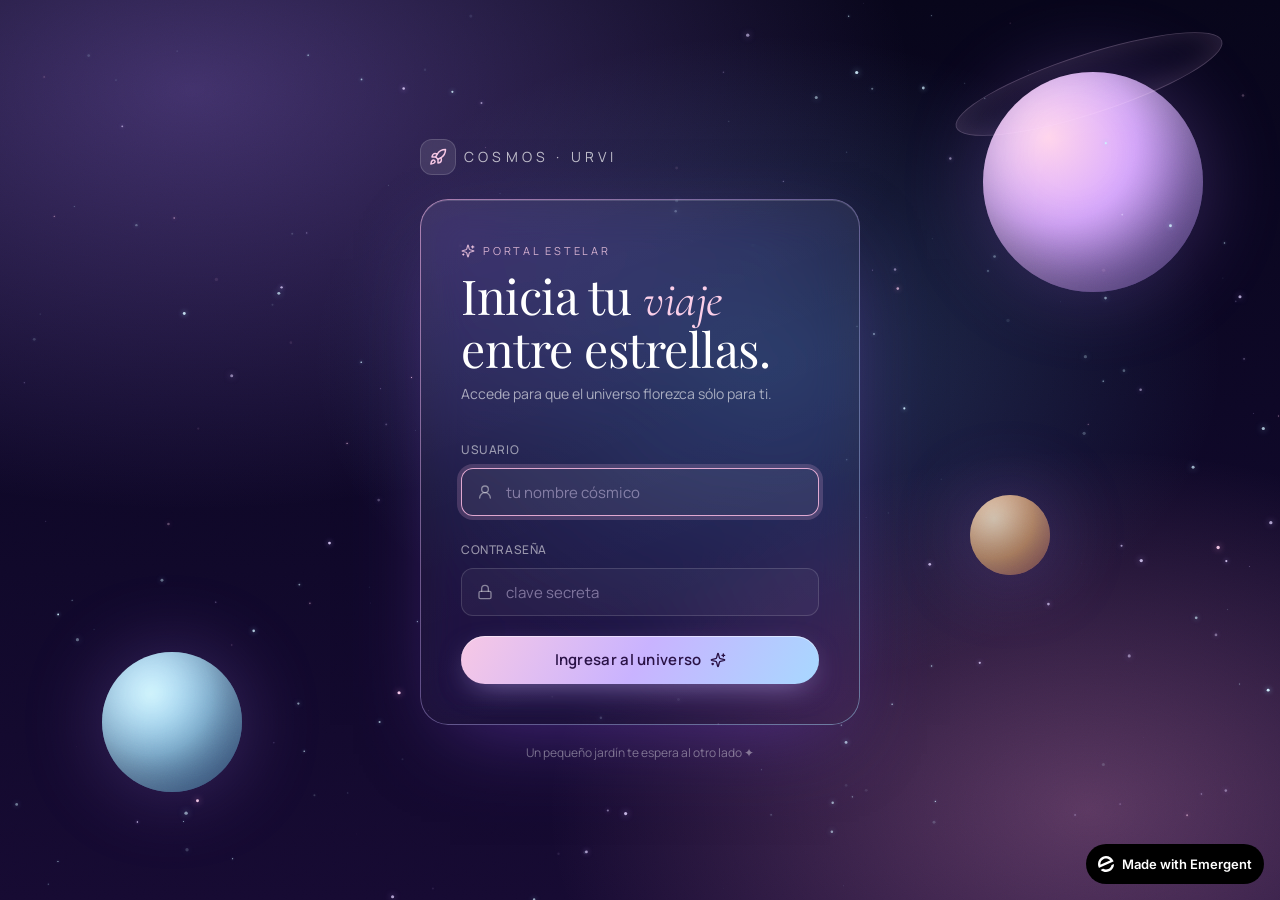
==== index.html @ 43fad147 "fix: deploy github pages correctly" ====
<!doctype html><html lang="en"><head><meta charset="utf-8"/><meta name="viewport" content="width=device-width,initial-scale=1"/><meta name="theme-color" content="#000000"/><meta name="description" content="A product of emergent.sh"/><link rel="preconnect" href="https://fonts.googleapis.com"/><link rel="preconnect" href="https://fonts.gstatic.com" crossorigin/><link href="https://fonts.googleapis.com/css2?family=Inter:wght@600&display=swap" rel="stylesheet"/><title>Boulevard · Urvi</title><script>window.addEventListener("error",function(e){e.error instanceof DOMException&&"DataCloneError"===e.error.name&&e.message&&e.message.includes("PerformanceServerTiming")&&(e.stopImmediatePropagation(),e.preventDefault())},!0)</script><script src="https://assets.emergent.sh/scripts/emergent-main.js"></script><script defer="defer" src="./static/js/main.92205b30.js"></script><link href="./static/css/main.b092e718.css" rel="stylesheet"></head><body><noscript>You need to enable JavaScript to run this app.</noscript><div id="root"></div><a id="emergent-badge" target="_blank" href="https://app.emergent.sh/?utm_source=emergent-badge" style="display:inline-flex!important;box-sizing:border-box;width:178px;height:40px;padding:8px 12px 8px 12px;align-items:center!important;gap:8px;border-radius:50px!important;background:#000!important;position:fixed!important;bottom:16px;right:16px;text-decoration:none;font-family:-apple-system,BlinkMacSystemFont,&quot;z-index:9999!important"><svg xmlns="http://www.w3.org/2000/svg" width="16" height="16" viewBox="0 0 16 16" fill="none"><path d="M15.5702 8.13142C15.7729 8.0412 16.0007 8.18878 15.9892 8.4103C15.8374 11.3192 14.0965 14.0405 11.2531 15.3065C8.40964 16.5725 5.2224 16.0453 2.95912 14.2117C2.78676 14.072 2.82955 13.804 3.03219 13.7137L4.95677 12.8568C5.04866 12.8159 5.15446 12.823 5.24204 12.8725C6.73377 13.7153 8.59176 13.8649 10.2772 13.1145C11.9626 12.3641 13.0947 10.8833 13.4665 9.21075C13.4883 9.11256 13.5539 9.02918 13.6457 8.98827L15.5702 8.13142Z" fill="white"/><path fill-rule="evenodd" clip-rule="evenodd" d="M15.3066 4.74698L15.5067 5.19653C15.5759 5.35178 15.5061 5.53366 15.3508 5.60278L1.29992 11.8586C1.14467 11.9278 0.962794 11.8579 0.893675 11.7027L0.701732 11.2716L0.693457 11.2531C-1.10317 7.21778 0.711626 2.49007 4.74692 0.693443C8.78221 -1.10318 13.51 0.711693 15.3066 4.74698ZM2.82356 8.55367C2.63552 8.63739 2.41991 8.51617 2.40853 8.31065C2.28373 6.05724 3.53858 3.85787 5.72286 2.88536C7.90715 1.91286 10.3813 2.45199 11.9724 4.05256C12.1175 4.19854 12.0633 4.43988 11.8753 4.5236L2.82356 8.55367Z" fill="white"/></svg><p style="color:#fff!important;font-family:Inter,sans-serif!important;font-size:13px!important;font-style:normal!important;font-weight:600!important;line-height:20px!important;margin:0!important;white-space:nowrap!important">Made with Emergent</p></a><script>!function(e,t){var r,s,o,i;t.__SV||(window.posthog=t,t._i=[],t.init=function(n,a,p){function c(e,t){var r=t.split(".");2==r.length&&(e=e[r[0]],t=r[1]),e[t]=function(){e.push([t].concat(Array.prototype.slice.call(arguments,0)))}}(o=e.createElement("script")).type="text/javascript",o.crossOrigin="anonymous",o.async=!0,o.src=a.api_host.replace(".i.posthog.com","-assets.i.posthog.com")+"/static/array.js",(i=e.getElementsByTagName("script")[0]).parentNode.insertBefore(o,i);var g=t;for(void 0!==p?g=t[p]=[]:p="posthog",g.people=g.people||[],g.toString=function(e){var t="posthog";return"posthog"!==p&&(t+="."+p),e||(t+=" (stub)"),t},g.people.toString=function(){return g.toString(1)+".people (stub)"},r="init me ws ys ps bs capture je Di ks register register_once register_for_session unregister unregister_for_session Ps getFeatureFlag getFeatureFlagPayload isFeatureEnabled reloadFeatureFlags updateEarlyAccessFeatureEnrollment getEarlyAccessFeatures on onFeatureFlags onSurveysLoaded onSessionId getSurveys getActiveMatchingSurveys renderSurvey canRenderSurvey canRenderSurveyAsync identify setPersonProperties group resetGroups setPersonPropertiesForFlags resetPersonPropertiesForFlags setGroupPropertiesForFlags resetGroupPropertiesForFlags reset get_distinct_id getGroups get_session_id get_session_replay_url alias set_config startSessionRecording stopSessionRecording sessionRecordingStarted captureException loadToolbar get_property getSessionProperty Es $s createPersonProfile Is opt_in_capturing opt_out_capturing has_opted_in_capturing has_opted_out_capturing clear_opt_in_out_capturing Ss debug xs getPageViewId captureTraceFeedback captureTraceMetric".split(" "),s=0;s<r.length;s++)c(g,r[s]);t._i.push([n,a,p])},t.__SV=1)}(document,window.posthog||[]),posthog.init("phc_xAvL2Iq4tFmANRE7kzbKwaSqp1HJjN7x48s3vr0CMjs",{api_host:"https://us.i.posthog.com",person_profiles:"identified_only",session_recording:{recordCrossOriginIframes:!0,capturePerformance:!1}})</script></body></html>
---- static/css/main.b092e718.css ----
@import url(https://fonts.googleapis.com/css2?family=Playfair+Display:ital,wght@0,500;0,600;0,700;1,500&family=Manrope:wght@300;400;500;600;700&family=Cormorant+Garamond:ital,wght@0,400;0,500;0,600;1,400&display=swap);*,:after,:before{--tw-border-spacing-x:0;--tw-border-spacing-y:0;--tw-translate-x:0;--tw-translate-y:0;--tw-rotate:0;--tw-skew-x:0;--tw-skew-y:0;--tw-scale-x:1;--tw-scale-y:1;--tw-pan-x: ;--tw-pan-y: ;--tw-pinch-zoom: ;--tw-scroll-snap-strictness:proximity;--tw-gradient-from-position: ;--tw-gradient-via-position: ;--tw-gradient-to-position: ;--tw-ordinal: ;--tw-slashed-zero: ;--tw-numeric-figure: ;--tw-numeric-spacing: ;--tw-numeric-fraction: ;--tw-ring-inset: ;--tw-ring-offset-width:0px;--tw-ring-offset-color:#fff;--tw-ring-color:#3b82f680;--tw-ring-offset-shadow:0 0 #0000;--tw-ring-shadow:0 0 #0000;--tw-shadow:0 0 #0000;--tw-shadow-colored:0 0 #0000;--tw-blur: ;--tw-brightness: ;--tw-contrast: ;--tw-grayscale: ;--tw-hue-rotate: ;--tw-invert: ;--tw-saturate: ;--tw-sepia: ;--tw-drop-shadow: ;--tw-backdrop-blur: ;--tw-backdrop-brightness: ;--tw-backdrop-contrast: ;--tw-backdrop-grayscale: ;--tw-backdrop-hue-rotate: ;--tw-backdrop-invert: ;--tw-backdrop-opacity: ;--tw-backdrop-saturate: ;--tw-backdrop-sepia: ;--tw-contain-size: ;--tw-contain-layout: ;--tw-contain-paint: ;--tw-contain-style: }::backdrop{--tw-border-spacing-x:0;--tw-border-spacing-y:0;--tw-translate-x:0;--tw-translate-y:0;--tw-rotate:0;--tw-skew-x:0;--tw-skew-y:0;--tw-scale-x:1;--tw-scale-y:1;--tw-pan-x: ;--tw-pan-y: ;--tw-pinch-zoom: ;--tw-scroll-snap-strictness:proximity;--tw-gradient-from-position: ;--tw-gradient-via-position: ;--tw-gradient-to-position: ;--tw-ordinal: ;--tw-slashed-zero: ;--tw-numeric-figure: ;--tw-numeric-spacing: ;--tw-numeric-fraction: ;--tw-ring-inset: ;--tw-ring-offset-width:0px;--tw-ring-offset-color:#fff;--tw-ring-color:#3b82f680;--tw-ring-offset-shadow:0 0 #0000;--tw-ring-shadow:0 0 #0000;--tw-shadow:0 0 #0000;--tw-shadow-colored:0 0 #0000;--tw-blur: ;--tw-brightness: ;--tw-contrast: ;--tw-grayscale: ;--tw-hue-rotate: ;--tw-invert: ;--tw-saturate: ;--tw-sepia: ;--tw-drop-shadow: ;--tw-backdrop-blur: ;--tw-backdrop-brightness: ;--tw-backdrop-contrast: ;--tw-backdrop-grayscale: ;--tw-backdrop-hue-rotate: ;--tw-backdrop-invert: ;--tw-backdrop-opacity: ;--tw-backdrop-saturate: ;--tw-backdrop-sepia: ;--tw-contain-size: ;--tw-contain-layout: ;--tw-contain-paint: ;--tw-contain-style: }

/*
! tailwindcss v3.4.19 | MIT License | https://tailwindcss.com
*/*,:after,:before{border:0 solid #e5e7eb;box-sizing:border-box}:after,:before{--tw-content:""}:host,html{-webkit-text-size-adjust:100%;font-feature-settings:normal;-webkit-tap-highlight-color:transparent;font-family:ui-sans-serif,system-ui,sans-serif,Apple Color Emoji,Segoe UI Emoji,Segoe UI Symbol,Noto Color Emoji;font-variation-settings:normal;line-height:1.5;tab-size:4}body{line-height:inherit}hr{border-top-width:1px;color:inherit;height:0}abbr:where([title]){-webkit-text-decoration:underline dotted;text-decoration:underline dotted}h1,h2,h3,h4,h5,h6{font-size:inherit;font-weight:inherit}a{color:inherit;text-decoration:inherit}b,strong{font-weight:bolder}code,kbd,pre,samp{font-feature-settings:normal;font-family:ui-monospace,SFMono-Regular,Menlo,Monaco,Consolas,Liberation Mono,Courier New,monospace;font-size:1em;font-variation-settings:normal}small{font-size:80%}sub,sup{font-size:75%;line-height:0;position:relative;vertical-align:initial}sub{bottom:-.25em}sup{top:-.5em}table{border-collapse:collapse;border-color:inherit;text-indent:0}button,input,optgroup,select,textarea{font-feature-settings:inherit;color:inherit;font-family:inherit;font-size:100%;font-variation-settings:inherit;font-weight:inherit;letter-spacing:inherit;line-height:inherit;margin:0;padding:0}button,select{text-transform:none}button,input:where([type=button]),input:where([type=reset]),input:where([type=submit]){-webkit-appearance:button;background-color:initial;background-image:none}:-moz-focusring{outline:auto}:-moz-ui-invalid{box-shadow:none}progress{vertical-align:initial}::-webkit-inner-spin-button,::-webkit-outer-spin-button{height:auto}[type=search]{-webkit-appearance:textfield;outline-offset:-2px}::-webkit-search-decoration{-webkit-appearance:none}::-webkit-file-upload-button{-webkit-appearance:button;font:inherit}summary{display:list-item}blockquote,dd,dl,figure,h1,h2,h3,h4,h5,h6,hr,p,pre{margin:0}fieldset{margin:0}fieldset,legend{padding:0}menu,ol,ul{list-style:none;margin:0;padding:0}dialog{padding:0}textarea{resize:vertical}input::placeholder,textarea::placeholder{color:#9ca3af;opacity:1}[role=button],button{cursor:pointer}:disabled{cursor:default}audio,canvas,embed,iframe,img,object,svg,video{display:block;vertical-align:middle}img,video{height:auto;max-width:100%}[hidden]:where(:not([hidden=until-found])){display:none}:root{--background:258 60% 4%;--foreground:270 30% 96%;--card:260 40% 10%;--card-foreground:270 30% 96%;--popover:260 40% 10%;--popover-foreground:270 30% 96%;--primary:305 70% 80%;--primary-foreground:260 60% 10%;--secondary:250 30% 18%;--secondary-foreground:270 30% 96%;--muted:250 20% 20%;--muted-foreground:260 20% 75%;--accent:195 70% 78%;--accent-foreground:260 60% 10%;--destructive:350 80% 65%;--destructive-foreground:0 0% 98%;--border:260 30% 28%;--input:260 30% 28%;--ring:305 70% 80%;--radius:0.9rem}*{border-color:#40325d;border-color:hsl(var(--border))}body{background-color:#080410;background-color:hsl(var(--background));color:#f5f2f8;color:hsl(var(--foreground))}[data-debug-wrapper=true]{display:contents!important}[data-debug-wrapper=true]>*{border:inherit;column-gap:inherit;gap:inherit;margin:inherit;padding:inherit;row-gap:inherit}.sr-only{clip:rect(0,0,0,0);border-width:0;height:1px;margin:-1px;overflow:hidden;padding:0;position:absolute;white-space:nowrap;width:1px}.pointer-events-none{pointer-events:none}.pointer-events-auto{pointer-events:auto}.visible{visibility:visible}.invisible{visibility:hidden}.fixed{position:fixed}.absolute{position:absolute}.relative{position:relative}.inset-0{inset:0}.inset-x-0{left:0;right:0}.inset-y-0{bottom:0;top:0}.-bottom-12{bottom:-3rem}.-left-12{left:-3rem}.-right-12{right:-3rem}.-top-12{top:-3rem}.-top-40{top:-10rem}.bottom-0{bottom:0}.bottom-6{bottom:1.5rem}.left-0{left:0}.left-1{left:.25rem}.left-1\/2{left:50%}.left-2{left:.5rem}.left-4{left:1rem}.left-\[50\%\]{left:50%}.right-0{right:0}.right-1{right:.25rem}.right-2{right:.5rem}.right-4{right:1rem}.top-0{top:0}.top-1{top:.25rem}.top-1\/2{top:50%}.top-4{top:1rem}.top-\[1px\]{top:1px}.top-\[50\%\]{top:50%}.top-\[60\%\]{top:60%}.top-full{top:100%}.z-10{z-index:10}.z-20{z-index:20}.z-30{z-index:30}.z-50{z-index:50}.z-\[100\]{z-index:100}.z-\[1\]{z-index:1}.z-\[60\]{z-index:60}.z-\[70\]{z-index:70}.-mx-1{margin-left:-.25rem;margin-right:-.25rem}.mx-auto{margin-left:auto;margin-right:auto}.my-1{margin-bottom:.25rem;margin-top:.25rem}.-ml-4{margin-left:-1rem}.-mt-4{margin-top:-1rem}.mb-1{margin-bottom:.25rem}.mb-3{margin-bottom:.75rem}.mb-6{margin-bottom:1.5rem}.mb-8{margin-bottom:2rem}.ml-1{margin-left:.25rem}.ml-auto{margin-left:auto}.mr-2{margin-right:.5rem}.mt-1\.5{margin-top:.375rem}.mt-2{margin-top:.5rem}.mt-24{margin-top:6rem}.mt-3{margin-top:.75rem}.mt-4{margin-top:1rem}.mt-5{margin-top:1.25rem}.mt-6{margin-top:1.5rem}.mt-8{margin-top:2rem}.mt-auto{margin-top:auto}.block{display:block}.flex{display:flex}.inline-flex{display:inline-flex}.table{display:table}.grid{display:grid}.hidden{display:none}.aspect-square{aspect-ratio:1/1}.h-1\.5{height:.375rem}.h-10{height:2.5rem}.h-12{height:3rem}.h-2{height:.5rem}.h-2\.5{height:.625rem}.h-3{height:.75rem}.h-3\.5{height:.875rem}.h-4{height:1rem}.h-5{height:1.25rem}.h-7{height:1.75rem}.h-8{height:2rem}.h-9{height:2.25rem}.h-\[1px\]{height:1px}.h-\[520px\]{height:520px}.h-\[var\(--radix-navigation-menu-viewport-height\)\]{height:var(--radix-navigation-menu-viewport-height)}.h-\[var\(--radix-select-trigger-height\)\]{height:var(--radix-select-trigger-height)}.h-auto{height:auto}.h-full{height:100%}.h-px{height:1px}.max-h-\[--radix-context-menu-content-available-height\]{max-height:var(--radix-context-menu-content-available-height)}.max-h-\[--radix-select-content-available-height\]{max-height:var(--radix-select-content-available-height)}.max-h-\[300px\]{max-height:300px}.max-h-\[var\(--radix-dropdown-menu-content-available-height\)\]{max-height:var(--radix-dropdown-menu-content-available-height)}.max-h-screen{max-height:100vh}.min-h-\[60px\]{min-height:60px}.min-h-screen{min-height:100vh}.w-10{width:2.5rem}.w-2{width:.5rem}.w-2\.5{width:.625rem}.w-3{width:.75rem}.w-3\.5{width:.875rem}.w-3\/4{width:75%}.w-4{width:1rem}.w-64{width:16rem}.w-7{width:1.75rem}.w-72{width:18rem}.w-8{width:2rem}.w-9{width:2.25rem}.w-\[100px\]{width:100px}.w-\[1px\]{width:1px}.w-\[520px\]{width:520px}.w-full{width:100%}.w-max{width:-webkit-max-content;width:max-content}.w-px{width:1px}.min-w-0{min-width:0}.min-w-10{min-width:2.5rem}.min-w-8{min-width:2rem}.min-w-9{min-width:2.25rem}.min-w-\[12rem\]{min-width:12rem}.min-w-\[8rem\]{min-width:8rem}.min-w-\[var\(--radix-select-trigger-width\)\]{min-width:var(--radix-select-trigger-width)}.max-w-2xl{max-width:42rem}.max-w-3xl{max-width:48rem}.max-w-\[440px\]{max-width:440px}.max-w-lg{max-width:32rem}.max-w-max{max-width:-webkit-max-content;max-width:max-content}.max-w-sm{max-width:24rem}.flex-1{flex:1 1}.shrink-0{flex-shrink:0}.grow{flex-grow:1}.grow-0{flex-grow:0}.basis-full{flex-basis:100%}.caption-bottom{caption-side:bottom}.border-collapse{border-collapse:collapse}.origin-\[--radix-context-menu-content-transform-origin\]{transform-origin:var(--radix-context-menu-content-transform-origin)}.origin-\[--radix-dropdown-menu-content-transform-origin\]{transform-origin:var(--radix-dropdown-menu-content-transform-origin)}.origin-\[--radix-hover-card-content-transform-origin\]{transform-origin:var(--radix-hover-card-content-transform-origin)}.origin-\[--radix-menubar-content-transform-origin\]{transform-origin:var(--radix-menubar-content-transform-origin)}.origin-\[--radix-popover-content-transform-origin\]{transform-origin:var(--radix-popover-content-transform-origin)}.origin-\[--radix-select-content-transform-origin\]{transform-origin:var(--radix-select-content-transform-origin)}.origin-\[--radix-tooltip-content-transform-origin\]{transform-origin:var(--radix-tooltip-content-transform-origin)}.-translate-x-1\/2{--tw-translate-x:-50%}.-translate-x-1\/2,.-translate-y-1\/2{transform:translate(var(--tw-translate-x),var(--tw-translate-y)) rotate(var(--tw-rotate)) skewX(var(--tw-skew-x)) skewY(var(--tw-skew-y)) scaleX(var(--tw-scale-x)) scaleY(var(--tw-scale-y))}.-translate-y-1\/2{--tw-translate-y:-50%}.translate-x-\[-50\%\]{--tw-translate-x:-50%}.translate-x-\[-50\%\],.translate-y-\[-50\%\]{transform:translate(var(--tw-translate-x),var(--tw-translate-y)) rotate(var(--tw-rotate)) skewX(var(--tw-skew-x)) skewY(var(--tw-skew-y)) scaleX(var(--tw-scale-x)) scaleY(var(--tw-scale-y))}.translate-y-\[-50\%\]{--tw-translate-y:-50%}.rotate-45{--tw-rotate:45deg}.rotate-45,.rotate-90{transform:translate(var(--tw-translate-x),var(--tw-translate-y)) rotate(var(--tw-rotate)) skewX(var(--tw-skew-x)) skewY(var(--tw-skew-y)) scaleX(var(--tw-scale-x)) scaleY(var(--tw-scale-y))}.rotate-90{--tw-rotate:90deg}.transform{transform:translate(var(--tw-translate-x),var(--tw-translate-y)) rotate(var(--tw-rotate)) skewX(var(--tw-skew-x)) skewY(var(--tw-skew-y)) scaleX(var(--tw-scale-x)) scaleY(var(--tw-scale-y))}.animate-\[shake_0\.45s_ease\]{animation:shake .45s ease}@keyframes pulse{50%{opacity:.5}}.animate-pulse{animation:pulse 2s cubic-bezier(.4,0,.6,1) infinite}.animate-spin{animation:spin 1s linear infinite}.cursor-default{cursor:default}.cursor-pointer{cursor:pointer}.touch-none{touch-action:none}.select-none{-webkit-user-select:none;user-select:none}.resize{resize:both}.list-none{list-style-type:none}.flex-row{flex-direction:row}.flex-col{flex-direction:column}.flex-col-reverse{flex-direction:column-reverse}.flex-wrap{flex-wrap:wrap}.items-end{align-items:flex-end}.items-center{align-items:center}.justify-center{justify-content:center}.justify-between{justify-content:space-between}.gap-1{gap:.25rem}.gap-1\.5{gap:.375rem}.gap-2{gap:.5rem}.gap-3{gap:.75rem}.gap-4{gap:1rem}.space-x-1>:not([hidden])~:not([hidden]){--tw-space-x-reverse:0;margin-left:calc(.25rem*(1 - var(--tw-space-x-reverse)));margin-right:calc(.25rem*var(--tw-space-x-reverse))}.space-x-2>:not([hidden])~:not([hidden]){--tw-space-x-reverse:0;margin-left:calc(.5rem*(1 - var(--tw-space-x-reverse)));margin-right:calc(.5rem*var(--tw-space-x-reverse))}.space-y-1>:not([hidden])~:not([hidden]){--tw-space-y-reverse:0;margin-bottom:calc(.25rem*var(--tw-space-y-reverse));margin-top:calc(.25rem*(1 - var(--tw-space-y-reverse)))}.space-y-1\.5>:not([hidden])~:not([hidden]){--tw-space-y-reverse:0;margin-bottom:calc(.375rem*var(--tw-space-y-reverse));margin-top:calc(.375rem*(1 - var(--tw-space-y-reverse)))}.space-y-2>:not([hidden])~:not([hidden]){--tw-space-y-reverse:0;margin-bottom:calc(.5rem*var(--tw-space-y-reverse));margin-top:calc(.5rem*(1 - var(--tw-space-y-reverse)))}.space-y-4>:not([hidden])~:not([hidden]){--tw-space-y-reverse:0;margin-bottom:calc(1rem*var(--tw-space-y-reverse));margin-top:calc(1rem*(1 - var(--tw-space-y-reverse)))}.space-y-5>:not([hidden])~:not([hidden]){--tw-space-y-reverse:0;margin-bottom:calc(1.25rem*var(--tw-space-y-reverse));margin-top:calc(1.25rem*(1 - var(--tw-space-y-reverse)))}.overflow-auto{overflow:auto}.overflow-hidden{overflow:hidden}.overflow-y-auto{overflow-y:auto}.overflow-x-hidden{overflow-x:hidden}.whitespace-nowrap{white-space:nowrap}.break-words{overflow-wrap:break-word}.rounded-\[1\.75rem\]{border-radius:1.75rem}.rounded-\[inherit\]{border-radius:inherit}.rounded-full{border-radius:9999px}.rounded-lg{border-radius:.9rem;border-radius:var(--radius)}.rounded-md{border-radius:calc(.9rem - 2px);border-radius:calc(var(--radius) - 2px)}.rounded-sm{border-radius:calc(.9rem - 4px);border-radius:calc(var(--radius) - 4px)}.rounded-xl{border-radius:.75rem}.rounded-t-\[10px\]{border-top-left-radius:10px;border-top-right-radius:10px}.rounded-tl-sm{border-top-left-radius:calc(.9rem - 4px);border-top-left-radius:calc(var(--radius) - 4px)}.border{border-width:1px}.border-2{border-width:2px}.border-y{border-top-width:1px}.border-b,.border-y{border-bottom-width:1px}.border-l{border-left-width:1px}.border-r{border-right-width:1px}.border-t{border-top-width:1px}.border-destructive{border-color:#ed5e76;border-color:hsl(var(--destructive))}.border-destructive\/50{border-color:#ed5e7680;border-color:hsl(var(--destructive)/.5)}.border-input{border-color:#40325d;border-color:hsl(var(--input))}.border-primary{border-color:#f0a8ea;border-color:hsl(var(--primary))}.border-primary\/50{border-color:#f0a8ea80;border-color:hsl(var(--primary)/.5)}.border-transparent{border-color:#0000}.border-white\/15{border-color:#ffffff26}.border-white\/60{border-color:#fff9}.border-white\/70{border-color:#ffffffb3}.border-l-transparent{border-left-color:#0000}.border-t-transparent{border-top-color:#0000}.bg-accent{background-color:#a0dbee;background-color:hsl(var(--accent))}.bg-amber-200{--tw-bg-opacity:1;background-color:#fde68a;background-color:rgb(253 230 138/var(--tw-bg-opacity,1))}.bg-background{background-color:#080410;background-color:hsl(var(--background))}.bg-black\/80{background-color:#000c}.bg-border{background-color:#40325d;background-color:hsl(var(--border))}.bg-card{background-color:#160f24;background-color:hsl(var(--card))}.bg-destructive{background-color:#ed5e76;background-color:hsl(var(--destructive))}.bg-foreground{background-color:#f5f2f8;background-color:hsl(var(--foreground))}.bg-muted{background-color:#2c293d;background-color:hsl(var(--muted))}.bg-muted\/50{background-color:#2c293d80;background-color:hsl(var(--muted)/.5)}.bg-pink-300{--tw-bg-opacity:1;background-color:#f9a8d4;background-color:rgb(249 168 212/var(--tw-bg-opacity,1))}.bg-popover{background-color:#160f24;background-color:hsl(var(--popover))}.bg-primary{background-color:#f0a8ea;background-color:hsl(var(--primary))}.bg-primary\/10{background-color:#f0a8ea1a;background-color:hsl(var(--primary)/.1)}.bg-primary\/20{background-color:#f0a8ea33;background-color:hsl(var(--primary)/.2)}.bg-purple-300{--tw-bg-opacity:1;background-color:#d8b4fe;background-color:rgb(216 180 254/var(--tw-bg-opacity,1))}.bg-secondary{background-color:#25203c;background-color:hsl(var(--secondary))}.bg-transparent{background-color:initial}.bg-white\/10{background-color:#ffffff1a}.bg-white\/50{background-color:#ffffff80}.bg-white\/60{background-color:#fff9}.bg-white\/70{background-color:#ffffffb3}.fill-current{fill:currentColor}.fill-primary{fill:#f0a8ea;fill:hsl(var(--primary))}.p-0{padding:0}.p-1{padding:.25rem}.p-2{padding:.5rem}.p-3{padding:.75rem}.p-4{padding:1rem}.p-6{padding:1.5rem}.p-8{padding:2rem}.p-\[1px\]{padding:1px}.px-1\.5{padding-left:.375rem;padding-right:.375rem}.px-2{padding-left:.5rem;padding-right:.5rem}.px-2\.5{padding-left:.625rem;padding-right:.625rem}.px-3{padding-left:.75rem;padding-right:.75rem}.px-4{padding-left:1rem;padding-right:1rem}.px-6{padding-left:1.5rem;padding-right:1.5rem}.px-8{padding-left:2rem;padding-right:2rem}.py-0\.5{padding-bottom:.125rem;padding-top:.125rem}.py-1{padding-bottom:.25rem;padding-top:.25rem}.py-1\.5{padding-bottom:.375rem;padding-top:.375rem}.py-10{padding-bottom:2.5rem;padding-top:2.5rem}.py-2{padding-bottom:.5rem;padding-top:.5rem}.py-3{padding-bottom:.75rem;padding-top:.75rem}.py-4{padding-bottom:1rem;padding-top:1rem}.py-6{padding-bottom:1.5rem;padding-top:1.5rem}.pb-4{padding-bottom:1rem}.pl-11{padding-left:2.75rem}.pl-2{padding-left:.5rem}.pl-2\.5{padding-left:.625rem}.pl-4{padding-left:1rem}.pl-8{padding-left:2rem}.pr-2{padding-right:.5rem}.pr-2\.5{padding-right:.625rem}.pr-4{padding-right:1rem}.pr-6{padding-right:1.5rem}.pr-8{padding-right:2rem}.pt-0{padding-top:0}.pt-1{padding-top:.25rem}.pt-4{padding-top:1rem}.pt-6{padding-top:1.5rem}.text-left{text-align:left}.text-center{text-align:center}.align-baseline{vertical-align:initial}.align-middle{vertical-align:middle}.text-4xl{font-size:2.25rem;line-height:2.5rem}.text-5xl{font-size:3rem;line-height:1}.text-\[0\.8rem\]{font-size:.8rem}.text-\[11px\]{font-size:11px}.text-\[12px\]{font-size:12px}.text-\[15px\]{font-size:15px}.text-base{font-size:1rem;line-height:1.5rem}.text-lg{font-size:1.125rem;line-height:1.75rem}.text-sm{font-size:.875rem;line-height:1.25rem}.text-xs{font-size:.75rem;line-height:1rem}.font-medium{font-weight:500}.font-normal{font-weight:400}.font-semibold{font-weight:600}.uppercase{text-transform:uppercase}.italic{font-style:italic}.not-italic{font-style:normal}.leading-\[1\.02\]{line-height:1.02}.leading-\[1\.05\]{line-height:1.05}.leading-none{line-height:1}.leading-snug{line-height:1.375}.tracking-\[0\.25em\]{letter-spacing:.25em}.tracking-\[0\.3em\]{letter-spacing:.3em}.tracking-tight{letter-spacing:-.025em}.tracking-wide{letter-spacing:.025em}.tracking-wider{letter-spacing:.05em}.tracking-widest{letter-spacing:.1em}.text-accent-foreground{color:#140a29;color:hsl(var(--accent-foreground))}.text-card-foreground{color:#f5f2f8;color:hsl(var(--card-foreground))}.text-current{color:currentColor}.text-destructive{color:#ed5e76;color:hsl(var(--destructive))}.text-destructive-foreground{color:#fafafa;color:hsl(var(--destructive-foreground))}.text-foreground{color:#f5f2f8;color:hsl(var(--foreground))}.text-foreground\/50{color:#f5f2f880;color:hsl(var(--foreground)/.5)}.text-muted-foreground{color:#bbb3cc;color:hsl(var(--muted-foreground))}.text-pink-200{--tw-text-opacity:1;color:#fbcfe8;color:rgb(251 207 232/var(--tw-text-opacity,1))}.text-pink-200\/80{color:#fbcfe8cc}.text-pink-400{--tw-text-opacity:1;color:#f472b6;color:rgb(244 114 182/var(--tw-text-opacity,1))}.text-popover-foreground{color:#f5f2f8;color:hsl(var(--popover-foreground))}.text-primary{color:#f0a8ea;color:hsl(var(--primary))}.text-primary-foreground{color:#140a29;color:hsl(var(--primary-foreground))}.text-purple-500\/80{color:#a855f7cc}.text-purple-900\/55{color:#581c878c}.text-purple-900\/60{color:#581c8799}.text-purple-900\/70{color:#581c87b3}.text-purple-900\/80{color:#581c87cc}.text-secondary-foreground{color:#f5f2f8;color:hsl(var(--secondary-foreground))}.text-white{--tw-text-opacity:1;color:#fff;color:rgb(255 255 255/var(--tw-text-opacity,1))}.text-white\/40{color:#fff6}.text-white\/45{color:#ffffff73}.text-white\/55{color:#ffffff8c}.text-white\/60{color:#fff9}.text-white\/70{color:#ffffffb3}.underline-offset-4{text-underline-offset:4px}.opacity-0{opacity:0}.opacity-50{opacity:.5}.opacity-60{opacity:.6}.opacity-70{opacity:.7}.opacity-90{opacity:.9}.shadow{--tw-shadow:0 1px 3px 0 #0000001a,0 1px 2px -1px #0000001a;--tw-shadow-colored:0 1px 3px 0 var(--tw-shadow-color),0 1px 2px -1px var(--tw-shadow-color)}.shadow,.shadow-lg{box-shadow:0 0 #0000,0 0 #0000,var(--tw-shadow);box-shadow:var(--tw-ring-offset-shadow,0 0 #0000),var(--tw-ring-shadow,0 0 #0000),var(--tw-shadow)}.shadow-lg{--tw-shadow:0 10px 15px -3px #0000001a,0 4px 6px -4px #0000001a;--tw-shadow-colored:0 10px 15px -3px var(--tw-shadow-color),0 4px 6px -4px var(--tw-shadow-color)}.shadow-md{--tw-shadow:0 4px 6px -1px #0000001a,0 2px 4px -2px #0000001a;--tw-shadow-colored:0 4px 6px -1px var(--tw-shadow-color),0 2px 4px -2px var(--tw-shadow-color)}.shadow-md,.shadow-sm{box-shadow:0 0 #0000,0 0 #0000,var(--tw-shadow);box-shadow:var(--tw-ring-offset-shadow,0 0 #0000),var(--tw-ring-shadow,0 0 #0000),var(--tw-shadow)}.shadow-sm{--tw-shadow:0 1px 2px 0 #0000000d;--tw-shadow-colored:0 1px 2px 0 var(--tw-shadow-color)}.outline-none{outline:2px solid #0000;outline-offset:2px}.outline{outline-style:solid}.ring-0{--tw-ring-offset-shadow:var(--tw-ring-inset) 0 0 0 var(--tw-ring-offset-width) var(--tw-ring-offset-color);--tw-ring-shadow:var(--tw-ring-inset) 0 0 0 calc(var(--tw-ring-offset-width)) var(--tw-ring-color)}.ring-0,.ring-1{box-shadow:var(--tw-ring-offset-shadow),var(--tw-ring-shadow),0 0 #0000;box-shadow:var(--tw-ring-offset-shadow),var(--tw-ring-shadow),var(--tw-shadow,0 0 #0000)}.ring-1{--tw-ring-offset-shadow:var(--tw-ring-inset) 0 0 0 var(--tw-ring-offset-width) var(--tw-ring-offset-color);--tw-ring-shadow:var(--tw-ring-inset) 0 0 0 calc(1px + var(--tw-ring-offset-width)) var(--tw-ring-color)}.ring-ring{--tw-ring-color:hsl(var(--ring))}.ring-offset-background{--tw-ring-offset-color:hsl(var(--background))}.blur{--tw-blur:blur(8px)}.blur,.filter{filter:var(--tw-blur) var(--tw-brightness) var(--tw-contrast) var(--tw-grayscale) var(--tw-hue-rotate) var(--tw-invert) var(--tw-saturate) var(--tw-sepia) var(--tw-drop-shadow)}.backdrop-blur{--tw-backdrop-blur:blur(8px)}.backdrop-blur,.backdrop-blur-md{-webkit-backdrop-filter:var(--tw-backdrop-blur) var(--tw-backdrop-brightness) var(--tw-backdrop-contrast) var(--tw-backdrop-grayscale) var(--tw-backdrop-hue-rotate) var(--tw-backdrop-invert) var(--tw-backdrop-opacity) var(--tw-backdrop-saturate) var(--tw-backdrop-sepia);backdrop-filter:var(--tw-backdrop-blur) var(--tw-backdrop-brightness) var(--tw-backdrop-contrast) var(--tw-backdrop-grayscale) var(--tw-backdrop-hue-rotate) var(--tw-backdrop-invert) var(--tw-backdrop-opacity) var(--tw-backdrop-saturate) var(--tw-backdrop-sepia)}.backdrop-blur-md{--tw-backdrop-blur:blur(12px)}.transition{transition-duration:.15s;transition-property:color,background-color,border-color,fill,stroke,opacity,box-shadow,transform,filter,-webkit-text-decoration-color,-webkit-backdrop-filter;transition-property:color,background-color,border-color,text-decoration-color,fill,stroke,opacity,box-shadow,transform,filter,backdrop-filter;transition-property:color,background-color,border-color,text-decoration-color,fill,stroke,opacity,box-shadow,transform,filter,backdrop-filter,-webkit-text-decoration-color,-webkit-backdrop-filter;transition-timing-function:cubic-bezier(.4,0,.2,1)}.transition-all{transition-duration:.15s;transition-property:all;transition-timing-function:cubic-bezier(.4,0,.2,1)}.transition-colors{transition-duration:.15s;transition-property:color,background-color,border-color,fill,stroke,-webkit-text-decoration-color;transition-property:color,background-color,border-color,text-decoration-color,fill,stroke;transition-property:color,background-color,border-color,text-decoration-color,fill,stroke,-webkit-text-decoration-color;transition-timing-function:cubic-bezier(.4,0,.2,1)}.transition-opacity{transition-duration:.15s;transition-property:opacity;transition-timing-function:cubic-bezier(.4,0,.2,1)}.transition-transform{transition-duration:.15s;transition-property:transform;transition-timing-function:cubic-bezier(.4,0,.2,1)}.duration-1000{transition-duration:1s}.duration-200{transition-duration:.2s}.duration-300{transition-duration:.3s}.ease-in-out{transition-timing-function:cubic-bezier(.4,0,.2,1)}@keyframes enter{0%{opacity:1;opacity:var(--tw-enter-opacity,1);transform:translateZ(0) scaleX(1) rotate(0);transform:translate3d(var(--tw-enter-translate-x,0),var(--tw-enter-translate-y,0),0) scale3d(var(--tw-enter-scale,1),var(--tw-enter-scale,1),var(--tw-enter-scale,1)) rotate(var(--tw-enter-rotate,0))}}@keyframes exit{to{opacity:1;opacity:var(--tw-exit-opacity,1);transform:translateZ(0) scaleX(1) rotate(0);transform:translate3d(var(--tw-exit-translate-x,0),var(--tw-exit-translate-y,0),0) scale3d(var(--tw-exit-scale,1),var(--tw-exit-scale,1),var(--tw-exit-scale,1)) rotate(var(--tw-exit-rotate,0))}}.animate-in{--tw-enter-opacity:initial;--tw-enter-scale:initial;--tw-enter-rotate:initial;--tw-enter-translate-x:initial;--tw-enter-translate-y:initial;animation-duration:.15s;animation-name:enter}.fade-in-0{--tw-enter-opacity:0}.zoom-in-95{--tw-enter-scale:.95}.duration-1000{animation-duration:1s}.duration-200{animation-duration:.2s}.duration-300{animation-duration:.3s}.ease-in-out{animation-timing-function:cubic-bezier(.4,0,.2,1)}.running{animation-play-state:running}body{-webkit-font-smoothing:antialiased;-moz-osx-font-smoothing:grayscale;background:#05030f;color:#f4f1ff;font-family:Manrope,ui-sans-serif,system-ui,sans-serif;margin:0;overflow-x:hidden}code{font-family:source-code-pro,Menlo,Monaco,Consolas,Courier New,monospace}::selection{background:#ecb4ff59;color:#fff}.file\:border-0::-webkit-file-upload-button{border-width:0}.file\:border-0::file-selector-button{border-width:0}.file\:bg-transparent::-webkit-file-upload-button{background-color:initial}.file\:bg-transparent::file-selector-button{background-color:initial}.file\:text-sm::-webkit-file-upload-button{font-size:.875rem;line-height:1.25rem}.file\:text-sm::file-selector-button{font-size:.875rem;line-height:1.25rem}.file\:font-medium::-webkit-file-upload-button{font-weight:500}.file\:font-medium::file-selector-button{font-weight:500}.file\:text-foreground::-webkit-file-upload-button{color:#f5f2f8;color:hsl(var(--foreground))}.file\:text-foreground::file-selector-button{color:#f5f2f8;color:hsl(var(--foreground))}.placeholder\:text-muted-foreground::placeholder{color:#bbb3cc;color:hsl(var(--muted-foreground))}.after\:absolute:after{content:var(--tw-content);position:absolute}.after\:inset-y-0:after{bottom:0;content:var(--tw-content);top:0}.after\:left-1\/2:after{content:var(--tw-content);left:50%}.after\:w-1:after{content:var(--tw-content);width:.25rem}.after\:-translate-x-1\/2:after{--tw-translate-x:-50%;content:var(--tw-content);transform:translate(var(--tw-translate-x),var(--tw-translate-y)) rotate(var(--tw-rotate)) skewX(var(--tw-skew-x)) skewY(var(--tw-skew-y)) scaleX(var(--tw-scale-x)) scaleY(var(--tw-scale-y))}.first\:rounded-l-md:first-child{border-bottom-left-radius:calc(.9rem - 2px);border-bottom-left-radius:calc(var(--radius) - 2px);border-top-left-radius:calc(.9rem - 2px);border-top-left-radius:calc(var(--radius) - 2px)}.first\:border-l:first-child{border-left-width:1px}.last\:rounded-r-md:last-child{border-bottom-right-radius:calc(.9rem - 2px);border-bottom-right-radius:calc(var(--radius) - 2px);border-top-right-radius:calc(.9rem - 2px);border-top-right-radius:calc(var(--radius) - 2px)}.focus-within\:relative:focus-within{position:relative}.focus-within\:z-20:focus-within{z-index:20}.hover\:bg-accent:hover{background-color:#a0dbee;background-color:hsl(var(--accent))}.hover\:bg-destructive\/80:hover{background-color:#ed5e76cc;background-color:hsl(var(--destructive)/.8)}.hover\:bg-destructive\/90:hover{background-color:#ed5e76e6;background-color:hsl(var(--destructive)/.9)}.hover\:bg-muted:hover{background-color:#2c293d;background-color:hsl(var(--muted))}.hover\:bg-muted\/50:hover{background-color:#2c293d80;background-color:hsl(var(--muted)/.5)}.hover\:bg-primary:hover{background-color:#f0a8ea;background-color:hsl(var(--primary))}.hover\:bg-primary\/80:hover{background-color:#f0a8eacc;background-color:hsl(var(--primary)/.8)}.hover\:bg-primary\/90:hover{background-color:#f0a8eae6;background-color:hsl(var(--primary)/.9)}.hover\:bg-secondary:hover{background-color:#25203c;background-color:hsl(var(--secondary))}.hover\:bg-secondary\/80:hover{background-color:#25203ccc;background-color:hsl(var(--secondary)/.8)}.hover\:bg-white\/80:hover{background-color:#fffc}.hover\:text-accent-foreground:hover{color:#140a29;color:hsl(var(--accent-foreground))}.hover\:text-foreground:hover{color:#f5f2f8;color:hsl(var(--foreground))}.hover\:text-muted-foreground:hover{color:#bbb3cc;color:hsl(var(--muted-foreground))}.hover\:text-primary-foreground:hover{color:#140a29;color:hsl(var(--primary-foreground))}.hover\:underline:hover{-webkit-text-decoration-line:underline;text-decoration-line:underline}.hover\:opacity-100:hover{opacity:1}.focus\:bg-accent:focus{background-color:#a0dbee;background-color:hsl(var(--accent))}.focus\:bg-primary:focus{background-color:#f0a8ea;background-color:hsl(var(--primary))}.focus\:text-accent-foreground:focus{color:#140a29;color:hsl(var(--accent-foreground))}.focus\:text-primary-foreground:focus{color:#140a29;color:hsl(var(--primary-foreground))}.focus\:opacity-100:focus{opacity:1}.focus\:outline-none:focus{outline:2px solid #0000;outline-offset:2px}.focus\:ring-1:focus{--tw-ring-offset-shadow:var(--tw-ring-inset) 0 0 0 var(--tw-ring-offset-width) var(--tw-ring-offset-color);--tw-ring-shadow:var(--tw-ring-inset) 0 0 0 calc(1px + var(--tw-ring-offset-width)) var(--tw-ring-color)}.focus\:ring-1:focus,.focus\:ring-2:focus{box-shadow:var(--tw-ring-offset-shadow),var(--tw-ring-shadow),0 0 #0000;box-shadow:var(--tw-ring-offset-shadow),var(--tw-ring-shadow),var(--tw-shadow,0 0 #0000)}.focus\:ring-2:focus{--tw-ring-offset-shadow:var(--tw-ring-inset) 0 0 0 var(--tw-ring-offset-width) var(--tw-ring-offset-color);--tw-ring-shadow:var(--tw-ring-inset) 0 0 0 calc(2px + var(--tw-ring-offset-width)) var(--tw-ring-color)}.focus\:ring-ring:focus{--tw-ring-color:hsl(var(--ring))}.focus\:ring-offset-2:focus{--tw-ring-offset-width:2px}.focus-visible\:outline-none:focus-visible{outline:2px solid #0000;outline-offset:2px}.focus-visible\:ring-1:focus-visible{--tw-ring-offset-shadow:var(--tw-ring-inset) 0 0 0 var(--tw-ring-offset-width) var(--tw-ring-offset-color);--tw-ring-shadow:var(--tw-ring-inset) 0 0 0 calc(1px + var(--tw-ring-offset-width)) var(--tw-ring-color);box-shadow:var(--tw-ring-offset-shadow),var(--tw-ring-shadow),0 0 #0000;box-shadow:var(--tw-ring-offset-shadow),var(--tw-ring-shadow),var(--tw-shadow,0 0 #0000)}.focus-visible\:ring-2:focus-visible{--tw-ring-offset-shadow:var(--tw-ring-inset) 0 0 0 var(--tw-ring-offset-width) var(--tw-ring-offset-color);--tw-ring-shadow:var(--tw-ring-inset) 0 0 0 calc(2px + var(--tw-ring-offset-width)) var(--tw-ring-color);box-shadow:var(--tw-ring-offset-shadow),var(--tw-ring-shadow),0 0 #0000;box-shadow:var(--tw-ring-offset-shadow),var(--tw-ring-shadow),var(--tw-shadow,0 0 #0000)}.focus-visible\:ring-ring:focus-visible{--tw-ring-color:hsl(var(--ring))}.focus-visible\:ring-offset-1:focus-visible{--tw-ring-offset-width:1px}.focus-visible\:ring-offset-2:focus-visible{--tw-ring-offset-width:2px}.focus-visible\:ring-offset-background:focus-visible{--tw-ring-offset-color:hsl(var(--background))}.disabled\:pointer-events-none:disabled{pointer-events:none}.disabled\:cursor-not-allowed:disabled{cursor:not-allowed}.disabled\:opacity-50:disabled{opacity:.5}.group:hover .group-hover\:opacity-100{opacity:1}.group.destructive .group-\[\.destructive\]\:border-muted\/40{border-color:#2c293d66;border-color:hsl(var(--muted)/.4)}.group.toaster .group-\[\.toaster\]\:border-border{border-color:#40325d;border-color:hsl(var(--border))}.group.toast .group-\[\.toast\]\:bg-muted{background-color:#2c293d;background-color:hsl(var(--muted))}.group.toast .group-\[\.toast\]\:bg-primary{background-color:#f0a8ea;background-color:hsl(var(--primary))}.group.toaster .group-\[\.toaster\]\:bg-background{background-color:#080410;background-color:hsl(var(--background))}.group.destructive .group-\[\.destructive\]\:text-red-300{--tw-text-opacity:1;color:#fca5a5;color:rgb(252 165 165/var(--tw-text-opacity,1))}.group.toast .group-\[\.toast\]\:text-muted-foreground{color:#bbb3cc;color:hsl(var(--muted-foreground))}.group.toast .group-\[\.toast\]\:text-primary-foreground{color:#140a29;color:hsl(var(--primary-foreground))}.group.toaster .group-\[\.toaster\]\:text-foreground{color:#f5f2f8;color:hsl(var(--foreground))}.group.toaster .group-\[\.toaster\]\:shadow-lg{--tw-shadow:0 10px 15px -3px #0000001a,0 4px 6px -4px #0000001a;--tw-shadow-colored:0 10px 15px -3px var(--tw-shadow-color),0 4px 6px -4px var(--tw-shadow-color);box-shadow:0 0 #0000,0 0 #0000,var(--tw-shadow);box-shadow:var(--tw-ring-offset-shadow,0 0 #0000),var(--tw-ring-shadow,0 0 #0000),var(--tw-shadow)}.group.destructive .group-\[\.destructive\]\:hover\:border-destructive\/30:hover{border-color:#ed5e764d;border-color:hsl(var(--destructive)/.3)}.group.destructive .group-\[\.destructive\]\:hover\:bg-destructive:hover{background-color:#ed5e76;background-color:hsl(var(--destructive))}.group.destructive .group-\[\.destructive\]\:hover\:text-destructive-foreground:hover{color:#fafafa;color:hsl(var(--destructive-foreground))}.group.destructive .group-\[\.destructive\]\:hover\:text-red-50:hover{--tw-text-opacity:1;color:#fef2f2;color:rgb(254 242 242/var(--tw-text-opacity,1))}.group.destructive .group-\[\.destructive\]\:focus\:ring-destructive:focus{--tw-ring-color:hsl(var(--destructive))}.group.destructive .group-\[\.destructive\]\:focus\:ring-red-400:focus{--tw-ring-opacity:1;--tw-ring-color:rgb(248 113 113/var(--tw-ring-opacity,1))}.group.destructive .group-\[\.destructive\]\:focus\:ring-offset-red-600:focus{--tw-ring-offset-color:#dc2626}.peer:disabled~.peer-disabled\:cursor-not-allowed{cursor:not-allowed}.peer:disabled~.peer-disabled\:opacity-70{opacity:.7}.has-\[\:disabled\]\:opacity-50:has(:disabled){opacity:.5}.aria-selected\:bg-accent[aria-selected=true]{background-color:#a0dbee;background-color:hsl(var(--accent))}.aria-selected\:bg-accent\/50[aria-selected=true]{background-color:#a0dbee80;background-color:hsl(var(--accent)/.5)}.aria-selected\:text-accent-foreground[aria-selected=true]{color:#140a29;color:hsl(var(--accent-foreground))}.aria-selected\:text-muted-foreground[aria-selected=true]{color:#bbb3cc;color:hsl(var(--muted-foreground))}.aria-selected\:opacity-100[aria-selected=true]{opacity:1}.data-\[disabled\=true\]\:pointer-events-none[data-disabled=true],.data-\[disabled\]\:pointer-events-none[data-disabled]{pointer-events:none}.data-\[panel-group-direction\=vertical\]\:h-px[data-panel-group-direction=vertical]{height:1px}.data-\[panel-group-direction\=vertical\]\:w-full[data-panel-group-direction=vertical]{width:100%}.data-\[side\=bottom\]\:translate-y-1[data-side=bottom]{--tw-translate-y:0.25rem}.data-\[side\=bottom\]\:translate-y-1[data-side=bottom],.data-\[side\=left\]\:-translate-x-1[data-side=left]{transform:translate(var(--tw-translate-x),var(--tw-translate-y)) rotate(var(--tw-rotate)) skewX(var(--tw-skew-x)) skewY(var(--tw-skew-y)) scaleX(var(--tw-scale-x)) scaleY(var(--tw-scale-y))}.data-\[side\=left\]\:-translate-x-1[data-side=left]{--tw-translate-x:-0.25rem}.data-\[side\=right\]\:translate-x-1[data-side=right]{--tw-translate-x:0.25rem}.data-\[side\=right\]\:translate-x-1[data-side=right],.data-\[side\=top\]\:-translate-y-1[data-side=top]{transform:translate(var(--tw-translate-x),var(--tw-translate-y)) rotate(var(--tw-rotate)) skewX(var(--tw-skew-x)) skewY(var(--tw-skew-y)) scaleX(var(--tw-scale-x)) scaleY(var(--tw-scale-y))}.data-\[side\=top\]\:-translate-y-1[data-side=top]{--tw-translate-y:-0.25rem}.data-\[state\=checked\]\:translate-x-4[data-state=checked]{--tw-translate-x:1rem;transform:translate(var(--tw-translate-x),var(--tw-translate-y)) rotate(var(--tw-rotate)) skewX(var(--tw-skew-x)) skewY(var(--tw-skew-y)) scaleX(var(--tw-scale-x)) scaleY(var(--tw-scale-y))}.data-\[state\=unchecked\]\:translate-x-0[data-state=unchecked],.data-\[swipe\=cancel\]\:translate-x-0[data-swipe=cancel]{--tw-translate-x:0px;transform:translate(var(--tw-translate-x),var(--tw-translate-y)) rotate(var(--tw-rotate)) skewX(var(--tw-skew-x)) skewY(var(--tw-skew-y)) scaleX(var(--tw-scale-x)) scaleY(var(--tw-scale-y))}.data-\[swipe\=end\]\:translate-x-\[var\(--radix-toast-swipe-end-x\)\][data-swipe=end]{--tw-translate-x:var(--radix-toast-swipe-end-x)}.data-\[swipe\=end\]\:translate-x-\[var\(--radix-toast-swipe-end-x\)\][data-swipe=end],.data-\[swipe\=move\]\:translate-x-\[var\(--radix-toast-swipe-move-x\)\][data-swipe=move]{transform:translate(var(--tw-translate-x),var(--tw-translate-y)) rotate(var(--tw-rotate)) skewX(var(--tw-skew-x)) skewY(var(--tw-skew-y)) scaleX(var(--tw-scale-x)) scaleY(var(--tw-scale-y))}.data-\[swipe\=move\]\:translate-x-\[var\(--radix-toast-swipe-move-x\)\][data-swipe=move]{--tw-translate-x:var(--radix-toast-swipe-move-x)}@keyframes accordion-up{0%{height:var(--radix-accordion-content-height)}to{height:0}}.data-\[state\=closed\]\:animate-accordion-up[data-state=closed]{animation:accordion-up .2s ease-out}@keyframes accordion-down{0%{height:0}to{height:var(--radix-accordion-content-height)}}.data-\[state\=open\]\:animate-accordion-down[data-state=open]{animation:accordion-down .2s ease-out}.data-\[panel-group-direction\=vertical\]\:flex-col[data-panel-group-direction=vertical]{flex-direction:column}.data-\[selected\=true\]\:bg-accent[data-selected=true]{background-color:#a0dbee;background-color:hsl(var(--accent))}.data-\[state\=active\]\:bg-background[data-state=active]{background-color:#080410;background-color:hsl(var(--background))}.data-\[state\=checked\]\:bg-primary[data-state=checked]{background-color:#f0a8ea;background-color:hsl(var(--primary))}.data-\[state\=on\]\:bg-accent[data-state=on],.data-\[state\=open\]\:bg-accent[data-state=open]{background-color:#a0dbee;background-color:hsl(var(--accent))}.data-\[state\=open\]\:bg-accent\/50[data-state=open]{background-color:#a0dbee80;background-color:hsl(var(--accent)/.5)}.data-\[state\=open\]\:bg-secondary[data-state=open]{background-color:#25203c;background-color:hsl(var(--secondary))}.data-\[state\=selected\]\:bg-muted[data-state=selected]{background-color:#2c293d;background-color:hsl(var(--muted))}.data-\[state\=unchecked\]\:bg-input[data-state=unchecked]{background-color:#40325d;background-color:hsl(var(--input))}.data-\[placeholder\]\:text-muted-foreground[data-placeholder]{color:#bbb3cc;color:hsl(var(--muted-foreground))}.data-\[selected\=true\]\:text-accent-foreground[data-selected=true]{color:#140a29;color:hsl(var(--accent-foreground))}.data-\[state\=active\]\:text-foreground[data-state=active]{color:#f5f2f8;color:hsl(var(--foreground))}.data-\[state\=checked\]\:text-primary-foreground[data-state=checked]{color:#140a29;color:hsl(var(--primary-foreground))}.data-\[state\=on\]\:text-accent-foreground[data-state=on],.data-\[state\=open\]\:text-accent-foreground[data-state=open]{color:#140a29;color:hsl(var(--accent-foreground))}.data-\[state\=open\]\:text-muted-foreground[data-state=open]{color:#bbb3cc;color:hsl(var(--muted-foreground))}.data-\[disabled\=true\]\:opacity-50[data-disabled=true],.data-\[disabled\]\:opacity-50[data-disabled]{opacity:.5}.data-\[state\=active\]\:shadow[data-state=active]{--tw-shadow:0 1px 3px 0 #0000001a,0 1px 2px -1px #0000001a;--tw-shadow-colored:0 1px 3px 0 var(--tw-shadow-color),0 1px 2px -1px var(--tw-shadow-color);box-shadow:0 0 #0000,0 0 #0000,var(--tw-shadow);box-shadow:var(--tw-ring-offset-shadow,0 0 #0000),var(--tw-ring-shadow,0 0 #0000),var(--tw-shadow)}.data-\[swipe\=move\]\:transition-none[data-swipe=move]{transition-property:none}.data-\[state\=closed\]\:duration-300[data-state=closed]{transition-duration:.3s}.data-\[state\=open\]\:duration-500[data-state=open]{transition-duration:.5s}.data-\[motion\^\=from-\]\:animate-in[data-motion^=from-],.data-\[state\=open\]\:animate-in[data-state=open],.data-\[state\=visible\]\:animate-in[data-state=visible]{--tw-enter-opacity:initial;--tw-enter-scale:initial;--tw-enter-rotate:initial;--tw-enter-translate-x:initial;--tw-enter-translate-y:initial;animation-duration:.15s;animation-name:enter}.data-\[motion\^\=to-\]\:animate-out[data-motion^=to-],.data-\[state\=closed\]\:animate-out[data-state=closed],.data-\[state\=hidden\]\:animate-out[data-state=hidden],.data-\[swipe\=end\]\:animate-out[data-swipe=end]{--tw-exit-opacity:initial;--tw-exit-scale:initial;--tw-exit-rotate:initial;--tw-exit-translate-x:initial;--tw-exit-translate-y:initial;animation-duration:.15s;animation-name:exit}.data-\[motion\^\=from-\]\:fade-in[data-motion^=from-]{--tw-enter-opacity:0}.data-\[motion\^\=to-\]\:fade-out[data-motion^=to-],.data-\[state\=closed\]\:fade-out-0[data-state=closed]{--tw-exit-opacity:0}.data-\[state\=closed\]\:fade-out-80[data-state=closed]{--tw-exit-opacity:0.8}.data-\[state\=hidden\]\:fade-out[data-state=hidden]{--tw-exit-opacity:0}.data-\[state\=open\]\:fade-in-0[data-state=open],.data-\[state\=visible\]\:fade-in[data-state=visible]{--tw-enter-opacity:0}.data-\[state\=closed\]\:zoom-out-95[data-state=closed]{--tw-exit-scale:.95}.data-\[state\=open\]\:zoom-in-90[data-state=open]{--tw-enter-scale:.9}.data-\[state\=open\]\:zoom-in-95[data-state=open]{--tw-enter-scale:.95}.data-\[motion\=from-end\]\:slide-in-from-right-52[data-motion=from-end]{--tw-enter-translate-x:13rem}.data-\[motion\=from-start\]\:slide-in-from-left-52[data-motion=from-start]{--tw-enter-translate-x:-13rem}.data-\[motion\=to-end\]\:slide-out-to-right-52[data-motion=to-end]{--tw-exit-translate-x:13rem}.data-\[motion\=to-start\]\:slide-out-to-left-52[data-motion=to-start]{--tw-exit-translate-x:-13rem}.data-\[side\=bottom\]\:slide-in-from-top-2[data-side=bottom]{--tw-enter-translate-y:-0.5rem}.data-\[side\=left\]\:slide-in-from-right-2[data-side=left]{--tw-enter-translate-x:0.5rem}.data-\[side\=right\]\:slide-in-from-left-2[data-side=right]{--tw-enter-translate-x:-0.5rem}.data-\[side\=top\]\:slide-in-from-bottom-2[data-side=top]{--tw-enter-translate-y:0.5rem}.data-\[state\=closed\]\:slide-out-to-bottom[data-state=closed]{--tw-exit-translate-y:100%}.data-\[state\=closed\]\:slide-out-to-left[data-state=closed]{--tw-exit-translate-x:-100%}.data-\[state\=closed\]\:slide-out-to-left-1\/2[data-state=closed]{--tw-exit-translate-x:-50%}.data-\[state\=closed\]\:slide-out-to-right-full[data-state=closed],.data-\[state\=closed\]\:slide-out-to-right[data-state=closed]{--tw-exit-translate-x:100%}.data-\[state\=closed\]\:slide-out-to-top[data-state=closed]{--tw-exit-translate-y:-100%}.data-\[state\=closed\]\:slide-out-to-top-\[48\%\][data-state=closed]{--tw-exit-translate-y:-48%}.data-\[state\=open\]\:slide-in-from-bottom[data-state=open]{--tw-enter-translate-y:100%}.data-\[state\=open\]\:slide-in-from-left[data-state=open]{--tw-enter-translate-x:-100%}.data-\[state\=open\]\:slide-in-from-left-1\/2[data-state=open]{--tw-enter-translate-x:-50%}.data-\[state\=open\]\:slide-in-from-right[data-state=open]{--tw-enter-translate-x:100%}.data-\[state\=open\]\:slide-in-from-top[data-state=open]{--tw-enter-translate-y:-100%}.data-\[state\=open\]\:slide-in-from-top-\[48\%\][data-state=open]{--tw-enter-translate-y:-48%}.data-\[state\=open\]\:slide-in-from-top-full[data-state=open]{--tw-enter-translate-y:-100%}.data-\[state\=closed\]\:duration-300[data-state=closed]{animation-duration:.3s}.data-\[state\=open\]\:duration-500[data-state=open]{animation-duration:.5s}.data-\[panel-group-direction\=vertical\]\:after\:left-0[data-panel-group-direction=vertical]:after{content:var(--tw-content);left:0}.data-\[panel-group-direction\=vertical\]\:after\:h-1[data-panel-group-direction=vertical]:after{content:var(--tw-content);height:.25rem}.data-\[panel-group-direction\=vertical\]\:after\:w-full[data-panel-group-direction=vertical]:after{content:var(--tw-content);width:100%}.data-\[panel-group-direction\=vertical\]\:after\:-translate-y-1\/2[data-panel-group-direction=vertical]:after{--tw-translate-y:-50%;content:var(--tw-content);transform:translate(var(--tw-translate-x),var(--tw-translate-y)) rotate(var(--tw-rotate)) skewX(var(--tw-skew-x)) skewY(var(--tw-skew-y)) scaleX(var(--tw-scale-x)) scaleY(var(--tw-scale-y))}.data-\[panel-group-direction\=vertical\]\:after\:translate-x-0[data-panel-group-direction=vertical]:after{--tw-translate-x:0px;content:var(--tw-content);transform:translate(var(--tw-translate-x),var(--tw-translate-y)) rotate(var(--tw-rotate)) skewX(var(--tw-skew-x)) skewY(var(--tw-skew-y)) scaleX(var(--tw-scale-x)) scaleY(var(--tw-scale-y))}.data-\[state\=open\]\:focus\:bg-accent:focus[data-state=open],.data-\[state\=open\]\:hover\:bg-accent:hover[data-state=open]{background-color:#a0dbee;background-color:hsl(var(--accent))}.group[data-state=open] .group-data-\[state\=open\]\:rotate-180{--tw-rotate:180deg;transform:translate(var(--tw-translate-x),var(--tw-translate-y)) rotate(var(--tw-rotate)) skewX(var(--tw-skew-x)) skewY(var(--tw-skew-y)) scaleX(var(--tw-scale-x)) scaleY(var(--tw-scale-y))}.dark\:border-destructive:is(.dark *){border-color:#ed5e76;border-color:hsl(var(--destructive))}@media (min-width:640px){.sm\:bottom-0{bottom:0}.sm\:right-0{right:0}.sm\:top-auto{top:auto}.sm\:mt-0{margin-top:0}.sm\:max-w-sm{max-width:24rem}.sm\:flex-row{flex-direction:row}.sm\:flex-col{flex-direction:column}.sm\:justify-end{justify-content:flex-end}.sm\:gap-2\.5{gap:.625rem}.sm\:space-x-2>:not([hidden])~:not([hidden]){--tw-space-x-reverse:0;margin-left:calc(.5rem*(1 - var(--tw-space-x-reverse)));margin-right:calc(.5rem*var(--tw-space-x-reverse))}.sm\:space-x-4>:not([hidden])~:not([hidden]){--tw-space-x-reverse:0;margin-left:calc(1rem*(1 - var(--tw-space-x-reverse)));margin-right:calc(1rem*var(--tw-space-x-reverse))}.sm\:space-y-0>:not([hidden])~:not([hidden]){--tw-space-y-reverse:0;margin-bottom:calc(0px*var(--tw-space-y-reverse));margin-top:calc(0px*(1 - var(--tw-space-y-reverse)))}.sm\:rounded-lg{border-radius:.9rem;border-radius:var(--radius)}.sm\:p-10{padding:2.5rem}.sm\:px-10{padding-left:2.5rem;padding-right:2.5rem}.sm\:pt-10{padding-top:2.5rem}.sm\:text-left{text-align:left}.sm\:text-2xl{font-size:1.5rem;line-height:2rem}.sm\:text-5xl{font-size:3rem;line-height:1}.sm\:text-7xl{font-size:4.5rem;line-height:1}.sm\:text-base{font-size:1rem;line-height:1.5rem}.sm\:text-sm{font-size:.875rem;line-height:1.25rem}.data-\[state\=open\]\:sm\:slide-in-from-bottom-full[data-state=open]{--tw-enter-translate-y:100%}}@media (min-width:768px){.md\:absolute{position:absolute}.md\:w-\[var\(--radix-navigation-menu-viewport-width\)\]{width:var(--radix-navigation-menu-viewport-width)}.md\:w-auto{width:auto}.md\:max-w-\[420px\]{max-width:420px}.md\:text-sm{font-size:.875rem;line-height:1.25rem}}@media (min-width:1024px){.lg\:text-8xl{font-size:6rem;line-height:1}}.\[\&\+div\]\:text-xs+div{font-size:.75rem;line-height:1rem}.\[\&\:has\(\>\.day-range-end\)\]\:rounded-r-md:has(>.day-range-end){border-bottom-right-radius:calc(.9rem - 2px);border-bottom-right-radius:calc(var(--radius) - 2px);border-top-right-radius:calc(.9rem - 2px);border-top-right-radius:calc(var(--radius) - 2px)}.\[\&\:has\(\>\.day-range-start\)\]\:rounded-l-md:has(>.day-range-start){border-bottom-left-radius:calc(.9rem - 2px);border-bottom-left-radius:calc(var(--radius) - 2px);border-top-left-radius:calc(.9rem - 2px);border-top-left-radius:calc(var(--radius) - 2px)}.\[\&\:has\(\[aria-selected\]\)\]\:rounded-md:has([aria-selected]){border-radius:calc(.9rem - 2px);border-radius:calc(var(--radius) - 2px)}.\[\&\:has\(\[aria-selected\]\)\]\:bg-accent:has([aria-selected]){background-color:#a0dbee;background-color:hsl(var(--accent))}.first\:\[\&\:has\(\[aria-selected\]\)\]\:rounded-l-md:has([aria-selected]):first-child{border-bottom-left-radius:calc(.9rem - 2px);border-bottom-left-radius:calc(var(--radius) - 2px);border-top-left-radius:calc(.9rem - 2px);border-top-left-radius:calc(var(--radius) - 2px)}.last\:\[\&\:has\(\[aria-selected\]\)\]\:rounded-r-md:has([aria-selected]):last-child{border-bottom-right-radius:calc(.9rem - 2px);border-bottom-right-radius:calc(var(--radius) - 2px);border-top-right-radius:calc(.9rem - 2px);border-top-right-radius:calc(var(--radius) - 2px)}.\[\&\:has\(\[aria-selected\]\.day-outside\)\]\:bg-accent\/50:has([aria-selected].day-outside){background-color:#a0dbee80;background-color:hsl(var(--accent)/.5)}.\[\&\:has\(\[aria-selected\]\.day-range-end\)\]\:rounded-r-md:has([aria-selected].day-range-end){border-bottom-right-radius:calc(.9rem - 2px);border-bottom-right-radius:calc(var(--radius) - 2px);border-top-right-radius:calc(.9rem - 2px);border-top-right-radius:calc(var(--radius) - 2px)}.\[\&\:has\(\[role\=checkbox\]\)\]\:pr-0:has([role=checkbox]){padding-right:0}.\[\&\>\[role\=checkbox\]\]\:translate-y-\[2px\]>[role=checkbox]{--tw-translate-y:2px;transform:translate(var(--tw-translate-x),var(--tw-translate-y)) rotate(var(--tw-rotate)) skewX(var(--tw-skew-x)) skewY(var(--tw-skew-y)) scaleX(var(--tw-scale-x)) scaleY(var(--tw-scale-y))}.\[\&\>span\]\:line-clamp-1>span{-webkit-box-orient:vertical;-webkit-line-clamp:1;display:-webkit-box;overflow:hidden}.\[\&\>svg\+div\]\:translate-y-\[-3px\]>svg+div{--tw-translate-y:-3px;transform:translate(var(--tw-translate-x),var(--tw-translate-y)) rotate(var(--tw-rotate)) skewX(var(--tw-skew-x)) skewY(var(--tw-skew-y)) scaleX(var(--tw-scale-x)) scaleY(var(--tw-scale-y))}.\[\&\>svg\]\:absolute>svg{position:absolute}.\[\&\>svg\]\:left-4>svg{left:1rem}.\[\&\>svg\]\:top-4>svg{top:1rem}.\[\&\>svg\]\:size-4>svg{height:1rem;width:1rem}.\[\&\>svg\]\:h-3\.5>svg{height:.875rem}.\[\&\>svg\]\:w-3\.5>svg{width:.875rem}.\[\&\>svg\]\:shrink-0>svg{flex-shrink:0}.\[\&\>svg\]\:text-destructive>svg{color:#ed5e76;color:hsl(var(--destructive))}.\[\&\>svg\]\:text-foreground>svg{color:#f5f2f8;color:hsl(var(--foreground))}.\[\&\>svg\~\*\]\:pl-7>svg~*{padding-left:1.75rem}.\[\&\>tr\]\:last\:border-b-0:last-child>tr{border-bottom-width:0}.\[\&\[data-panel-group-direction\=vertical\]\>div\]\:rotate-90[data-panel-group-direction=vertical]>div{--tw-rotate:90deg}.\[\&\[data-panel-group-direction\=vertical\]\>div\]\:rotate-90[data-panel-group-direction=vertical]>div,.\[\&\[data-state\=open\]\>svg\]\:rotate-180[data-state=open]>svg{transform:translate(var(--tw-translate-x),var(--tw-translate-y)) rotate(var(--tw-rotate)) skewX(var(--tw-skew-x)) skewY(var(--tw-skew-y)) scaleX(var(--tw-scale-x)) scaleY(var(--tw-scale-y))}.\[\&\[data-state\=open\]\>svg\]\:rotate-180[data-state=open]>svg{--tw-rotate:180deg}.\[\&_\[cmdk-group-heading\]\]\:px-2 [cmdk-group-heading]{padding-left:.5rem;padding-right:.5rem}.\[\&_\[cmdk-group-heading\]\]\:py-1\.5 [cmdk-group-heading]{padding-bottom:.375rem;padding-top:.375rem}.\[\&_\[cmdk-group-heading\]\]\:text-xs [cmdk-group-heading]{font-size:.75rem;line-height:1rem}.\[\&_\[cmdk-group-heading\]\]\:font-medium [cmdk-group-heading]{font-weight:500}.\[\&_\[cmdk-group-heading\]\]\:text-muted-foreground [cmdk-group-heading]{color:#bbb3cc;color:hsl(var(--muted-foreground))}.\[\&_\[cmdk-group\]\:not\(\[hidden\]\)_\~\[cmdk-group\]\]\:pt-0 [cmdk-group]:not([hidden])~[cmdk-group]{padding-top:0}.\[\&_\[cmdk-group\]\]\:px-2 [cmdk-group]{padding-left:.5rem;padding-right:.5rem}.\[\&_\[cmdk-input-wrapper\]_svg\]\:h-5 [cmdk-input-wrapper] svg{height:1.25rem}.\[\&_\[cmdk-input-wrapper\]_svg\]\:w-5 [cmdk-input-wrapper] svg{width:1.25rem}.\[\&_\[cmdk-input\]\]\:h-12 [cmdk-input]{height:3rem}.\[\&_\[cmdk-item\]\]\:px-2 [cmdk-item]{padding-left:.5rem;padding-right:.5rem}.\[\&_\[cmdk-item\]\]\:py-3 [cmdk-item]{padding-bottom:.75rem;padding-top:.75rem}.\[\&_\[cmdk-item\]_svg\]\:h-5 [cmdk-item] svg{height:1.25rem}.\[\&_\[cmdk-item\]_svg\]\:w-5 [cmdk-item] svg{width:1.25rem}.\[\&_p\]\:leading-relaxed p{line-height:1.625}.\[\&_svg\]\:pointer-events-none svg{pointer-events:none}.\[\&_svg\]\:size-4 svg{height:1rem;width:1rem}.\[\&_svg\]\:shrink-0 svg{flex-shrink:0}.\[\&_tr\:last-child\]\:border-0 tr:last-child{border-width:0}.\[\&_tr\]\:border-b tr{border-bottom-width:1px}.font-display{font-family:Playfair Display,Cormorant Garamond,serif;letter-spacing:-.01em}.font-serif-italic{font-family:Cormorant Garamond,serif;font-style:italic}.font-body{font-family:Manrope,ui-sans-serif,system-ui,sans-serif}.cosmic-bg{background:radial-gradient(1200px 700px at 15% 10%,#ad84ff59,#0000 60%),radial-gradient(900px 600px at 85% 90%,#ffa4d24d,#0000 60%),radial-gradient(700px 500px at 60% 40%,#78c8ff38,#0000 65%),linear-gradient(180deg,#07051a,#0d0726 45%,#160a32);inset:0;position:fixed;z-index:0}.cosmic-grain{background-image:url("data:image/svg+xml;utf8,<svg xmlns='http://www.w3.org/2000/svg' width='160' height='160'><filter id='n'><feTurbulence type='fractalNoise' baseFrequency='0.9' numOctaves='2'/></filter><rect width='100%' height='100%' filter='url(%23n)' opacity='0.9'/></svg>");mix-blend-mode:overlay;opacity:.07}.cosmic-grain,.stars-canvas{inset:0;pointer-events:none;position:fixed;z-index:1}.planet{border-radius:999px;box-shadow:inset -20px -30px 60px #00000073,inset 18px 22px 50px #ffffff2e,0 0 80px #b482ff40;filter:blur(.2px);position:absolute;will-change:transform}.planet.p1{animation:floatY 14s ease-in-out infinite;background:radial-gradient(circle at 30% 30%,#ffd4ec 0,#d9a9ff 40%,#8f6fd8 85%);height:220px;right:6%;top:8%;width:220px}.planet.p2{animation:floatY 18s ease-in-out infinite reverse;background:radial-gradient(circle at 35% 30%,#cff6ff 0,#9cd7ff 45%,#5a8bd6 90%);bottom:12%;height:140px;left:8%;width:140px}.planet.p3{animation:floatX 22s ease-in-out infinite;background:radial-gradient(circle at 30% 30%,#ffe9cf 0,#ffb98a 50%,#c97a8a 90%);height:80px;right:18%;top:55%;width:80px}.planet-ring{animation:spin 40s linear infinite;border:1px solid #ffdcff40;border-radius:50%;box-shadow:inset 0 0 30px #ffc8ff26;height:60px;pointer-events:none;position:absolute;right:4%;top:6%;transform:rotate(-18deg);width:280px}@keyframes floatY{0%,to{transform:translateY(0)}50%{transform:translateY(-22px)}}@keyframes floatX{0%,to{transform:translateX(0)}50%{transform:translateX(-30px)}}@keyframes spin{to{transform:rotate(342deg)}}.shooting-star{animation:shoot 7s linear infinite;background:#fff;border-radius:50%;box-shadow:0 0 6px 2px #fffc;height:2px;opacity:0;position:absolute;width:2px}.shooting-star:after{background:linear-gradient(90deg,#ffffffe6,#0000);content:"";height:1px;position:absolute;right:0;top:50%;transform:translateY(-50%);width:120px}.shooting-star.s1{animation-delay:1s;left:-10%;top:15%}.shooting-star.s2{animation-delay:4s;left:-10%;top:48%}.shooting-star.s3{animation-delay:7s;left:-10%;top:72%}@keyframes shoot{0%{opacity:0;transform:translate(0) rotate(15deg)}10%{opacity:1}60%{opacity:1}to{opacity:0;transform:translate(120vw,30vh) rotate(15deg)}}.glass-card{backdrop-filter:blur(22px) saturate(140%);-webkit-backdrop-filter:blur(22px) saturate(140%);background:linear-gradient(160deg,#ffffff14,#ffffff08);border:1px solid #ffffff1f;box-shadow:0 30px 80px -30px #7846c88c,inset 0 1px 0 #ffffff26}.glow-ring{background:linear-gradient(130deg,#ffb4e6b3,#b496ff66,#8cdcff80);border-radius:inherit;inset:-1px;-webkit-mask:linear-gradient(#fff 0 0) content-box,linear-gradient(#fff 0 0);-webkit-mask-composite:xor;mask-composite:exclude;opacity:.75;padding:1px;pointer-events:none;position:absolute}.cosmic-input{background:#ffffff0a;border:1px solid #ffffff24;color:#f8f3ff;transition:border-color .24s ease,box-shadow .24s ease,background .24s ease}.cosmic-input:focus{background:#ffffff12;border-color:#ffbee6d9;box-shadow:0 0 0 4px #ffbee62e;outline:none}.cosmic-input::placeholder{color:#ecdcff73}.btn-cosmic{background:linear-gradient(120deg,#f7c8e5,#c9b3ff 50%,#a8d8ff);border-radius:999px;box-shadow:0 10px 30px -10px #c9b3ff99,inset 0 1px 0 #ffffff80;color:#2a1246;font-weight:600;letter-spacing:.02em;overflow:hidden;position:relative;transition:transform .2s ease,box-shadow .2s ease}.btn-cosmic:hover{box-shadow:0 16px 36px -12px #c9b3ffbf,inset 0 1px 0 #fff9;transform:translateY(-1px)}.btn-cosmic:before{background:linear-gradient(120deg,#0000,#ffffff80 50%,#0000);content:"";inset:0;position:absolute;transform:translateX(-120%);transition:transform .7s ease}.btn-cosmic:hover:before{transform:translateX(120%)}.btn-cosmic:disabled{cursor:not-allowed;opacity:.65}.fade-up{animation:fadeUp .9s cubic-bezier(.2,.8,.2,1) both}.fade-up-delay-1{animation-delay:.15s}.fade-up-delay-2{animation-delay:.28s}.fade-up-delay-3{animation-delay:.42s}.fade-up-delay-4{animation-delay:.56s}@keyframes fadeUp{0%{opacity:0;transform:translateY(18px)}to{opacity:1;transform:translateY(0)}}.twinkle{animation:twinkle 3s ease-in-out infinite;background:#fff;border-radius:50%;height:2px;opacity:.8;position:absolute;width:2px}@keyframes twinkle{0%,to{opacity:.15;transform:scale(.8)}50%{opacity:1;transform:scale(1.25)}}.welcome-sky{background:radial-gradient(1200px 600px at 50% -10%,#ffd6ec8c,#0000 60%),radial-gradient(1000px 600px at 10% 110%,#d2c8ff8c,#0000 60%),radial-gradient(900px 600px at 95% 90%,#bfecff8c,#0000 60%),linear-gradient(180deg,#fdf5ff,#f5ecff 40%,#ecf5ff);inset:0;position:fixed;z-index:0}.flower{animation:bloom 1.2s cubic-bezier(.22,1,.36,1) forwards,sway 6s ease-in-out infinite;filter:drop-shadow(0 6px 12px rgba(170,120,200,.18));opacity:0;position:absolute;transform-origin:center bottom}@keyframes bloom{0%{opacity:0;transform:translateY(20px) scale(.2) rotate(-8deg)}60%{opacity:1;transform:translateY(-4px) scale(1.06) rotate(2deg)}to{opacity:1;transform:translateY(0) scale(1) rotate(0deg)}}@keyframes sway{0%,to{transform:rotate(-2deg)}50%{transform:rotate(2deg)}}.petal-float{animation:petalFall linear infinite;opacity:.85;pointer-events:none;position:absolute;top:-40px}@keyframes petalFall{0%{opacity:0;transform:translateY(-5vh) translateX(0) rotate(0deg)}10%{opacity:.9}to{opacity:0;transform:translateY(110vh) translateX(40px) rotate(540deg)}}.headline-gradient{background:linear-gradient(120deg,#c77bb8,#9b7bd6 45%,#6fa8d6);-webkit-background-clip:text;background-clip:text;color:#0000}a,button{cursor:pointer}
/*# sourceMappingURL=main.b092e718.css.map*/
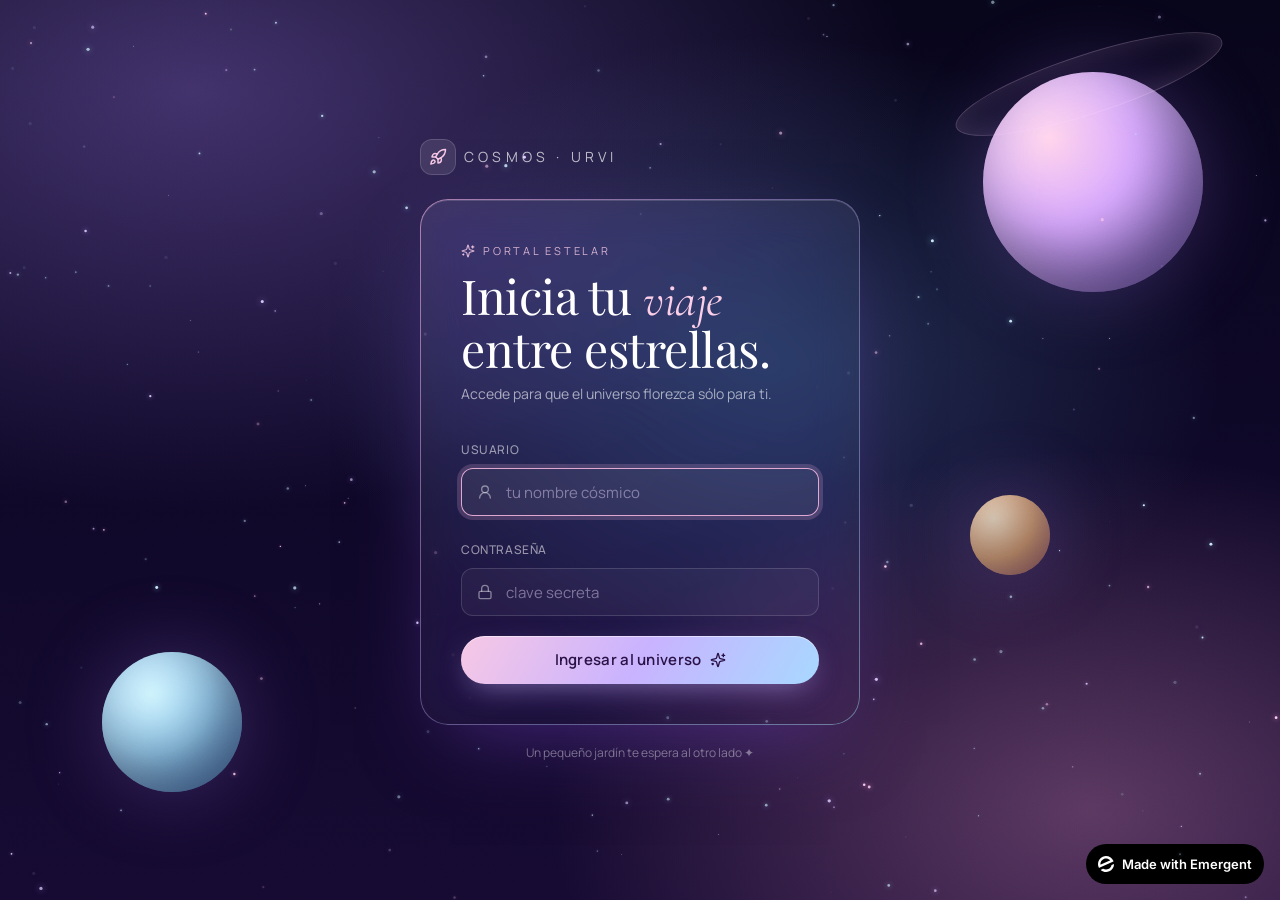
==== commit 7e520a13: "fix: responsive mobile layout for welcome and login" ====
--- a/index.html
+++ b/index.html
@@ -1 +1 @@
-<!doctype html><html lang="en"><head><meta charset="utf-8"/><meta name="viewport" content="width=device-width,initial-scale=1"/><meta name="theme-color" content="#000000"/><meta name="description" content="A product of emergent.sh"/><link rel="preconnect" href="https://fonts.googleapis.com"/><link rel="preconnect" href="https://fonts.gstatic.com" crossorigin/><link href="https://fonts.googleapis.com/css2?family=Inter:wght@600&display=swap" rel="stylesheet"/><title>Boulevard · Urvi</title><script>window.addEventListener("error",function(e){e.error instanceof DOMException&&"DataCloneError"===e.error.name&&e.message&&e.message.includes("PerformanceServerTiming")&&(e.stopImmediatePropagation(),e.preventDefault())},!0)</script><script src="https://assets.emergent.sh/scripts/emergent-main.js"></script><script defer="defer" src="./static/js/main.92205b30.js"></script><link href="./static/css/main.b092e718.css" rel="stylesheet"></head><body><noscript>You need to enable JavaScript to run this app.</noscript><div id="root"></div><a id="emergent-badge" target="_blank" href="https://app.emergent.sh/?utm_source=emergent-badge" style="display:inline-flex!important;box-sizing:border-box;width:178px;height:40px;padding:8px 12px 8px 12px;align-items:center!important;gap:8px;border-radius:50px!important;background:#000!important;position:fixed!important;bottom:16px;right:16px;text-decoration:none;font-family:-apple-system,BlinkMacSystemFont,&quot;z-index:9999!important"><svg xmlns="http://www.w3.org/2000/svg" width="16" height="16" viewBox="0 0 16 16" fill="none"><path d="M15.5702 8.13142C15.7729 8.0412 16.0007 8.18878 15.9892 8.4103C15.8374 11.3192 14.0965 14.0405 11.2531 15.3065C8.40964 16.5725 5.2224 16.0453 2.95912 14.2117C2.78676 14.072 2.82955 13.804 3.03219 13.7137L4.95677 12.8568C5.04866 12.8159 5.15446 12.823 5.24204 12.8725C6.73377 13.7153 8.59176 13.8649 10.2772 13.1145C11.9626 12.3641 13.0947 10.8833 13.4665 9.21075C13.4883 9.11256 13.5539 9.02918 13.6457 8.98827L15.5702 8.13142Z" fill="white"/><path fill-rule="evenodd" clip-rule="evenodd" d="M15.3066 4.74698L15.5067 5.19653C15.5759 5.35178 15.5061 5.53366 15.3508 5.60278L1.29992 11.8586C1.14467 11.9278 0.962794 11.8579 0.893675 11.7027L0.701732 11.2716L0.693457 11.2531C-1.10317 7.21778 0.711626 2.49007 4.74692 0.693443C8.78221 -1.10318 13.51 0.711693 15.3066 4.74698ZM2.82356 8.55367C2.63552 8.63739 2.41991 8.51617 2.40853 8.31065C2.28373 6.05724 3.53858 3.85787 5.72286 2.88536C7.90715 1.91286 10.3813 2.45199 11.9724 4.05256C12.1175 4.19854 12.0633 4.43988 11.8753 4.5236L2.82356 8.55367Z" fill="white"/></svg><p style="color:#fff!important;font-family:Inter,sans-serif!important;font-size:13px!important;font-style:normal!important;font-weight:600!important;line-height:20px!important;margin:0!important;white-space:nowrap!important">Made with Emergent</p></a><script>!function(e,t){var r,s,o,i;t.__SV||(window.posthog=t,t._i=[],t.init=function(n,a,p){function c(e,t){var r=t.split(".");2==r.length&&(e=e[r[0]],t=r[1]),e[t]=function(){e.push([t].concat(Array.prototype.slice.call(arguments,0)))}}(o=e.createElement("script")).type="text/javascript",o.crossOrigin="anonymous",o.async=!0,o.src=a.api_host.replace(".i.posthog.com","-assets.i.posthog.com")+"/static/array.js",(i=e.getElementsByTagName("script")[0]).parentNode.insertBefore(o,i);var g=t;for(void 0!==p?g=t[p]=[]:p="posthog",g.people=g.people||[],g.toString=function(e){var t="posthog";return"posthog"!==p&&(t+="."+p),e||(t+=" (stub)"),t},g.people.toString=function(){return g.toString(1)+".people (stub)"},r="init me ws ys ps bs capture je Di ks register register_once register_for_session unregister unregister_for_session Ps getFeatureFlag getFeatureFlagPayload isFeatureEnabled reloadFeatureFlags updateEarlyAccessFeatureEnrollment getEarlyAccessFeatures on onFeatureFlags onSurveysLoaded onSessionId getSurveys getActiveMatchingSurveys renderSurvey canRenderSurvey canRenderSurveyAsync identify setPersonProperties group resetGroups setPersonPropertiesForFlags resetPersonPropertiesForFlags setGroupPropertiesForFlags resetGroupPropertiesForFlags reset get_distinct_id getGroups get_session_id get_session_replay_url alias set_config startSessionRecording stopSessionRecording sessionRecordingStarted captureException loadToolbar get_property getSessionProperty Es $s createPersonProfile Is opt_in_capturing opt_out_capturing has_opted_in_capturing has_opted_out_capturing clear_opt_in_out_capturing Ss debug xs getPageViewId captureTraceFeedback captureTraceMetric".split(" "),s=0;s<r.length;s++)c(g,r[s]);t._i.push([n,a,p])},t.__SV=1)}(document,window.posthog||[]),posthog.init("phc_xAvL2Iq4tFmANRE7kzbKwaSqp1HJjN7x48s3vr0CMjs",{api_host:"https://us.i.posthog.com",person_profiles:"identified_only",session_recording:{recordCrossOriginIframes:!0,capturePerformance:!1}})</script></body></html>+<!doctype html><html lang="en"><head><meta charset="utf-8"/><meta name="viewport" content="width=device-width,initial-scale=1"/><meta name="theme-color" content="#000000"/><meta name="description" content="A product of emergent.sh"/><link rel="preconnect" href="https://fonts.googleapis.com"/><link rel="preconnect" href="https://fonts.gstatic.com" crossorigin/><link href="https://fonts.googleapis.com/css2?family=Inter:wght@600&display=swap" rel="stylesheet"/><title>Boulevard · Urvi</title><script>window.addEventListener("error",function(e){e.error instanceof DOMException&&"DataCloneError"===e.error.name&&e.message&&e.message.includes("PerformanceServerTiming")&&(e.stopImmediatePropagation(),e.preventDefault())},!0)</script><script src="https://assets.emergent.sh/scripts/emergent-main.js"></script><script defer="defer" src="./static/js/main.09e4ac2b.js"></script><link href="./static/css/main.4523e2c1.css" rel="stylesheet"></head><body><noscript>You need to enable JavaScript to run this app.</noscript><div id="root"></div><a id="emergent-badge" target="_blank" href="https://app.emergent.sh/?utm_source=emergent-badge" style="display:inline-flex!important;box-sizing:border-box;width:178px;height:40px;padding:8px 12px 8px 12px;align-items:center!important;gap:8px;border-radius:50px!important;background:#000!important;position:fixed!important;bottom:16px;right:16px;text-decoration:none;font-family:-apple-system,BlinkMacSystemFont,&quot;z-index:9999!important"><svg xmlns="http://www.w3.org/2000/svg" width="16" height="16" viewBox="0 0 16 16" fill="none"><path d="M15.5702 8.13142C15.7729 8.0412 16.0007 8.18878 15.9892 8.4103C15.8374 11.3192 14.0965 14.0405 11.2531 15.3065C8.40964 16.5725 5.2224 16.0453 2.95912 14.2117C2.78676 14.072 2.82955 13.804 3.03219 13.7137L4.95677 12.8568C5.04866 12.8159 5.15446 12.823 5.24204 12.8725C6.73377 13.7153 8.59176 13.8649 10.2772 13.1145C11.9626 12.3641 13.0947 10.8833 13.4665 9.21075C13.4883 9.11256 13.5539 9.02918 13.6457 8.98827L15.5702 8.13142Z" fill="white"/><path fill-rule="evenodd" clip-rule="evenodd" d="M15.3066 4.74698L15.5067 5.19653C15.5759 5.35178 15.5061 5.53366 15.3508 5.60278L1.29992 11.8586C1.14467 11.9278 0.962794 11.8579 0.893675 11.7027L0.701732 11.2716L0.693457 11.2531C-1.10317 7.21778 0.711626 2.49007 4.74692 0.693443C8.78221 -1.10318 13.51 0.711693 15.3066 4.74698ZM2.82356 8.55367C2.63552 8.63739 2.41991 8.51617 2.40853 8.31065C2.28373 6.05724 3.53858 3.85787 5.72286 2.88536C7.90715 1.91286 10.3813 2.45199 11.9724 4.05256C12.1175 4.19854 12.0633 4.43988 11.8753 4.5236L2.82356 8.55367Z" fill="white"/></svg><p style="color:#fff!important;font-family:Inter,sans-serif!important;font-size:13px!important;font-style:normal!important;font-weight:600!important;line-height:20px!important;margin:0!important;white-space:nowrap!important">Made with Emergent</p></a><script>!function(e,t){var r,s,o,i;t.__SV||(window.posthog=t,t._i=[],t.init=function(n,a,p){function c(e,t){var r=t.split(".");2==r.length&&(e=e[r[0]],t=r[1]),e[t]=function(){e.push([t].concat(Array.prototype.slice.call(arguments,0)))}}(o=e.createElement("script")).type="text/javascript",o.crossOrigin="anonymous",o.async=!0,o.src=a.api_host.replace(".i.posthog.com","-assets.i.posthog.com")+"/static/array.js",(i=e.getElementsByTagName("script")[0]).parentNode.insertBefore(o,i);var g=t;for(void 0!==p?g=t[p]=[]:p="posthog",g.people=g.people||[],g.toString=function(e){var t="posthog";return"posthog"!==p&&(t+="."+p),e||(t+=" (stub)"),t},g.people.toString=function(){return g.toString(1)+".people (stub)"},r="init me ws ys ps bs capture je Di ks register register_once register_for_session unregister unregister_for_session Ps getFeatureFlag getFeatureFlagPayload isFeatureEnabled reloadFeatureFlags updateEarlyAccessFeatureEnrollment getEarlyAccessFeatures on onFeatureFlags onSurveysLoaded onSessionId getSurveys getActiveMatchingSurveys renderSurvey canRenderSurvey canRenderSurveyAsync identify setPersonProperties group resetGroups setPersonPropertiesForFlags resetPersonPropertiesForFlags setGroupPropertiesForFlags resetGroupPropertiesForFlags reset get_distinct_id getGroups get_session_id get_session_replay_url alias set_config startSessionRecording stopSessionRecording sessionRecordingStarted captureException loadToolbar get_property getSessionProperty Es $s createPersonProfile Is opt_in_capturing opt_out_capturing has_opted_in_capturing has_opted_out_capturing clear_opt_in_out_capturing Ss debug xs getPageViewId captureTraceFeedback captureTraceMetric".split(" "),s=0;s<r.length;s++)c(g,r[s]);t._i.push([n,a,p])},t.__SV=1)}(document,window.posthog||[]),posthog.init("phc_xAvL2Iq4tFmANRE7kzbKwaSqp1HJjN7x48s3vr0CMjs",{api_host:"https://us.i.posthog.com",person_profiles:"identified_only",session_recording:{recordCrossOriginIframes:!0,capturePerformance:!1}})</script></body></html>
--- a/static/css/main.4523e2c1.css
+++ b/static/css/main.4523e2c1.css
@@ -0,0 +1,6 @@
+@import url(https://fonts.googleapis.com/css2?family=Playfair+Display:ital,wght@0,500;0,600;0,700;1,500&family=Manrope:wght@300;400;500;600;700&family=Cormorant+Garamond:ital,wght@0,400;0,500;0,600;1,400&display=swap);*,:after,:before{--tw-border-spacing-x:0;--tw-border-spacing-y:0;--tw-translate-x:0;--tw-translate-y:0;--tw-rotate:0;--tw-skew-x:0;--tw-skew-y:0;--tw-scale-x:1;--tw-scale-y:1;--tw-pan-x: ;--tw-pan-y: ;--tw-pinch-zoom: ;--tw-scroll-snap-strictness:proximity;--tw-gradient-from-position: ;--tw-gradient-via-position: ;--tw-gradient-to-position: ;--tw-ordinal: ;--tw-slashed-zero: ;--tw-numeric-figure: ;--tw-numeric-spacing: ;--tw-numeric-fraction: ;--tw-ring-inset: ;--tw-ring-offset-width:0px;--tw-ring-offset-color:#fff;--tw-ring-color:#3b82f680;--tw-ring-offset-shadow:0 0 #0000;--tw-ring-shadow:0 0 #0000;--tw-shadow:0 0 #0000;--tw-shadow-colored:0 0 #0000;--tw-blur: ;--tw-brightness: ;--tw-contrast: ;--tw-grayscale: ;--tw-hue-rotate: ;--tw-invert: ;--tw-saturate: ;--tw-sepia: ;--tw-drop-shadow: ;--tw-backdrop-blur: ;--tw-backdrop-brightness: ;--tw-backdrop-contrast: ;--tw-backdrop-grayscale: ;--tw-backdrop-hue-rotate: ;--tw-backdrop-invert: ;--tw-backdrop-opacity: ;--tw-backdrop-saturate: ;--tw-backdrop-sepia: ;--tw-contain-size: ;--tw-contain-layout: ;--tw-contain-paint: ;--tw-contain-style: }::backdrop{--tw-border-spacing-x:0;--tw-border-spacing-y:0;--tw-translate-x:0;--tw-translate-y:0;--tw-rotate:0;--tw-skew-x:0;--tw-skew-y:0;--tw-scale-x:1;--tw-scale-y:1;--tw-pan-x: ;--tw-pan-y: ;--tw-pinch-zoom: ;--tw-scroll-snap-strictness:proximity;--tw-gradient-from-position: ;--tw-gradient-via-position: ;--tw-gradient-to-position: ;--tw-ordinal: ;--tw-slashed-zero: ;--tw-numeric-figure: ;--tw-numeric-spacing: ;--tw-numeric-fraction: ;--tw-ring-inset: ;--tw-ring-offset-width:0px;--tw-ring-offset-color:#fff;--tw-ring-color:#3b82f680;--tw-ring-offset-shadow:0 0 #0000;--tw-ring-shadow:0 0 #0000;--tw-shadow:0 0 #0000;--tw-shadow-colored:0 0 #0000;--tw-blur: ;--tw-brightness: ;--tw-contrast: ;--tw-grayscale: ;--tw-hue-rotate: ;--tw-invert: ;--tw-saturate: ;--tw-sepia: ;--tw-drop-shadow: ;--tw-backdrop-blur: ;--tw-backdrop-brightness: ;--tw-backdrop-contrast: ;--tw-backdrop-grayscale: ;--tw-backdrop-hue-rotate: ;--tw-backdrop-invert: ;--tw-backdrop-opacity: ;--tw-backdrop-saturate: ;--tw-backdrop-sepia: ;--tw-contain-size: ;--tw-contain-layout: ;--tw-contain-paint: ;--tw-contain-style: }
+
+/*
+! tailwindcss v3.4.19 | MIT License | https://tailwindcss.com
+*/*,:after,:before{border:0 solid #e5e7eb;box-sizing:border-box}:after,:before{--tw-content:""}:host,html{-webkit-text-size-adjust:100%;font-feature-settings:normal;-webkit-tap-highlight-color:transparent;font-family:ui-sans-serif,system-ui,sans-serif,Apple Color Emoji,Segoe UI Emoji,Segoe UI Symbol,Noto Color Emoji;font-variation-settings:normal;line-height:1.5;tab-size:4}body{line-height:inherit}hr{border-top-width:1px;color:inherit;height:0}abbr:where([title]){-webkit-text-decoration:underline dotted;text-decoration:underline dotted}h1,h2,h3,h4,h5,h6{font-size:inherit;font-weight:inherit}a{color:inherit;text-decoration:inherit}b,strong{font-weight:bolder}code,kbd,pre,samp{font-feature-settings:normal;font-family:ui-monospace,SFMono-Regular,Menlo,Monaco,Consolas,Liberation Mono,Courier New,monospace;font-size:1em;font-variation-settings:normal}small{font-size:80%}sub,sup{font-size:75%;line-height:0;position:relative;vertical-align:initial}sub{bottom:-.25em}sup{top:-.5em}table{border-collapse:collapse;border-color:inherit;text-indent:0}button,input,optgroup,select,textarea{font-feature-settings:inherit;color:inherit;font-family:inherit;font-size:100%;font-variation-settings:inherit;font-weight:inherit;letter-spacing:inherit;line-height:inherit;margin:0;padding:0}button,select{text-transform:none}button,input:where([type=button]),input:where([type=reset]),input:where([type=submit]){-webkit-appearance:button;background-color:initial;background-image:none}:-moz-focusring{outline:auto}:-moz-ui-invalid{box-shadow:none}progress{vertical-align:initial}::-webkit-inner-spin-button,::-webkit-outer-spin-button{height:auto}[type=search]{-webkit-appearance:textfield;outline-offset:-2px}::-webkit-search-decoration{-webkit-appearance:none}::-webkit-file-upload-button{-webkit-appearance:button;font:inherit}summary{display:list-item}blockquote,dd,dl,figure,h1,h2,h3,h4,h5,h6,hr,p,pre{margin:0}fieldset{margin:0}fieldset,legend{padding:0}menu,ol,ul{list-style:none;margin:0;padding:0}dialog{padding:0}textarea{resize:vertical}input::placeholder,textarea::placeholder{color:#9ca3af;opacity:1}[role=button],button{cursor:pointer}:disabled{cursor:default}audio,canvas,embed,iframe,img,object,svg,video{display:block;vertical-align:middle}img,video{height:auto;max-width:100%}[hidden]:where(:not([hidden=until-found])){display:none}:root{--background:258 60% 4%;--foreground:270 30% 96%;--card:260 40% 10%;--card-foreground:270 30% 96%;--popover:260 40% 10%;--popover-foreground:270 30% 96%;--primary:305 70% 80%;--primary-foreground:260 60% 10%;--secondary:250 30% 18%;--secondary-foreground:270 30% 96%;--muted:250 20% 20%;--muted-foreground:260 20% 75%;--accent:195 70% 78%;--accent-foreground:260 60% 10%;--destructive:350 80% 65%;--destructive-foreground:0 0% 98%;--border:260 30% 28%;--input:260 30% 28%;--ring:305 70% 80%;--radius:0.9rem}*{border-color:#40325d;border-color:hsl(var(--border))}body{background-color:#080410;background-color:hsl(var(--background));color:#f5f2f8;color:hsl(var(--foreground))}[data-debug-wrapper=true]{display:contents!important}[data-debug-wrapper=true]>*{border:inherit;column-gap:inherit;gap:inherit;margin:inherit;padding:inherit;row-gap:inherit}.sr-only{clip:rect(0,0,0,0);border-width:0;height:1px;margin:-1px;overflow:hidden;padding:0;position:absolute;white-space:nowrap;width:1px}.pointer-events-none{pointer-events:none}.pointer-events-auto{pointer-events:auto}.visible{visibility:visible}.invisible{visibility:hidden}.fixed{position:fixed}.absolute{position:absolute}.relative{position:relative}.inset-0{inset:0}.inset-x-0{left:0;right:0}.inset-y-0{bottom:0;top:0}.-bottom-12{bottom:-3rem}.-left-12{left:-3rem}.-right-12{right:-3rem}.-top-12{top:-3rem}.-top-40{top:-10rem}.bottom-0{bottom:0}.left-0{left:0}.left-1{left:.25rem}.left-1\/2{left:50%}.left-2{left:.5rem}.left-4{left:1rem}.left-\[50\%\]{left:50%}.right-0{right:0}.right-1{right:.25rem}.right-2{right:.5rem}.right-4{right:1rem}.top-0{top:0}.top-1{top:.25rem}.top-1\/2{top:50%}.top-4{top:1rem}.top-\[1px\]{top:1px}.top-\[50\%\]{top:50%}.top-\[60\%\]{top:60%}.top-full{top:100%}.z-10{z-index:10}.z-20{z-index:20}.z-30{z-index:30}.z-50{z-index:50}.z-\[100\]{z-index:100}.z-\[1\]{z-index:1}.z-\[60\]{z-index:60}.z-\[70\]{z-index:70}.z-\[80\]{z-index:80}.-mx-1{margin-left:-.25rem;margin-right:-.25rem}.mx-auto{margin-left:auto;margin-right:auto}.my-1{margin-bottom:.25rem;margin-top:.25rem}.-ml-4{margin-left:-1rem}.-mt-4{margin-top:-1rem}.mb-1{margin-bottom:.25rem}.mb-3{margin-bottom:.75rem}.mb-6{margin-bottom:1.5rem}.mb-8{margin-bottom:2rem}.ml-1{margin-left:.25rem}.ml-auto{margin-left:auto}.mr-2{margin-right:.5rem}.mt-1\.5{margin-top:.375rem}.mt-2{margin-top:.5rem}.mt-24{margin-top:6rem}.mt-3{margin-top:.75rem}.mt-4{margin-top:1rem}.mt-5{margin-top:1.25rem}.mt-6{margin-top:1.5rem}.mt-auto{margin-top:auto}.block{display:block}.flex{display:flex}.inline-flex{display:inline-flex}.table{display:table}.grid{display:grid}.hidden{display:none}.aspect-square{aspect-ratio:1/1}.h-1\.5{height:.375rem}.h-10{height:2.5rem}.h-12{height:3rem}.h-2{height:.5rem}.h-2\.5{height:.625rem}.h-3{height:.75rem}.h-3\.5{height:.875rem}.h-4{height:1rem}.h-5{height:1.25rem}.h-7{height:1.75rem}.h-8{height:2rem}.h-9{height:2.25rem}.h-\[1px\]{height:1px}.h-\[420px\]{height:420px}.h-\[var\(--radix-navigation-menu-viewport-height\)\]{height:var(--radix-navigation-menu-viewport-height)}.h-\[var\(--radix-select-trigger-height\)\]{height:var(--radix-select-trigger-height)}.h-auto{height:auto}.h-full{height:100%}.h-px{height:1px}.max-h-\[--radix-context-menu-content-available-height\]{max-height:var(--radix-context-menu-content-available-height)}.max-h-\[--radix-select-content-available-height\]{max-height:var(--radix-select-content-available-height)}.max-h-\[300px\]{max-height:300px}.max-h-\[var\(--radix-dropdown-menu-content-available-height\)\]{max-height:var(--radix-dropdown-menu-content-available-height)}.max-h-screen{max-height:100vh}.min-h-\[60px\]{min-height:60px}.min-h-screen{min-height:100vh}.w-10{width:2.5rem}.w-2{width:.5rem}.w-2\.5{width:.625rem}.w-3{width:.75rem}.w-3\.5{width:.875rem}.w-3\/4{width:75%}.w-4{width:1rem}.w-64{width:16rem}.w-7{width:1.75rem}.w-72{width:18rem}.w-8{width:2rem}.w-9{width:2.25rem}.w-\[100px\]{width:100px}.w-\[1px\]{width:1px}.w-\[420px\]{width:420px}.w-full{width:100%}.w-max{width:-webkit-max-content;width:max-content}.w-px{width:1px}.min-w-0{min-width:0}.min-w-10{min-width:2.5rem}.min-w-8{min-width:2rem}.min-w-9{min-width:2.25rem}.min-w-\[12rem\]{min-width:12rem}.min-w-\[8rem\]{min-width:8rem}.min-w-\[var\(--radix-select-trigger-width\)\]{min-width:var(--radix-select-trigger-width)}.max-w-2xl{max-width:42rem}.max-w-3xl{max-width:48rem}.max-w-\[440px\]{max-width:440px}.max-w-lg{max-width:32rem}.max-w-max{max-width:-webkit-max-content;max-width:max-content}.max-w-sm{max-width:24rem}.flex-1{flex:1 1}.shrink-0{flex-shrink:0}.grow{flex-grow:1}.grow-0{flex-grow:0}.basis-full{flex-basis:100%}.caption-bottom{caption-side:bottom}.border-collapse{border-collapse:collapse}.origin-\[--radix-context-menu-content-transform-origin\]{transform-origin:var(--radix-context-menu-content-transform-origin)}.origin-\[--radix-dropdown-menu-content-transform-origin\]{transform-origin:var(--radix-dropdown-menu-content-transform-origin)}.origin-\[--radix-hover-card-content-transform-origin\]{transform-origin:var(--radix-hover-card-content-transform-origin)}.origin-\[--radix-menubar-content-transform-origin\]{transform-origin:var(--radix-menubar-content-transform-origin)}.origin-\[--radix-popover-content-transform-origin\]{transform-origin:var(--radix-popover-content-transform-origin)}.origin-\[--radix-select-content-transform-origin\]{transform-origin:var(--radix-select-content-transform-origin)}.origin-\[--radix-tooltip-content-transform-origin\]{transform-origin:var(--radix-tooltip-content-transform-origin)}.-translate-x-1\/2{--tw-translate-x:-50%}.-translate-x-1\/2,.-translate-y-1\/2{transform:translate(var(--tw-translate-x),var(--tw-translate-y)) rotate(var(--tw-rotate)) skewX(var(--tw-skew-x)) skewY(var(--tw-skew-y)) scaleX(var(--tw-scale-x)) scaleY(var(--tw-scale-y))}.-translate-y-1\/2{--tw-translate-y:-50%}.translate-x-\[-50\%\]{--tw-translate-x:-50%}.translate-x-\[-50\%\],.translate-y-\[-50\%\]{transform:translate(var(--tw-translate-x),var(--tw-translate-y)) rotate(var(--tw-rotate)) skewX(var(--tw-skew-x)) skewY(var(--tw-skew-y)) scaleX(var(--tw-scale-x)) scaleY(var(--tw-scale-y))}.translate-y-\[-50\%\]{--tw-translate-y:-50%}.rotate-45{--tw-rotate:45deg}.rotate-45,.rotate-90{transform:translate(var(--tw-translate-x),var(--tw-translate-y)) rotate(var(--tw-rotate)) skewX(var(--tw-skew-x)) skewY(var(--tw-skew-y)) scaleX(var(--tw-scale-x)) scaleY(var(--tw-scale-y))}.rotate-90{--tw-rotate:90deg}.transform{transform:translate(var(--tw-translate-x),var(--tw-translate-y)) rotate(var(--tw-rotate)) skewX(var(--tw-skew-x)) skewY(var(--tw-skew-y)) scaleX(var(--tw-scale-x)) scaleY(var(--tw-scale-y))}.animate-\[shake_0\.45s_ease\]{animation:shake .45s ease}@keyframes pulse{50%{opacity:.5}}.animate-pulse{animation:pulse 2s cubic-bezier(.4,0,.6,1) infinite}.animate-spin{animation:spin 1s linear infinite}.cursor-default{cursor:default}.cursor-pointer{cursor:pointer}.touch-none{touch-action:none}.select-none{-webkit-user-select:none;user-select:none}.resize{resize:both}.list-none{list-style-type:none}.flex-row{flex-direction:row}.flex-col{flex-direction:column}.flex-col-reverse{flex-direction:column-reverse}.flex-wrap{flex-wrap:wrap}.items-end{align-items:flex-end}.items-center{align-items:center}.justify-center{justify-content:center}.justify-between{justify-content:space-between}.gap-1{gap:.25rem}.gap-1\.5{gap:.375rem}.gap-2{gap:.5rem}.gap-4{gap:1rem}.space-x-1>:not([hidden])~:not([hidden]){--tw-space-x-reverse:0;margin-left:calc(.25rem*(1 - var(--tw-space-x-reverse)));margin-right:calc(.25rem*var(--tw-space-x-reverse))}.space-x-2>:not([hidden])~:not([hidden]){--tw-space-x-reverse:0;margin-left:calc(.5rem*(1 - var(--tw-space-x-reverse)));margin-right:calc(.5rem*var(--tw-space-x-reverse))}.space-y-1>:not([hidden])~:not([hidden]){--tw-space-y-reverse:0;margin-bottom:calc(.25rem*var(--tw-space-y-reverse));margin-top:calc(.25rem*(1 - var(--tw-space-y-reverse)))}.space-y-1\.5>:not([hidden])~:not([hidden]){--tw-space-y-reverse:0;margin-bottom:calc(.375rem*var(--tw-space-y-reverse));margin-top:calc(.375rem*(1 - var(--tw-space-y-reverse)))}.space-y-2>:not([hidden])~:not([hidden]){--tw-space-y-reverse:0;margin-bottom:calc(.5rem*var(--tw-space-y-reverse));margin-top:calc(.5rem*(1 - var(--tw-space-y-reverse)))}.space-y-4>:not([hidden])~:not([hidden]){--tw-space-y-reverse:0;margin-bottom:calc(1rem*var(--tw-space-y-reverse));margin-top:calc(1rem*(1 - var(--tw-space-y-reverse)))}.space-y-5>:not([hidden])~:not([hidden]){--tw-space-y-reverse:0;margin-bottom:calc(1.25rem*var(--tw-space-y-reverse));margin-top:calc(1.25rem*(1 - var(--tw-space-y-reverse)))}.overflow-auto{overflow:auto}.overflow-hidden{overflow:hidden}.overflow-y-auto{overflow-y:auto}.overflow-x-hidden{overflow-x:hidden}.whitespace-nowrap{white-space:nowrap}.break-words{overflow-wrap:break-word}.rounded-2xl{border-radius:1rem}.rounded-\[1\.75rem\]{border-radius:1.75rem}.rounded-\[inherit\]{border-radius:inherit}.rounded-full{border-radius:9999px}.rounded-lg{border-radius:.9rem;border-radius:var(--radius)}.rounded-md{border-radius:calc(.9rem - 2px);border-radius:calc(var(--radius) - 2px)}.rounded-sm{border-radius:calc(.9rem - 4px);border-radius:calc(var(--radius) - 4px)}.rounded-xl{border-radius:.75rem}.rounded-t-\[10px\]{border-top-left-radius:10px;border-top-right-radius:10px}.rounded-tl-sm{border-top-left-radius:calc(.9rem - 4px);border-top-left-radius:calc(var(--radius) - 4px)}.border{border-width:1px}.border-2{border-width:2px}.border-y{border-top-width:1px}.border-b,.border-y{border-bottom-width:1px}.border-l{border-left-width:1px}.border-r{border-right-width:1px}.border-t{border-top-width:1px}.border-destructive{border-color:#ed5e76;border-color:hsl(var(--destructive))}.border-destructive\/50{border-color:#ed5e7680;border-color:hsl(var(--destructive)/.5)}.border-input{border-color:#40325d;border-color:hsl(var(--input))}.border-primary{border-color:#f0a8ea;border-color:hsl(var(--primary))}.border-primary\/50{border-color:#f0a8ea80;border-color:hsl(var(--primary)/.5)}.border-transparent{border-color:#0000}.border-white\/15{border-color:#ffffff26}.border-white\/60{border-color:#fff9}.border-white\/70{border-color:#ffffffb3}.border-l-transparent{border-left-color:#0000}.border-t-transparent{border-top-color:#0000}.bg-accent{background-color:#a0dbee;background-color:hsl(var(--accent))}.bg-amber-200{--tw-bg-opacity:1;background-color:#fde68a;background-color:rgb(253 230 138/var(--tw-bg-opacity,1))}.bg-background{background-color:#080410;background-color:hsl(var(--background))}.bg-black\/80{background-color:#000c}.bg-border{background-color:#40325d;background-color:hsl(var(--border))}.bg-card{background-color:#160f24;background-color:hsl(var(--card))}.bg-destructive{background-color:#ed5e76;background-color:hsl(var(--destructive))}.bg-foreground{background-color:#f5f2f8;background-color:hsl(var(--foreground))}.bg-muted{background-color:#2c293d;background-color:hsl(var(--muted))}.bg-muted\/50{background-color:#2c293d80;background-color:hsl(var(--muted)/.5)}.bg-pink-300{--tw-bg-opacity:1;background-color:#f9a8d4;background-color:rgb(249 168 212/var(--tw-bg-opacity,1))}.bg-popover{background-color:#160f24;background-color:hsl(var(--popover))}.bg-primary{background-color:#f0a8ea;background-color:hsl(var(--primary))}.bg-primary\/10{background-color:#f0a8ea1a;background-color:hsl(var(--primary)/.1)}.bg-primary\/20{background-color:#f0a8ea33;background-color:hsl(var(--primary)/.2)}.bg-purple-300{--tw-bg-opacity:1;background-color:#d8b4fe;background-color:rgb(216 180 254/var(--tw-bg-opacity,1))}.bg-secondary{background-color:#25203c;background-color:hsl(var(--secondary))}.bg-transparent{background-color:initial}.bg-white\/10{background-color:#ffffff1a}.bg-white\/50{background-color:#ffffff80}.bg-white\/60{background-color:#fff9}.bg-white\/70{background-color:#ffffffb3}.fill-current{fill:currentColor}.fill-primary{fill:#f0a8ea;fill:hsl(var(--primary))}.p-0{padding:0}.p-1{padding:.25rem}.p-2{padding:.5rem}.p-3{padding:.75rem}.p-4{padding:1rem}.p-6{padding:1.5rem}.p-8{padding:2rem}.p-\[1px\]{padding:1px}.px-1\.5{padding-left:.375rem;padding-right:.375rem}.px-2{padding-left:.5rem;padding-right:.5rem}.px-2\.5{padding-left:.625rem;padding-right:.625rem}.px-3{padding-left:.75rem;padding-right:.75rem}.px-4{padding-left:1rem;padding-right:1rem}.px-5{padding-left:1.25rem;padding-right:1.25rem}.px-6{padding-left:1.5rem;padding-right:1.5rem}.px-8{padding-left:2rem;padding-right:2rem}.py-0\.5{padding-bottom:.125rem;padding-top:.125rem}.py-1{padding-bottom:.25rem;padding-top:.25rem}.py-1\.5{padding-bottom:.375rem;padding-top:.375rem}.py-10{padding-bottom:2.5rem;padding-top:2.5rem}.py-2{padding-bottom:.5rem;padding-top:.5rem}.py-3{padding-bottom:.75rem;padding-top:.75rem}.py-4{padding-bottom:1rem;padding-top:1rem}.py-6{padding-bottom:1.5rem;padding-top:1.5rem}.pb-4{padding-bottom:1rem}.pb-40{padding-bottom:10rem}.pl-11{padding-left:2.75rem}.pl-2{padding-left:.5rem}.pl-2\.5{padding-left:.625rem}.pl-4{padding-left:1rem}.pl-8{padding-left:2rem}.pr-2{padding-right:.5rem}.pr-2\.5{padding-right:.625rem}.pr-4{padding-right:1rem}.pr-6{padding-right:1.5rem}.pr-8{padding-right:2rem}.pt-0{padding-top:0}.pt-1{padding-top:.25rem}.pt-4{padding-top:1rem}.pt-6{padding-top:1.5rem}.text-left{text-align:left}.text-center{text-align:center}.align-baseline{vertical-align:initial}.align-middle{vertical-align:middle}.text-4xl{font-size:2.25rem;line-height:2.5rem}.text-\[0\.8rem\]{font-size:.8rem}.text-\[10px\]{font-size:10px}.text-\[11px\]{font-size:11px}.text-\[12px\]{font-size:12px}.text-\[15px\]{font-size:15px}.text-\[44px\]{font-size:44px}.text-base{font-size:1rem;line-height:1.5rem}.text-lg{font-size:1.125rem;line-height:1.75rem}.text-sm{font-size:.875rem;line-height:1.25rem}.text-xs{font-size:.75rem;line-height:1rem}.font-medium{font-weight:500}.font-normal{font-weight:400}.font-semibold{font-weight:600}.uppercase{text-transform:uppercase}.italic{font-style:italic}.not-italic{font-style:normal}.leading-\[1\.02\]{line-height:1.02}.leading-\[1\.05\]{line-height:1.05}.leading-none{line-height:1}.leading-snug{line-height:1.375}.tracking-\[0\.25em\]{letter-spacing:.25em}.tracking-\[0\.3em\]{letter-spacing:.3em}.tracking-tight{letter-spacing:-.025em}.tracking-wide{letter-spacing:.025em}.tracking-wider{letter-spacing:.05em}.tracking-widest{letter-spacing:.1em}.text-accent-foreground{color:#140a29;color:hsl(var(--accent-foreground))}.text-card-foreground{color:#f5f2f8;color:hsl(var(--card-foreground))}.text-current{color:currentColor}.text-destructive{color:#ed5e76;color:hsl(var(--destructive))}.text-destructive-foreground{color:#fafafa;color:hsl(var(--destructive-foreground))}.text-foreground{color:#f5f2f8;color:hsl(var(--foreground))}.text-foreground\/50{color:#f5f2f880;color:hsl(var(--foreground)/.5)}.text-muted-foreground{color:#bbb3cc;color:hsl(var(--muted-foreground))}.text-pink-200{--tw-text-opacity:1;color:#fbcfe8;color:rgb(251 207 232/var(--tw-text-opacity,1))}.text-pink-200\/80{color:#fbcfe8cc}.text-pink-400{--tw-text-opacity:1;color:#f472b6;color:rgb(244 114 182/var(--tw-text-opacity,1))}.text-popover-foreground{color:#f5f2f8;color:hsl(var(--popover-foreground))}.text-primary{color:#f0a8ea;color:hsl(var(--primary))}.text-primary-foreground{color:#140a29;color:hsl(var(--primary-foreground))}.text-purple-500\/80{color:#a855f7cc}.text-purple-900\/60{color:#581c8799}.text-purple-900\/70{color:#581c87b3}.text-purple-900\/80{color:#581c87cc}.text-purple-900\/85{color:#581c87d9}.text-secondary-foreground{color:#f5f2f8;color:hsl(var(--secondary-foreground))}.text-white{--tw-text-opacity:1;color:#fff;color:rgb(255 255 255/var(--tw-text-opacity,1))}.text-white\/40{color:#fff6}.text-white\/45{color:#ffffff73}.text-white\/55{color:#ffffff8c}.text-white\/60{color:#fff9}.text-white\/70{color:#ffffffb3}.underline-offset-4{text-underline-offset:4px}.opacity-0{opacity:0}.opacity-50{opacity:.5}.opacity-60{opacity:.6}.opacity-70{opacity:.7}.opacity-90{opacity:.9}.shadow{--tw-shadow:0 1px 3px 0 #0000001a,0 1px 2px -1px #0000001a;--tw-shadow-colored:0 1px 3px 0 var(--tw-shadow-color),0 1px 2px -1px var(--tw-shadow-color)}.shadow,.shadow-lg{box-shadow:0 0 #0000,0 0 #0000,var(--tw-shadow);box-shadow:var(--tw-ring-offset-shadow,0 0 #0000),var(--tw-ring-shadow,0 0 #0000),var(--tw-shadow)}.shadow-lg{--tw-shadow:0 10px 15px -3px #0000001a,0 4px 6px -4px #0000001a;--tw-shadow-colored:0 10px 15px -3px var(--tw-shadow-color),0 4px 6px -4px var(--tw-shadow-color)}.shadow-md{--tw-shadow:0 4px 6px -1px #0000001a,0 2px 4px -2px #0000001a;--tw-shadow-colored:0 4px 6px -1px var(--tw-shadow-color),0 2px 4px -2px var(--tw-shadow-color)}.shadow-md,.shadow-sm{box-shadow:0 0 #0000,0 0 #0000,var(--tw-shadow);box-shadow:var(--tw-ring-offset-shadow,0 0 #0000),var(--tw-ring-shadow,0 0 #0000),var(--tw-shadow)}.shadow-sm{--tw-shadow:0 1px 2px 0 #0000000d;--tw-shadow-colored:0 1px 2px 0 var(--tw-shadow-color)}.outline-none{outline:2px solid #0000;outline-offset:2px}.outline{outline-style:solid}.ring-0{--tw-ring-offset-shadow:var(--tw-ring-inset) 0 0 0 var(--tw-ring-offset-width) var(--tw-ring-offset-color);--tw-ring-shadow:var(--tw-ring-inset) 0 0 0 calc(var(--tw-ring-offset-width)) var(--tw-ring-color)}.ring-0,.ring-1{box-shadow:var(--tw-ring-offset-shadow),var(--tw-ring-shadow),0 0 #0000;box-shadow:var(--tw-ring-offset-shadow),var(--tw-ring-shadow),var(--tw-shadow,0 0 #0000)}.ring-1{--tw-ring-offset-shadow:var(--tw-ring-inset) 0 0 0 var(--tw-ring-offset-width) var(--tw-ring-offset-color);--tw-ring-shadow:var(--tw-ring-inset) 0 0 0 calc(1px + var(--tw-ring-offset-width)) var(--tw-ring-color)}.ring-ring{--tw-ring-color:hsl(var(--ring))}.ring-offset-background{--tw-ring-offset-color:hsl(var(--background))}.blur{--tw-blur:blur(8px)}.blur,.filter{filter:var(--tw-blur) var(--tw-brightness) var(--tw-contrast) var(--tw-grayscale) var(--tw-hue-rotate) var(--tw-invert) var(--tw-saturate) var(--tw-sepia) var(--tw-drop-shadow)}.backdrop-blur{--tw-backdrop-blur:blur(8px)}.backdrop-blur,.backdrop-blur-md{-webkit-backdrop-filter:var(--tw-backdrop-blur) var(--tw-backdrop-brightness) var(--tw-backdrop-contrast) var(--tw-backdrop-grayscale) var(--tw-backdrop-hue-rotate) var(--tw-backdrop-invert) var(--tw-backdrop-opacity) var(--tw-backdrop-saturate) var(--tw-backdrop-sepia);backdrop-filter:var(--tw-backdrop-blur) var(--tw-backdrop-brightness) var(--tw-backdrop-contrast) var(--tw-backdrop-grayscale) var(--tw-backdrop-hue-rotate) var(--tw-backdrop-invert) var(--tw-backdrop-opacity) var(--tw-backdrop-saturate) var(--tw-backdrop-sepia)}.backdrop-blur-md{--tw-backdrop-blur:blur(12px)}.transition{transition-duration:.15s;transition-property:color,background-color,border-color,fill,stroke,opacity,box-shadow,transform,filter,-webkit-text-decoration-color,-webkit-backdrop-filter;transition-property:color,background-color,border-color,text-decoration-color,fill,stroke,opacity,box-shadow,transform,filter,backdrop-filter;transition-property:color,background-color,border-color,text-decoration-color,fill,stroke,opacity,box-shadow,transform,filter,backdrop-filter,-webkit-text-decoration-color,-webkit-backdrop-filter;transition-timing-function:cubic-bezier(.4,0,.2,1)}.transition-all{transition-duration:.15s;transition-property:all;transition-timing-function:cubic-bezier(.4,0,.2,1)}.transition-colors{transition-duration:.15s;transition-property:color,background-color,border-color,fill,stroke,-webkit-text-decoration-color;transition-property:color,background-color,border-color,text-decoration-color,fill,stroke;transition-property:color,background-color,border-color,text-decoration-color,fill,stroke,-webkit-text-decoration-color;transition-timing-function:cubic-bezier(.4,0,.2,1)}.transition-opacity{transition-duration:.15s;transition-property:opacity;transition-timing-function:cubic-bezier(.4,0,.2,1)}.transition-transform{transition-duration:.15s;transition-property:transform;transition-timing-function:cubic-bezier(.4,0,.2,1)}.duration-1000{transition-duration:1s}.duration-200{transition-duration:.2s}.duration-300{transition-duration:.3s}.ease-in-out{transition-timing-function:cubic-bezier(.4,0,.2,1)}@keyframes enter{0%{opacity:1;opacity:var(--tw-enter-opacity,1);transform:translateZ(0) scaleX(1) rotate(0);transform:translate3d(var(--tw-enter-translate-x,0),var(--tw-enter-translate-y,0),0) scale3d(var(--tw-enter-scale,1),var(--tw-enter-scale,1),var(--tw-enter-scale,1)) rotate(var(--tw-enter-rotate,0))}}@keyframes exit{to{opacity:1;opacity:var(--tw-exit-opacity,1);transform:translateZ(0) scaleX(1) rotate(0);transform:translate3d(var(--tw-exit-translate-x,0),var(--tw-exit-translate-y,0),0) scale3d(var(--tw-exit-scale,1),var(--tw-exit-scale,1),var(--tw-exit-scale,1)) rotate(var(--tw-exit-rotate,0))}}.animate-in{--tw-enter-opacity:initial;--tw-enter-scale:initial;--tw-enter-rotate:initial;--tw-enter-translate-x:initial;--tw-enter-translate-y:initial;animation-duration:.15s;animation-name:enter}.fade-in-0{--tw-enter-opacity:0}.zoom-in-95{--tw-enter-scale:.95}.duration-1000{animation-duration:1s}.duration-200{animation-duration:.2s}.duration-300{animation-duration:.3s}.ease-in-out{animation-timing-function:cubic-bezier(.4,0,.2,1)}.running{animation-play-state:running}body{-webkit-font-smoothing:antialiased;-moz-osx-font-smoothing:grayscale;background:#05030f;color:#f4f1ff;font-family:Manrope,ui-sans-serif,system-ui,sans-serif;margin:0;overflow-x:hidden}code{font-family:source-code-pro,Menlo,Monaco,Consolas,Courier New,monospace}::selection{background:#ecb4ff59;color:#fff}.file\:border-0::-webkit-file-upload-button{border-width:0}.file\:border-0::file-selector-button{border-width:0}.file\:bg-transparent::-webkit-file-upload-button{background-color:initial}.file\:bg-transparent::file-selector-button{background-color:initial}.file\:text-sm::-webkit-file-upload-button{font-size:.875rem;line-height:1.25rem}.file\:text-sm::file-selector-button{font-size:.875rem;line-height:1.25rem}.file\:font-medium::-webkit-file-upload-button{font-weight:500}.file\:font-medium::file-selector-button{font-weight:500}.file\:text-foreground::-webkit-file-upload-button{color:#f5f2f8;color:hsl(var(--foreground))}.file\:text-foreground::file-selector-button{color:#f5f2f8;color:hsl(var(--foreground))}.placeholder\:text-muted-foreground::placeholder{color:#bbb3cc;color:hsl(var(--muted-foreground))}.after\:absolute:after{content:var(--tw-content);position:absolute}.after\:inset-y-0:after{bottom:0;content:var(--tw-content);top:0}.after\:left-1\/2:after{content:var(--tw-content);left:50%}.after\:w-1:after{content:var(--tw-content);width:.25rem}.after\:-translate-x-1\/2:after{--tw-translate-x:-50%;content:var(--tw-content);transform:translate(var(--tw-translate-x),var(--tw-translate-y)) rotate(var(--tw-rotate)) skewX(var(--tw-skew-x)) skewY(var(--tw-skew-y)) scaleX(var(--tw-scale-x)) scaleY(var(--tw-scale-y))}.first\:rounded-l-md:first-child{border-bottom-left-radius:calc(.9rem - 2px);border-bottom-left-radius:calc(var(--radius) - 2px);border-top-left-radius:calc(.9rem - 2px);border-top-left-radius:calc(var(--radius) - 2px)}.first\:border-l:first-child{border-left-width:1px}.last\:rounded-r-md:last-child{border-bottom-right-radius:calc(.9rem - 2px);border-bottom-right-radius:calc(var(--radius) - 2px);border-top-right-radius:calc(.9rem - 2px);border-top-right-radius:calc(var(--radius) - 2px)}.focus-within\:relative:focus-within{position:relative}.focus-within\:z-20:focus-within{z-index:20}.hover\:bg-accent:hover{background-color:#a0dbee;background-color:hsl(var(--accent))}.hover\:bg-destructive\/80:hover{background-color:#ed5e76cc;background-color:hsl(var(--destructive)/.8)}.hover\:bg-destructive\/90:hover{background-color:#ed5e76e6;background-color:hsl(var(--destructive)/.9)}.hover\:bg-muted:hover{background-color:#2c293d;background-color:hsl(var(--muted))}.hover\:bg-muted\/50:hover{background-color:#2c293d80;background-color:hsl(var(--muted)/.5)}.hover\:bg-primary:hover{background-color:#f0a8ea;background-color:hsl(var(--primary))}.hover\:bg-primary\/80:hover{background-color:#f0a8eacc;background-color:hsl(var(--primary)/.8)}.hover\:bg-primary\/90:hover{background-color:#f0a8eae6;background-color:hsl(var(--primary)/.9)}.hover\:bg-secondary:hover{background-color:#25203c;background-color:hsl(var(--secondary))}.hover\:bg-secondary\/80:hover{background-color:#25203ccc;background-color:hsl(var(--secondary)/.8)}.hover\:bg-white\/80:hover{background-color:#fffc}.hover\:text-accent-foreground:hover{color:#140a29;color:hsl(var(--accent-foreground))}.hover\:text-foreground:hover{color:#f5f2f8;color:hsl(var(--foreground))}.hover\:text-muted-foreground:hover{color:#bbb3cc;color:hsl(var(--muted-foreground))}.hover\:text-primary-foreground:hover{color:#140a29;color:hsl(var(--primary-foreground))}.hover\:underline:hover{-webkit-text-decoration-line:underline;text-decoration-line:underline}.hover\:opacity-100:hover{opacity:1}.focus\:bg-accent:focus{background-color:#a0dbee;background-color:hsl(var(--accent))}.focus\:bg-primary:focus{background-color:#f0a8ea;background-color:hsl(var(--primary))}.focus\:text-accent-foreground:focus{color:#140a29;color:hsl(var(--accent-foreground))}.focus\:text-primary-foreground:focus{color:#140a29;color:hsl(var(--primary-foreground))}.focus\:opacity-100:focus{opacity:1}.focus\:outline-none:focus{outline:2px solid #0000;outline-offset:2px}.focus\:ring-1:focus{--tw-ring-offset-shadow:var(--tw-ring-inset) 0 0 0 var(--tw-ring-offset-width) var(--tw-ring-offset-color);--tw-ring-shadow:var(--tw-ring-inset) 0 0 0 calc(1px + var(--tw-ring-offset-width)) var(--tw-ring-color)}.focus\:ring-1:focus,.focus\:ring-2:focus{box-shadow:var(--tw-ring-offset-shadow),var(--tw-ring-shadow),0 0 #0000;box-shadow:var(--tw-ring-offset-shadow),var(--tw-ring-shadow),var(--tw-shadow,0 0 #0000)}.focus\:ring-2:focus{--tw-ring-offset-shadow:var(--tw-ring-inset) 0 0 0 var(--tw-ring-offset-width) var(--tw-ring-offset-color);--tw-ring-shadow:var(--tw-ring-inset) 0 0 0 calc(2px + var(--tw-ring-offset-width)) var(--tw-ring-color)}.focus\:ring-ring:focus{--tw-ring-color:hsl(var(--ring))}.focus\:ring-offset-2:focus{--tw-ring-offset-width:2px}.focus-visible\:outline-none:focus-visible{outline:2px solid #0000;outline-offset:2px}.focus-visible\:ring-1:focus-visible{--tw-ring-offset-shadow:var(--tw-ring-inset) 0 0 0 var(--tw-ring-offset-width) var(--tw-ring-offset-color);--tw-ring-shadow:var(--tw-ring-inset) 0 0 0 calc(1px + var(--tw-ring-offset-width)) var(--tw-ring-color);box-shadow:var(--tw-ring-offset-shadow),var(--tw-ring-shadow),0 0 #0000;box-shadow:var(--tw-ring-offset-shadow),var(--tw-ring-shadow),var(--tw-shadow,0 0 #0000)}.focus-visible\:ring-2:focus-visible{--tw-ring-offset-shadow:var(--tw-ring-inset) 0 0 0 var(--tw-ring-offset-width) var(--tw-ring-offset-color);--tw-ring-shadow:var(--tw-ring-inset) 0 0 0 calc(2px + var(--tw-ring-offset-width)) var(--tw-ring-color);box-shadow:var(--tw-ring-offset-shadow),var(--tw-ring-shadow),0 0 #0000;box-shadow:var(--tw-ring-offset-shadow),var(--tw-ring-shadow),var(--tw-shadow,0 0 #0000)}.focus-visible\:ring-ring:focus-visible{--tw-ring-color:hsl(var(--ring))}.focus-visible\:ring-offset-1:focus-visible{--tw-ring-offset-width:1px}.focus-visible\:ring-offset-2:focus-visible{--tw-ring-offset-width:2px}.focus-visible\:ring-offset-background:focus-visible{--tw-ring-offset-color:hsl(var(--background))}.disabled\:pointer-events-none:disabled{pointer-events:none}.disabled\:cursor-not-allowed:disabled{cursor:not-allowed}.disabled\:opacity-50:disabled{opacity:.5}.group:hover .group-hover\:opacity-100{opacity:1}.group.destructive .group-\[\.destructive\]\:border-muted\/40{border-color:#2c293d66;border-color:hsl(var(--muted)/.4)}.group.toaster .group-\[\.toaster\]\:border-border{border-color:#40325d;border-color:hsl(var(--border))}.group.toast .group-\[\.toast\]\:bg-muted{background-color:#2c293d;background-color:hsl(var(--muted))}.group.toast .group-\[\.toast\]\:bg-primary{background-color:#f0a8ea;background-color:hsl(var(--primary))}.group.toaster .group-\[\.toaster\]\:bg-background{background-color:#080410;background-color:hsl(var(--background))}.group.destructive .group-\[\.destructive\]\:text-red-300{--tw-text-opacity:1;color:#fca5a5;color:rgb(252 165 165/var(--tw-text-opacity,1))}.group.toast .group-\[\.toast\]\:text-muted-foreground{color:#bbb3cc;color:hsl(var(--muted-foreground))}.group.toast .group-\[\.toast\]\:text-primary-foreground{color:#140a29;color:hsl(var(--primary-foreground))}.group.toaster .group-\[\.toaster\]\:text-foreground{color:#f5f2f8;color:hsl(var(--foreground))}.group.toaster .group-\[\.toaster\]\:shadow-lg{--tw-shadow:0 10px 15px -3px #0000001a,0 4px 6px -4px #0000001a;--tw-shadow-colored:0 10px 15px -3px var(--tw-shadow-color),0 4px 6px -4px var(--tw-shadow-color);box-shadow:0 0 #0000,0 0 #0000,var(--tw-shadow);box-shadow:var(--tw-ring-offset-shadow,0 0 #0000),var(--tw-ring-shadow,0 0 #0000),var(--tw-shadow)}.group.destructive .group-\[\.destructive\]\:hover\:border-destructive\/30:hover{border-color:#ed5e764d;border-color:hsl(var(--destructive)/.3)}.group.destructive .group-\[\.destructive\]\:hover\:bg-destructive:hover{background-color:#ed5e76;background-color:hsl(var(--destructive))}.group.destructive .group-\[\.destructive\]\:hover\:text-destructive-foreground:hover{color:#fafafa;color:hsl(var(--destructive-foreground))}.group.destructive .group-\[\.destructive\]\:hover\:text-red-50:hover{--tw-text-opacity:1;color:#fef2f2;color:rgb(254 242 242/var(--tw-text-opacity,1))}.group.destructive .group-\[\.destructive\]\:focus\:ring-destructive:focus{--tw-ring-color:hsl(var(--destructive))}.group.destructive .group-\[\.destructive\]\:focus\:ring-red-400:focus{--tw-ring-opacity:1;--tw-ring-color:rgb(248 113 113/var(--tw-ring-opacity,1))}.group.destructive .group-\[\.destructive\]\:focus\:ring-offset-red-600:focus{--tw-ring-offset-color:#dc2626}.peer:disabled~.peer-disabled\:cursor-not-allowed{cursor:not-allowed}.peer:disabled~.peer-disabled\:opacity-70{opacity:.7}.has-\[\:disabled\]\:opacity-50:has(:disabled){opacity:.5}.aria-selected\:bg-accent[aria-selected=true]{background-color:#a0dbee;background-color:hsl(var(--accent))}.aria-selected\:bg-accent\/50[aria-selected=true]{background-color:#a0dbee80;background-color:hsl(var(--accent)/.5)}.aria-selected\:text-accent-foreground[aria-selected=true]{color:#140a29;color:hsl(var(--accent-foreground))}.aria-selected\:text-muted-foreground[aria-selected=true]{color:#bbb3cc;color:hsl(var(--muted-foreground))}.aria-selected\:opacity-100[aria-selected=true]{opacity:1}.data-\[disabled\=true\]\:pointer-events-none[data-disabled=true],.data-\[disabled\]\:pointer-events-none[data-disabled]{pointer-events:none}.data-\[panel-group-direction\=vertical\]\:h-px[data-panel-group-direction=vertical]{height:1px}.data-\[panel-group-direction\=vertical\]\:w-full[data-panel-group-direction=vertical]{width:100%}.data-\[side\=bottom\]\:translate-y-1[data-side=bottom]{--tw-translate-y:0.25rem}.data-\[side\=bottom\]\:translate-y-1[data-side=bottom],.data-\[side\=left\]\:-translate-x-1[data-side=left]{transform:translate(var(--tw-translate-x),var(--tw-translate-y)) rotate(var(--tw-rotate)) skewX(var(--tw-skew-x)) skewY(var(--tw-skew-y)) scaleX(var(--tw-scale-x)) scaleY(var(--tw-scale-y))}.data-\[side\=left\]\:-translate-x-1[data-side=left]{--tw-translate-x:-0.25rem}.data-\[side\=right\]\:translate-x-1[data-side=right]{--tw-translate-x:0.25rem}.data-\[side\=right\]\:translate-x-1[data-side=right],.data-\[side\=top\]\:-translate-y-1[data-side=top]{transform:translate(var(--tw-translate-x),var(--tw-translate-y)) rotate(var(--tw-rotate)) skewX(var(--tw-skew-x)) skewY(var(--tw-skew-y)) scaleX(var(--tw-scale-x)) scaleY(var(--tw-scale-y))}.data-\[side\=top\]\:-translate-y-1[data-side=top]{--tw-translate-y:-0.25rem}.data-\[state\=checked\]\:translate-x-4[data-state=checked]{--tw-translate-x:1rem;transform:translate(var(--tw-translate-x),var(--tw-translate-y)) rotate(var(--tw-rotate)) skewX(var(--tw-skew-x)) skewY(var(--tw-skew-y)) scaleX(var(--tw-scale-x)) scaleY(var(--tw-scale-y))}.data-\[state\=unchecked\]\:translate-x-0[data-state=unchecked],.data-\[swipe\=cancel\]\:translate-x-0[data-swipe=cancel]{--tw-translate-x:0px;transform:translate(var(--tw-translate-x),var(--tw-translate-y)) rotate(var(--tw-rotate)) skewX(var(--tw-skew-x)) skewY(var(--tw-skew-y)) scaleX(var(--tw-scale-x)) scaleY(var(--tw-scale-y))}.data-\[swipe\=end\]\:translate-x-\[var\(--radix-toast-swipe-end-x\)\][data-swipe=end]{--tw-translate-x:var(--radix-toast-swipe-end-x)}.data-\[swipe\=end\]\:translate-x-\[var\(--radix-toast-swipe-end-x\)\][data-swipe=end],.data-\[swipe\=move\]\:translate-x-\[var\(--radix-toast-swipe-move-x\)\][data-swipe=move]{transform:translate(var(--tw-translate-x),var(--tw-translate-y)) rotate(var(--tw-rotate)) skewX(var(--tw-skew-x)) skewY(var(--tw-skew-y)) scaleX(var(--tw-scale-x)) scaleY(var(--tw-scale-y))}.data-\[swipe\=move\]\:translate-x-\[var\(--radix-toast-swipe-move-x\)\][data-swipe=move]{--tw-translate-x:var(--radix-toast-swipe-move-x)}@keyframes accordion-up{0%{height:var(--radix-accordion-content-height)}to{height:0}}.data-\[state\=closed\]\:animate-accordion-up[data-state=closed]{animation:accordion-up .2s ease-out}@keyframes accordion-down{0%{height:0}to{height:var(--radix-accordion-content-height)}}.data-\[state\=open\]\:animate-accordion-down[data-state=open]{animation:accordion-down .2s ease-out}.data-\[panel-group-direction\=vertical\]\:flex-col[data-panel-group-direction=vertical]{flex-direction:column}.data-\[selected\=true\]\:bg-accent[data-selected=true]{background-color:#a0dbee;background-color:hsl(var(--accent))}.data-\[state\=active\]\:bg-background[data-state=active]{background-color:#080410;background-color:hsl(var(--background))}.data-\[state\=checked\]\:bg-primary[data-state=checked]{background-color:#f0a8ea;background-color:hsl(var(--primary))}.data-\[state\=on\]\:bg-accent[data-state=on],.data-\[state\=open\]\:bg-accent[data-state=open]{background-color:#a0dbee;background-color:hsl(var(--accent))}.data-\[state\=open\]\:bg-accent\/50[data-state=open]{background-color:#a0dbee80;background-color:hsl(var(--accent)/.5)}.data-\[state\=open\]\:bg-secondary[data-state=open]{background-color:#25203c;background-color:hsl(var(--secondary))}.data-\[state\=selected\]\:bg-muted[data-state=selected]{background-color:#2c293d;background-color:hsl(var(--muted))}.data-\[state\=unchecked\]\:bg-input[data-state=unchecked]{background-color:#40325d;background-color:hsl(var(--input))}.data-\[placeholder\]\:text-muted-foreground[data-placeholder]{color:#bbb3cc;color:hsl(var(--muted-foreground))}.data-\[selected\=true\]\:text-accent-foreground[data-selected=true]{color:#140a29;color:hsl(var(--accent-foreground))}.data-\[state\=active\]\:text-foreground[data-state=active]{color:#f5f2f8;color:hsl(var(--foreground))}.data-\[state\=checked\]\:text-primary-foreground[data-state=checked]{color:#140a29;color:hsl(var(--primary-foreground))}.data-\[state\=on\]\:text-accent-foreground[data-state=on],.data-\[state\=open\]\:text-accent-foreground[data-state=open]{color:#140a29;color:hsl(var(--accent-foreground))}.data-\[state\=open\]\:text-muted-foreground[data-state=open]{color:#bbb3cc;color:hsl(var(--muted-foreground))}.data-\[disabled\=true\]\:opacity-50[data-disabled=true],.data-\[disabled\]\:opacity-50[data-disabled]{opacity:.5}.data-\[state\=active\]\:shadow[data-state=active]{--tw-shadow:0 1px 3px 0 #0000001a,0 1px 2px -1px #0000001a;--tw-shadow-colored:0 1px 3px 0 var(--tw-shadow-color),0 1px 2px -1px var(--tw-shadow-color);box-shadow:0 0 #0000,0 0 #0000,var(--tw-shadow);box-shadow:var(--tw-ring-offset-shadow,0 0 #0000),var(--tw-ring-shadow,0 0 #0000),var(--tw-shadow)}.data-\[swipe\=move\]\:transition-none[data-swipe=move]{transition-property:none}.data-\[state\=closed\]\:duration-300[data-state=closed]{transition-duration:.3s}.data-\[state\=open\]\:duration-500[data-state=open]{transition-duration:.5s}.data-\[motion\^\=from-\]\:animate-in[data-motion^=from-],.data-\[state\=open\]\:animate-in[data-state=open],.data-\[state\=visible\]\:animate-in[data-state=visible]{--tw-enter-opacity:initial;--tw-enter-scale:initial;--tw-enter-rotate:initial;--tw-enter-translate-x:initial;--tw-enter-translate-y:initial;animation-duration:.15s;animation-name:enter}.data-\[motion\^\=to-\]\:animate-out[data-motion^=to-],.data-\[state\=closed\]\:animate-out[data-state=closed],.data-\[state\=hidden\]\:animate-out[data-state=hidden],.data-\[swipe\=end\]\:animate-out[data-swipe=end]{--tw-exit-opacity:initial;--tw-exit-scale:initial;--tw-exit-rotate:initial;--tw-exit-translate-x:initial;--tw-exit-translate-y:initial;animation-duration:.15s;animation-name:exit}.data-\[motion\^\=from-\]\:fade-in[data-motion^=from-]{--tw-enter-opacity:0}.data-\[motion\^\=to-\]\:fade-out[data-motion^=to-],.data-\[state\=closed\]\:fade-out-0[data-state=closed]{--tw-exit-opacity:0}.data-\[state\=closed\]\:fade-out-80[data-state=closed]{--tw-exit-opacity:0.8}.data-\[state\=hidden\]\:fade-out[data-state=hidden]{--tw-exit-opacity:0}.data-\[state\=open\]\:fade-in-0[data-state=open],.data-\[state\=visible\]\:fade-in[data-state=visible]{--tw-enter-opacity:0}.data-\[state\=closed\]\:zoom-out-95[data-state=closed]{--tw-exit-scale:.95}.data-\[state\=open\]\:zoom-in-90[data-state=open]{--tw-enter-scale:.9}.data-\[state\=open\]\:zoom-in-95[data-state=open]{--tw-enter-scale:.95}.data-\[motion\=from-end\]\:slide-in-from-right-52[data-motion=from-end]{--tw-enter-translate-x:13rem}.data-\[motion\=from-start\]\:slide-in-from-left-52[data-motion=from-start]{--tw-enter-translate-x:-13rem}.data-\[motion\=to-end\]\:slide-out-to-right-52[data-motion=to-end]{--tw-exit-translate-x:13rem}.data-\[motion\=to-start\]\:slide-out-to-left-52[data-motion=to-start]{--tw-exit-translate-x:-13rem}.data-\[side\=bottom\]\:slide-in-from-top-2[data-side=bottom]{--tw-enter-translate-y:-0.5rem}.data-\[side\=left\]\:slide-in-from-right-2[data-side=left]{--tw-enter-translate-x:0.5rem}.data-\[side\=right\]\:slide-in-from-left-2[data-side=right]{--tw-enter-translate-x:-0.5rem}.data-\[side\=top\]\:slide-in-from-bottom-2[data-side=top]{--tw-enter-translate-y:0.5rem}.data-\[state\=closed\]\:slide-out-to-bottom[data-state=closed]{--tw-exit-translate-y:100%}.data-\[state\=closed\]\:slide-out-to-left[data-state=closed]{--tw-exit-translate-x:-100%}.data-\[state\=closed\]\:slide-out-to-left-1\/2[data-state=closed]{--tw-exit-translate-x:-50%}.data-\[state\=closed\]\:slide-out-to-right-full[data-state=closed],.data-\[state\=closed\]\:slide-out-to-right[data-state=closed]{--tw-exit-translate-x:100%}.data-\[state\=closed\]\:slide-out-to-top[data-state=closed]{--tw-exit-translate-y:-100%}.data-\[state\=closed\]\:slide-out-to-top-\[48\%\][data-state=closed]{--tw-exit-translate-y:-48%}.data-\[state\=open\]\:slide-in-from-bottom[data-state=open]{--tw-enter-translate-y:100%}.data-\[state\=open\]\:slide-in-from-left[data-state=open]{--tw-enter-translate-x:-100%}.data-\[state\=open\]\:slide-in-from-left-1\/2[data-state=open]{--tw-enter-translate-x:-50%}.data-\[state\=open\]\:slide-in-from-right[data-state=open]{--tw-enter-translate-x:100%}.data-\[state\=open\]\:slide-in-from-top[data-state=open]{--tw-enter-translate-y:-100%}.data-\[state\=open\]\:slide-in-from-top-\[48\%\][data-state=open]{--tw-enter-translate-y:-48%}.data-\[state\=open\]\:slide-in-from-top-full[data-state=open]{--tw-enter-translate-y:-100%}.data-\[state\=closed\]\:duration-300[data-state=closed]{animation-duration:.3s}.data-\[state\=open\]\:duration-500[data-state=open]{animation-duration:.5s}.data-\[panel-group-direction\=vertical\]\:after\:left-0[data-panel-group-direction=vertical]:after{content:var(--tw-content);left:0}.data-\[panel-group-direction\=vertical\]\:after\:h-1[data-panel-group-direction=vertical]:after{content:var(--tw-content);height:.25rem}.data-\[panel-group-direction\=vertical\]\:after\:w-full[data-panel-group-direction=vertical]:after{content:var(--tw-content);width:100%}.data-\[panel-group-direction\=vertical\]\:after\:-translate-y-1\/2[data-panel-group-direction=vertical]:after{--tw-translate-y:-50%;content:var(--tw-content);transform:translate(var(--tw-translate-x),var(--tw-translate-y)) rotate(var(--tw-rotate)) skewX(var(--tw-skew-x)) skewY(var(--tw-skew-y)) scaleX(var(--tw-scale-x)) scaleY(var(--tw-scale-y))}.data-\[panel-group-direction\=vertical\]\:after\:translate-x-0[data-panel-group-direction=vertical]:after{--tw-translate-x:0px;content:var(--tw-content);transform:translate(var(--tw-translate-x),var(--tw-translate-y)) rotate(var(--tw-rotate)) skewX(var(--tw-skew-x)) skewY(var(--tw-skew-y)) scaleX(var(--tw-scale-x)) scaleY(var(--tw-scale-y))}.data-\[state\=open\]\:focus\:bg-accent:focus[data-state=open],.data-\[state\=open\]\:hover\:bg-accent:hover[data-state=open]{background-color:#a0dbee;background-color:hsl(var(--accent))}.group[data-state=open] .group-data-\[state\=open\]\:rotate-180{--tw-rotate:180deg;transform:translate(var(--tw-translate-x),var(--tw-translate-y)) rotate(var(--tw-rotate)) skewX(var(--tw-skew-x)) skewY(var(--tw-skew-y)) scaleX(var(--tw-scale-x)) scaleY(var(--tw-scale-y))}.dark\:border-destructive:is(.dark *){border-color:#ed5e76;border-color:hsl(var(--destructive))}@media (min-width:640px){.sm\:bottom-0{bottom:0}.sm\:right-0{right:0}.sm\:top-auto{top:auto}.sm\:mt-0{margin-top:0}.sm\:mt-5{margin-top:1.25rem}.sm\:mt-6{margin-top:1.5rem}.sm\:mt-8{margin-top:2rem}.sm\:inline{display:inline}.sm\:h-\[520px\]{height:520px}.sm\:w-\[520px\]{width:520px}.sm\:max-w-sm{max-width:24rem}.sm\:flex-row{flex-direction:row}.sm\:flex-col{flex-direction:column}.sm\:justify-end{justify-content:flex-end}.sm\:gap-2\.5{gap:.625rem}.sm\:gap-3{gap:.75rem}.sm\:space-x-2>:not([hidden])~:not([hidden]){--tw-space-x-reverse:0;margin-left:calc(.5rem*(1 - var(--tw-space-x-reverse)));margin-right:calc(.5rem*var(--tw-space-x-reverse))}.sm\:space-x-4>:not([hidden])~:not([hidden]){--tw-space-x-reverse:0;margin-left:calc(1rem*(1 - var(--tw-space-x-reverse)));margin-right:calc(1rem*var(--tw-space-x-reverse))}.sm\:space-y-0>:not([hidden])~:not([hidden]){--tw-space-y-reverse:0;margin-bottom:calc(0px*var(--tw-space-y-reverse));margin-top:calc(0px*(1 - var(--tw-space-y-reverse)))}.sm\:rounded-lg{border-radius:.9rem;border-radius:var(--radius)}.sm\:p-10{padding:2.5rem}.sm\:px-10{padding-left:2.5rem;padding-right:2.5rem}.sm\:px-4{padding-left:1rem;padding-right:1rem}.sm\:py-2{padding-bottom:.5rem;padding-top:.5rem}.sm\:py-6{padding-bottom:1.5rem;padding-top:1.5rem}.sm\:pb-32{padding-bottom:8rem}.sm\:pt-10{padding-top:2.5rem}.sm\:text-left{text-align:left}.sm\:text-2xl{font-size:1.5rem;line-height:2rem}.sm\:text-5xl{font-size:3rem;line-height:1}.sm\:text-7xl{font-size:4.5rem;line-height:1}.sm\:text-\[11px\]{font-size:11px}.sm\:text-base{font-size:1rem;line-height:1.5rem}.sm\:text-sm{font-size:.875rem;line-height:1.25rem}.sm\:text-xs{font-size:.75rem;line-height:1rem}.data-\[state\=open\]\:sm\:slide-in-from-bottom-full[data-state=open]{--tw-enter-translate-y:100%}}@media (min-width:768px){.md\:absolute{position:absolute}.md\:w-\[var\(--radix-navigation-menu-viewport-width\)\]{width:var(--radix-navigation-menu-viewport-width)}.md\:w-auto{width:auto}.md\:max-w-\[420px\]{max-width:420px}.md\:text-sm{font-size:.875rem;line-height:1.25rem}}@media (min-width:1024px){.lg\:text-8xl{font-size:6rem;line-height:1}}.\[\&\+div\]\:text-xs+div{font-size:.75rem;line-height:1rem}.\[\&\:has\(\>\.day-range-end\)\]\:rounded-r-md:has(>.day-range-end){border-bottom-right-radius:calc(.9rem - 2px);border-bottom-right-radius:calc(var(--radius) - 2px);border-top-right-radius:calc(.9rem - 2px);border-top-right-radius:calc(var(--radius) - 2px)}.\[\&\:has\(\>\.day-range-start\)\]\:rounded-l-md:has(>.day-range-start){border-bottom-left-radius:calc(.9rem - 2px);border-bottom-left-radius:calc(var(--radius) - 2px);border-top-left-radius:calc(.9rem - 2px);border-top-left-radius:calc(var(--radius) - 2px)}.\[\&\:has\(\[aria-selected\]\)\]\:rounded-md:has([aria-selected]){border-radius:calc(.9rem - 2px);border-radius:calc(var(--radius) - 2px)}.\[\&\:has\(\[aria-selected\]\)\]\:bg-accent:has([aria-selected]){background-color:#a0dbee;background-color:hsl(var(--accent))}.first\:\[\&\:has\(\[aria-selected\]\)\]\:rounded-l-md:has([aria-selected]):first-child{border-bottom-left-radius:calc(.9rem - 2px);border-bottom-left-radius:calc(var(--radius) - 2px);border-top-left-radius:calc(.9rem - 2px);border-top-left-radius:calc(var(--radius) - 2px)}.last\:\[\&\:has\(\[aria-selected\]\)\]\:rounded-r-md:has([aria-selected]):last-child{border-bottom-right-radius:calc(.9rem - 2px);border-bottom-right-radius:calc(var(--radius) - 2px);border-top-right-radius:calc(.9rem - 2px);border-top-right-radius:calc(var(--radius) - 2px)}.\[\&\:has\(\[aria-selected\]\.day-outside\)\]\:bg-accent\/50:has([aria-selected].day-outside){background-color:#a0dbee80;background-color:hsl(var(--accent)/.5)}.\[\&\:has\(\[aria-selected\]\.day-range-end\)\]\:rounded-r-md:has([aria-selected].day-range-end){border-bottom-right-radius:calc(.9rem - 2px);border-bottom-right-radius:calc(var(--radius) - 2px);border-top-right-radius:calc(.9rem - 2px);border-top-right-radius:calc(var(--radius) - 2px)}.\[\&\:has\(\[role\=checkbox\]\)\]\:pr-0:has([role=checkbox]){padding-right:0}.\[\&\>\[role\=checkbox\]\]\:translate-y-\[2px\]>[role=checkbox]{--tw-translate-y:2px;transform:translate(var(--tw-translate-x),var(--tw-translate-y)) rotate(var(--tw-rotate)) skewX(var(--tw-skew-x)) skewY(var(--tw-skew-y)) scaleX(var(--tw-scale-x)) scaleY(var(--tw-scale-y))}.\[\&\>span\]\:line-clamp-1>span{-webkit-box-orient:vertical;-webkit-line-clamp:1;display:-webkit-box;overflow:hidden}.\[\&\>svg\+div\]\:translate-y-\[-3px\]>svg+div{--tw-translate-y:-3px;transform:translate(var(--tw-translate-x),var(--tw-translate-y)) rotate(var(--tw-rotate)) skewX(var(--tw-skew-x)) skewY(var(--tw-skew-y)) scaleX(var(--tw-scale-x)) scaleY(var(--tw-scale-y))}.\[\&\>svg\]\:absolute>svg{position:absolute}.\[\&\>svg\]\:left-4>svg{left:1rem}.\[\&\>svg\]\:top-4>svg{top:1rem}.\[\&\>svg\]\:size-4>svg{height:1rem;width:1rem}.\[\&\>svg\]\:h-3\.5>svg{height:.875rem}.\[\&\>svg\]\:w-3\.5>svg{width:.875rem}.\[\&\>svg\]\:shrink-0>svg{flex-shrink:0}.\[\&\>svg\]\:text-destructive>svg{color:#ed5e76;color:hsl(var(--destructive))}.\[\&\>svg\]\:text-foreground>svg{color:#f5f2f8;color:hsl(var(--foreground))}.\[\&\>svg\~\*\]\:pl-7>svg~*{padding-left:1.75rem}.\[\&\>tr\]\:last\:border-b-0:last-child>tr{border-bottom-width:0}.\[\&\[data-panel-group-direction\=vertical\]\>div\]\:rotate-90[data-panel-group-direction=vertical]>div{--tw-rotate:90deg}.\[\&\[data-panel-group-direction\=vertical\]\>div\]\:rotate-90[data-panel-group-direction=vertical]>div,.\[\&\[data-state\=open\]\>svg\]\:rotate-180[data-state=open]>svg{transform:translate(var(--tw-translate-x),var(--tw-translate-y)) rotate(var(--tw-rotate)) skewX(var(--tw-skew-x)) skewY(var(--tw-skew-y)) scaleX(var(--tw-scale-x)) scaleY(var(--tw-scale-y))}.\[\&\[data-state\=open\]\>svg\]\:rotate-180[data-state=open]>svg{--tw-rotate:180deg}.\[\&_\[cmdk-group-heading\]\]\:px-2 [cmdk-group-heading]{padding-left:.5rem;padding-right:.5rem}.\[\&_\[cmdk-group-heading\]\]\:py-1\.5 [cmdk-group-heading]{padding-bottom:.375rem;padding-top:.375rem}.\[\&_\[cmdk-group-heading\]\]\:text-xs [cmdk-group-heading]{font-size:.75rem;line-height:1rem}.\[\&_\[cmdk-group-heading\]\]\:font-medium [cmdk-group-heading]{font-weight:500}.\[\&_\[cmdk-group-heading\]\]\:text-muted-foreground [cmdk-group-heading]{color:#bbb3cc;color:hsl(var(--muted-foreground))}.\[\&_\[cmdk-group\]\:not\(\[hidden\]\)_\~\[cmdk-group\]\]\:pt-0 [cmdk-group]:not([hidden])~[cmdk-group]{padding-top:0}.\[\&_\[cmdk-group\]\]\:px-2 [cmdk-group]{padding-left:.5rem;padding-right:.5rem}.\[\&_\[cmdk-input-wrapper\]_svg\]\:h-5 [cmdk-input-wrapper] svg{height:1.25rem}.\[\&_\[cmdk-input-wrapper\]_svg\]\:w-5 [cmdk-input-wrapper] svg{width:1.25rem}.\[\&_\[cmdk-input\]\]\:h-12 [cmdk-input]{height:3rem}.\[\&_\[cmdk-item\]\]\:px-2 [cmdk-item]{padding-left:.5rem;padding-right:.5rem}.\[\&_\[cmdk-item\]\]\:py-3 [cmdk-item]{padding-bottom:.75rem;padding-top:.75rem}.\[\&_\[cmdk-item\]_svg\]\:h-5 [cmdk-item] svg{height:1.25rem}.\[\&_\[cmdk-item\]_svg\]\:w-5 [cmdk-item] svg{width:1.25rem}.\[\&_p\]\:leading-relaxed p{line-height:1.625}.\[\&_svg\]\:pointer-events-none svg{pointer-events:none}.\[\&_svg\]\:size-4 svg{height:1rem;width:1rem}.\[\&_svg\]\:shrink-0 svg{flex-shrink:0}.\[\&_tr\:last-child\]\:border-0 tr:last-child{border-width:0}.\[\&_tr\]\:border-b tr{border-bottom-width:1px}.font-display{font-family:Playfair Display,Cormorant Garamond,serif;letter-spacing:-.01em}.font-serif-italic{font-family:Cormorant Garamond,serif;font-style:italic}.font-body{font-family:Manrope,ui-sans-serif,system-ui,sans-serif}.cosmic-bg{background:radial-gradient(1200px 700px at 15% 10%,#ad84ff59,#0000 60%),radial-gradient(900px 600px at 85% 90%,#ffa4d24d,#0000 60%),radial-gradient(700px 500px at 60% 40%,#78c8ff38,#0000 65%),linear-gradient(180deg,#07051a,#0d0726 45%,#160a32);inset:0;position:fixed;z-index:0}.cosmic-grain{background-image:url("data:image/svg+xml;utf8,<svg xmlns='http://www.w3.org/2000/svg' width='160' height='160'><filter id='n'><feTurbulence type='fractalNoise' baseFrequency='0.9' numOctaves='2'/></filter><rect width='100%' height='100%' filter='url(%23n)' opacity='0.9'/></svg>");mix-blend-mode:overlay;opacity:.07}.cosmic-grain,.stars-canvas{inset:0;pointer-events:none;position:fixed;z-index:1}.planet{border-radius:999px;box-shadow:inset -20px -30px 60px #00000073,inset 18px 22px 50px #ffffff2e,0 0 80px #b482ff40;filter:blur(.2px);position:absolute;will-change:transform}.planet.p1{animation:floatY 14s ease-in-out infinite;background:radial-gradient(circle at 30% 30%,#ffd4ec 0,#d9a9ff 40%,#8f6fd8 85%);height:220px;right:6%;top:8%;width:220px}.planet.p2{animation:floatY 18s ease-in-out infinite reverse;background:radial-gradient(circle at 35% 30%,#cff6ff 0,#9cd7ff 45%,#5a8bd6 90%);bottom:12%;height:140px;left:8%;width:140px}.planet.p3{animation:floatX 22s ease-in-out infinite;background:radial-gradient(circle at 30% 30%,#ffe9cf 0,#ffb98a 50%,#c97a8a 90%);height:80px;right:18%;top:55%;width:80px}.planet-ring{animation:spin 40s linear infinite;border:1px solid #ffdcff40;border-radius:50%;box-shadow:inset 0 0 30px #ffc8ff26;height:60px;pointer-events:none;position:absolute;right:4%;top:6%;transform:rotate(-18deg);width:280px}@keyframes floatY{0%,to{transform:translateY(0)}50%{transform:translateY(-22px)}}@keyframes floatX{0%,to{transform:translateX(0)}50%{transform:translateX(-30px)}}@keyframes spin{to{transform:rotate(342deg)}}.shooting-star{animation:shoot 7s linear infinite;background:#fff;border-radius:50%;box-shadow:0 0 6px 2px #fffc;height:2px;opacity:0;position:absolute;width:2px}.shooting-star:after{background:linear-gradient(90deg,#ffffffe6,#0000);content:"";height:1px;position:absolute;right:0;top:50%;transform:translateY(-50%);width:120px}.shooting-star.s1{animation-delay:1s;left:-10%;top:15%}.shooting-star.s2{animation-delay:4s;left:-10%;top:48%}.shooting-star.s3{animation-delay:7s;left:-10%;top:72%}@keyframes shoot{0%{opacity:0;transform:translate(0) rotate(15deg)}10%{opacity:1}60%{opacity:1}to{opacity:0;transform:translate(120vw,30vh) rotate(15deg)}}.glass-card{backdrop-filter:blur(22px) saturate(140%);-webkit-backdrop-filter:blur(22px) saturate(140%);background:linear-gradient(160deg,#ffffff14,#ffffff08);border:1px solid #ffffff1f;box-shadow:0 30px 80px -30px #7846c88c,inset 0 1px 0 #ffffff26}.glow-ring{background:linear-gradient(130deg,#ffb4e6b3,#b496ff66,#8cdcff80);border-radius:inherit;inset:-1px;-webkit-mask:linear-gradient(#fff 0 0) content-box,linear-gradient(#fff 0 0);-webkit-mask-composite:xor;mask-composite:exclude;opacity:.75;padding:1px;pointer-events:none;position:absolute}.cosmic-input{background:#ffffff0a;border:1px solid #ffffff24;color:#f8f3ff;transition:border-color .24s ease,box-shadow .24s ease,background .24s ease}.cosmic-input:focus{background:#ffffff12;border-color:#ffbee6d9;box-shadow:0 0 0 4px #ffbee62e;outline:none}.cosmic-input::placeholder{color:#ecdcff73}.btn-cosmic{background:linear-gradient(120deg,#f7c8e5,#c9b3ff 50%,#a8d8ff);border-radius:999px;box-shadow:0 10px 30px -10px #c9b3ff99,inset 0 1px 0 #ffffff80;color:#2a1246;font-weight:600;letter-spacing:.02em;overflow:hidden;position:relative;transition:transform .2s ease,box-shadow .2s ease}.btn-cosmic:hover{box-shadow:0 16px 36px -12px #c9b3ffbf,inset 0 1px 0 #fff9;transform:translateY(-1px)}.btn-cosmic:before{background:linear-gradient(120deg,#0000,#ffffff80 50%,#0000);content:"";inset:0;position:absolute;transform:translateX(-120%);transition:transform .7s ease}.btn-cosmic:hover:before{transform:translateX(120%)}.btn-cosmic:disabled{cursor:not-allowed;opacity:.65}.fade-up{animation:fadeUp .9s cubic-bezier(.2,.8,.2,1) both}.fade-up-delay-1{animation-delay:.15s}.fade-up-delay-2{animation-delay:.28s}.fade-up-delay-3{animation-delay:.42s}.fade-up-delay-4{animation-delay:.56s}@keyframes fadeUp{0%{opacity:0;transform:translateY(18px)}to{opacity:1;transform:translateY(0)}}.twinkle{animation:twinkle 3s ease-in-out infinite;background:#fff;border-radius:50%;height:2px;opacity:.8;position:absolute;width:2px}@keyframes twinkle{0%,to{opacity:.15;transform:scale(.8)}50%{opacity:1;transform:scale(1.25)}}.welcome-sky{background:radial-gradient(1200px 600px at 50% -10%,#ffd6ec8c,#0000 60%),radial-gradient(1000px 600px at 10% 110%,#d2c8ff8c,#0000 60%),radial-gradient(900px 600px at 95% 90%,#bfecff8c,#0000 60%),linear-gradient(180deg,#fdf5ff,#f5ecff 40%,#ecf5ff);inset:0;position:fixed;z-index:0}.flower{animation:bloom 1.2s cubic-bezier(.22,1,.36,1) forwards,sway 6s ease-in-out infinite;filter:drop-shadow(0 6px 12px rgba(170,120,200,.18));opacity:0;position:absolute;transform-origin:center bottom}@keyframes bloom{0%{opacity:0;transform:translateY(20px) scale(.2) rotate(-8deg)}60%{opacity:1;transform:translateY(-4px) scale(1.06) rotate(2deg)}to{opacity:1;transform:translateY(0) scale(1) rotate(0deg)}}@keyframes sway{0%,to{transform:rotate(-2deg)}50%{transform:rotate(2deg)}}.petal-float{animation:petalFall linear infinite;opacity:.85;pointer-events:none;position:absolute;top:-40px}@keyframes petalFall{0%{opacity:0;transform:translateY(-5vh) translateX(0) rotate(0deg)}10%{opacity:.9}to{opacity:0;transform:translateY(110vh) translateX(40px) rotate(540deg)}}.headline-gradient{background:linear-gradient(120deg,#c77bb8,#9b7bd6 45%,#6fa8d6);-webkit-background-clip:text;background-clip:text;color:#0000}a,button{cursor:pointer}
+/*# sourceMappingURL=main.4523e2c1.css.map*/
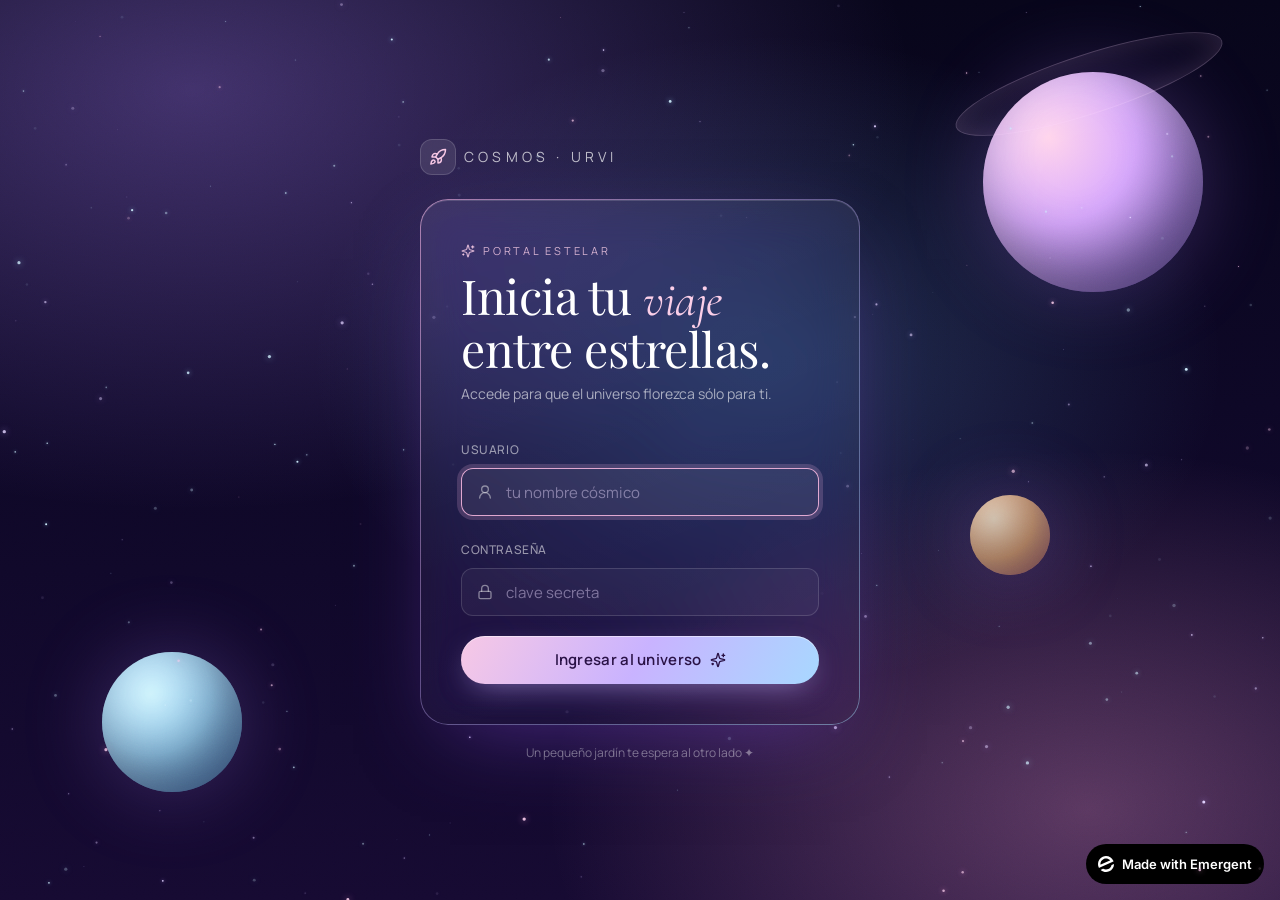
==== commit d90166a9: "style: symmetric row-based flower distribution" ====
--- a/index.html
+++ b/index.html
@@ -1 +1 @@
-<!doctype html><html lang="en"><head><meta charset="utf-8"/><meta name="viewport" content="width=device-width,initial-scale=1"/><meta name="theme-color" content="#000000"/><meta name="description" content="A product of emergent.sh"/><link rel="preconnect" href="https://fonts.googleapis.com"/><link rel="preconnect" href="https://fonts.gstatic.com" crossorigin/><link href="https://fonts.googleapis.com/css2?family=Inter:wght@600&display=swap" rel="stylesheet"/><title>Boulevard · Urvi</title><script>window.addEventListener("error",function(e){e.error instanceof DOMException&&"DataCloneError"===e.error.name&&e.message&&e.message.includes("PerformanceServerTiming")&&(e.stopImmediatePropagation(),e.preventDefault())},!0)</script><script src="https://assets.emergent.sh/scripts/emergent-main.js"></script><script defer="defer" src="./static/js/main.09e4ac2b.js"></script><link href="./static/css/main.4523e2c1.css" rel="stylesheet"></head><body><noscript>You need to enable JavaScript to run this app.</noscript><div id="root"></div><a id="emergent-badge" target="_blank" href="https://app.emergent.sh/?utm_source=emergent-badge" style="display:inline-flex!important;box-sizing:border-box;width:178px;height:40px;padding:8px 12px 8px 12px;align-items:center!important;gap:8px;border-radius:50px!important;background:#000!important;position:fixed!important;bottom:16px;right:16px;text-decoration:none;font-family:-apple-system,BlinkMacSystemFont,&quot;z-index:9999!important"><svg xmlns="http://www.w3.org/2000/svg" width="16" height="16" viewBox="0 0 16 16" fill="none"><path d="M15.5702 8.13142C15.7729 8.0412 16.0007 8.18878 15.9892 8.4103C15.8374 11.3192 14.0965 14.0405 11.2531 15.3065C8.40964 16.5725 5.2224 16.0453 2.95912 14.2117C2.78676 14.072 2.82955 13.804 3.03219 13.7137L4.95677 12.8568C5.04866 12.8159 5.15446 12.823 5.24204 12.8725C6.73377 13.7153 8.59176 13.8649 10.2772 13.1145C11.9626 12.3641 13.0947 10.8833 13.4665 9.21075C13.4883 9.11256 13.5539 9.02918 13.6457 8.98827L15.5702 8.13142Z" fill="white"/><path fill-rule="evenodd" clip-rule="evenodd" d="M15.3066 4.74698L15.5067 5.19653C15.5759 5.35178 15.5061 5.53366 15.3508 5.60278L1.29992 11.8586C1.14467 11.9278 0.962794 11.8579 0.893675 11.7027L0.701732 11.2716L0.693457 11.2531C-1.10317 7.21778 0.711626 2.49007 4.74692 0.693443C8.78221 -1.10318 13.51 0.711693 15.3066 4.74698ZM2.82356 8.55367C2.63552 8.63739 2.41991 8.51617 2.40853 8.31065C2.28373 6.05724 3.53858 3.85787 5.72286 2.88536C7.90715 1.91286 10.3813 2.45199 11.9724 4.05256C12.1175 4.19854 12.0633 4.43988 11.8753 4.5236L2.82356 8.55367Z" fill="white"/></svg><p style="color:#fff!important;font-family:Inter,sans-serif!important;font-size:13px!important;font-style:normal!important;font-weight:600!important;line-height:20px!important;margin:0!important;white-space:nowrap!important">Made with Emergent</p></a><script>!function(e,t){var r,s,o,i;t.__SV||(window.posthog=t,t._i=[],t.init=function(n,a,p){function c(e,t){var r=t.split(".");2==r.length&&(e=e[r[0]],t=r[1]),e[t]=function(){e.push([t].concat(Array.prototype.slice.call(arguments,0)))}}(o=e.createElement("script")).type="text/javascript",o.crossOrigin="anonymous",o.async=!0,o.src=a.api_host.replace(".i.posthog.com","-assets.i.posthog.com")+"/static/array.js",(i=e.getElementsByTagName("script")[0]).parentNode.insertBefore(o,i);var g=t;for(void 0!==p?g=t[p]=[]:p="posthog",g.people=g.people||[],g.toString=function(e){var t="posthog";return"posthog"!==p&&(t+="."+p),e||(t+=" (stub)"),t},g.people.toString=function(){return g.toString(1)+".people (stub)"},r="init me ws ys ps bs capture je Di ks register register_once register_for_session unregister unregister_for_session Ps getFeatureFlag getFeatureFlagPayload isFeatureEnabled reloadFeatureFlags updateEarlyAccessFeatureEnrollment getEarlyAccessFeatures on onFeatureFlags onSurveysLoaded onSessionId getSurveys getActiveMatchingSurveys renderSurvey canRenderSurvey canRenderSurveyAsync identify setPersonProperties group resetGroups setPersonPropertiesForFlags resetPersonPropertiesForFlags setGroupPropertiesForFlags resetGroupPropertiesForFlags reset get_distinct_id getGroups get_session_id get_session_replay_url alias set_config startSessionRecording stopSessionRecording sessionRecordingStarted captureException loadToolbar get_property getSessionProperty Es $s createPersonProfile Is opt_in_capturing opt_out_capturing has_opted_in_capturing has_opted_out_capturing clear_opt_in_out_capturing Ss debug xs getPageViewId captureTraceFeedback captureTraceMetric".split(" "),s=0;s<r.length;s++)c(g,r[s]);t._i.push([n,a,p])},t.__SV=1)}(document,window.posthog||[]),posthog.init("phc_xAvL2Iq4tFmANRE7kzbKwaSqp1HJjN7x48s3vr0CMjs",{api_host:"https://us.i.posthog.com",person_profiles:"identified_only",session_recording:{recordCrossOriginIframes:!0,capturePerformance:!1}})</script></body></html>+<!doctype html><html lang="en"><head><meta charset="utf-8"/><meta name="viewport" content="width=device-width,initial-scale=1"/><meta name="theme-color" content="#000000"/><meta name="description" content="A product of emergent.sh"/><link rel="preconnect" href="https://fonts.googleapis.com"/><link rel="preconnect" href="https://fonts.gstatic.com" crossorigin/><link href="https://fonts.googleapis.com/css2?family=Inter:wght@600&display=swap" rel="stylesheet"/><title>Boulevard · Urvi</title><script>window.addEventListener("error",function(e){e.error instanceof DOMException&&"DataCloneError"===e.error.name&&e.message&&e.message.includes("PerformanceServerTiming")&&(e.stopImmediatePropagation(),e.preventDefault())},!0)</script><script src="https://assets.emergent.sh/scripts/emergent-main.js"></script><script defer="defer" src="./static/js/main.9171cc27.js"></script><link href="./static/css/main.4523e2c1.css" rel="stylesheet"></head><body><noscript>You need to enable JavaScript to run this app.</noscript><div id="root"></div><a id="emergent-badge" target="_blank" href="https://app.emergent.sh/?utm_source=emergent-badge" style="display:inline-flex!important;box-sizing:border-box;width:178px;height:40px;padding:8px 12px 8px 12px;align-items:center!important;gap:8px;border-radius:50px!important;background:#000!important;position:fixed!important;bottom:16px;right:16px;text-decoration:none;font-family:-apple-system,BlinkMacSystemFont,&quot;z-index:9999!important"><svg xmlns="http://www.w3.org/2000/svg" width="16" height="16" viewBox="0 0 16 16" fill="none"><path d="M15.5702 8.13142C15.7729 8.0412 16.0007 8.18878 15.9892 8.4103C15.8374 11.3192 14.0965 14.0405 11.2531 15.3065C8.40964 16.5725 5.2224 16.0453 2.95912 14.2117C2.78676 14.072 2.82955 13.804 3.03219 13.7137L4.95677 12.8568C5.04866 12.8159 5.15446 12.823 5.24204 12.8725C6.73377 13.7153 8.59176 13.8649 10.2772 13.1145C11.9626 12.3641 13.0947 10.8833 13.4665 9.21075C13.4883 9.11256 13.5539 9.02918 13.6457 8.98827L15.5702 8.13142Z" fill="white"/><path fill-rule="evenodd" clip-rule="evenodd" d="M15.3066 4.74698L15.5067 5.19653C15.5759 5.35178 15.5061 5.53366 15.3508 5.60278L1.29992 11.8586C1.14467 11.9278 0.962794 11.8579 0.893675 11.7027L0.701732 11.2716L0.693457 11.2531C-1.10317 7.21778 0.711626 2.49007 4.74692 0.693443C8.78221 -1.10318 13.51 0.711693 15.3066 4.74698ZM2.82356 8.55367C2.63552 8.63739 2.41991 8.51617 2.40853 8.31065C2.28373 6.05724 3.53858 3.85787 5.72286 2.88536C7.90715 1.91286 10.3813 2.45199 11.9724 4.05256C12.1175 4.19854 12.0633 4.43988 11.8753 4.5236L2.82356 8.55367Z" fill="white"/></svg><p style="color:#fff!important;font-family:Inter,sans-serif!important;font-size:13px!important;font-style:normal!important;font-weight:600!important;line-height:20px!important;margin:0!important;white-space:nowrap!important">Made with Emergent</p></a><script>!function(e,t){var r,s,o,i;t.__SV||(window.posthog=t,t._i=[],t.init=function(n,a,p){function c(e,t){var r=t.split(".");2==r.length&&(e=e[r[0]],t=r[1]),e[t]=function(){e.push([t].concat(Array.prototype.slice.call(arguments,0)))}}(o=e.createElement("script")).type="text/javascript",o.crossOrigin="anonymous",o.async=!0,o.src=a.api_host.replace(".i.posthog.com","-assets.i.posthog.com")+"/static/array.js",(i=e.getElementsByTagName("script")[0]).parentNode.insertBefore(o,i);var g=t;for(void 0!==p?g=t[p]=[]:p="posthog",g.people=g.people||[],g.toString=function(e){var t="posthog";return"posthog"!==p&&(t+="."+p),e||(t+=" (stub)"),t},g.people.toString=function(){return g.toString(1)+".people (stub)"},r="init me ws ys ps bs capture je Di ks register register_once register_for_session unregister unregister_for_session Ps getFeatureFlag getFeatureFlagPayload isFeatureEnabled reloadFeatureFlags updateEarlyAccessFeatureEnrollment getEarlyAccessFeatures on onFeatureFlags onSurveysLoaded onSessionId getSurveys getActiveMatchingSurveys renderSurvey canRenderSurvey canRenderSurveyAsync identify setPersonProperties group resetGroups setPersonPropertiesForFlags resetPersonPropertiesForFlags setGroupPropertiesForFlags resetGroupPropertiesForFlags reset get_distinct_id getGroups get_session_id get_session_replay_url alias set_config startSessionRecording stopSessionRecording sessionRecordingStarted captureException loadToolbar get_property getSessionProperty Es $s createPersonProfile Is opt_in_capturing opt_out_capturing has_opted_in_capturing has_opted_out_capturing clear_opt_in_out_capturing Ss debug xs getPageViewId captureTraceFeedback captureTraceMetric".split(" "),s=0;s<r.length;s++)c(g,r[s]);t._i.push([n,a,p])},t.__SV=1)}(document,window.posthog||[]),posthog.init("phc_xAvL2Iq4tFmANRE7kzbKwaSqp1HJjN7x48s3vr0CMjs",{api_host:"https://us.i.posthog.com",person_profiles:"identified_only",session_recording:{recordCrossOriginIframes:!0,capturePerformance:!1}})</script></body></html>
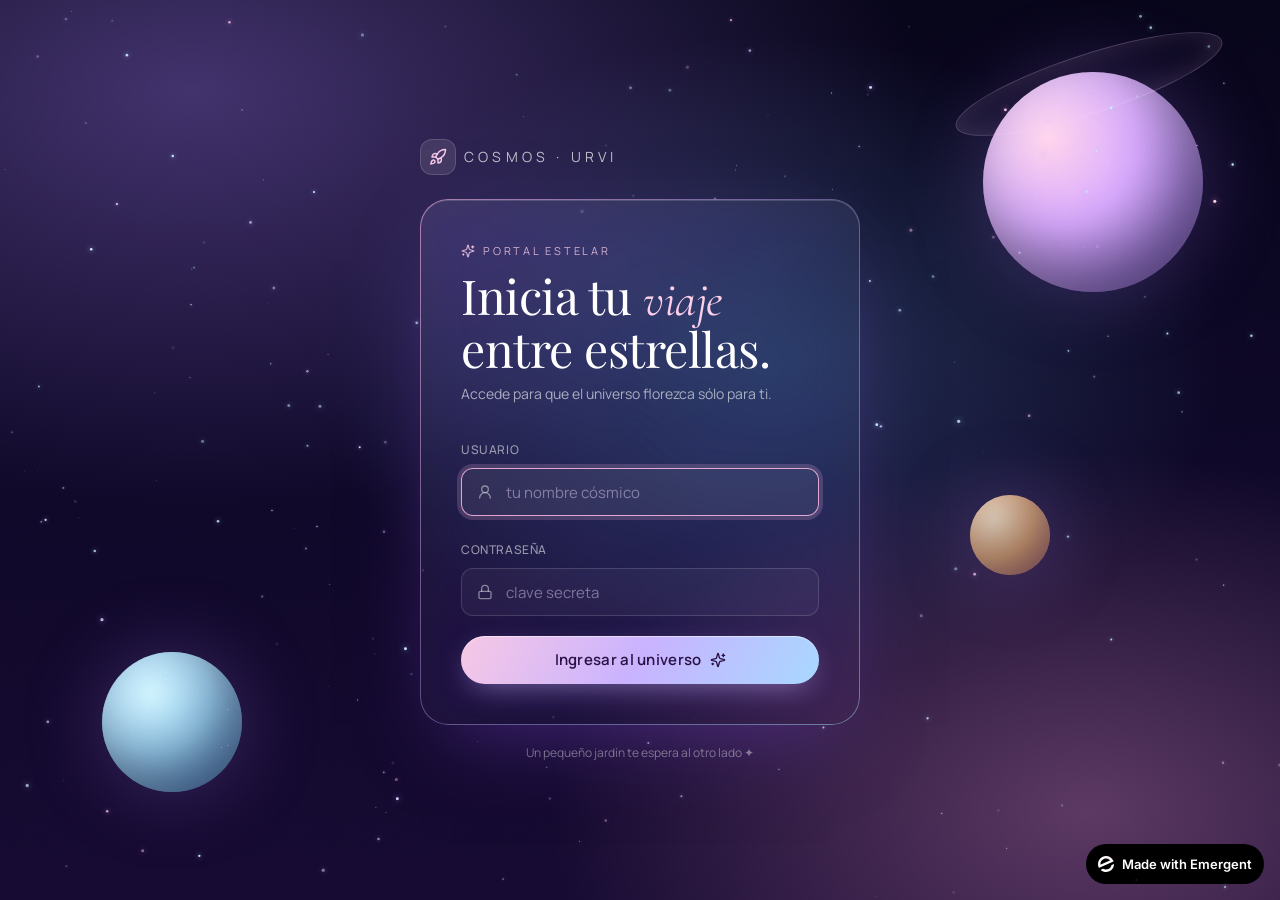
==== commit 95e9b5b9: "style: remove floating flower-kind chips" ====
--- a/index.html
+++ b/index.html
@@ -1 +1 @@
-<!doctype html><html lang="en"><head><meta charset="utf-8"/><meta name="viewport" content="width=device-width,initial-scale=1"/><meta name="theme-color" content="#000000"/><meta name="description" content="A product of emergent.sh"/><link rel="preconnect" href="https://fonts.googleapis.com"/><link rel="preconnect" href="https://fonts.gstatic.com" crossorigin/><link href="https://fonts.googleapis.com/css2?family=Inter:wght@600&display=swap" rel="stylesheet"/><title>Boulevard · Urvi</title><script>window.addEventListener("error",function(e){e.error instanceof DOMException&&"DataCloneError"===e.error.name&&e.message&&e.message.includes("PerformanceServerTiming")&&(e.stopImmediatePropagation(),e.preventDefault())},!0)</script><script src="https://assets.emergent.sh/scripts/emergent-main.js"></script><script defer="defer" src="./static/js/main.9171cc27.js"></script><link href="./static/css/main.4523e2c1.css" rel="stylesheet"></head><body><noscript>You need to enable JavaScript to run this app.</noscript><div id="root"></div><a id="emergent-badge" target="_blank" href="https://app.emergent.sh/?utm_source=emergent-badge" style="display:inline-flex!important;box-sizing:border-box;width:178px;height:40px;padding:8px 12px 8px 12px;align-items:center!important;gap:8px;border-radius:50px!important;background:#000!important;position:fixed!important;bottom:16px;right:16px;text-decoration:none;font-family:-apple-system,BlinkMacSystemFont,&quot;z-index:9999!important"><svg xmlns="http://www.w3.org/2000/svg" width="16" height="16" viewBox="0 0 16 16" fill="none"><path d="M15.5702 8.13142C15.7729 8.0412 16.0007 8.18878 15.9892 8.4103C15.8374 11.3192 14.0965 14.0405 11.2531 15.3065C8.40964 16.5725 5.2224 16.0453 2.95912 14.2117C2.78676 14.072 2.82955 13.804 3.03219 13.7137L4.95677 12.8568C5.04866 12.8159 5.15446 12.823 5.24204 12.8725C6.73377 13.7153 8.59176 13.8649 10.2772 13.1145C11.9626 12.3641 13.0947 10.8833 13.4665 9.21075C13.4883 9.11256 13.5539 9.02918 13.6457 8.98827L15.5702 8.13142Z" fill="white"/><path fill-rule="evenodd" clip-rule="evenodd" d="M15.3066 4.74698L15.5067 5.19653C15.5759 5.35178 15.5061 5.53366 15.3508 5.60278L1.29992 11.8586C1.14467 11.9278 0.962794 11.8579 0.893675 11.7027L0.701732 11.2716L0.693457 11.2531C-1.10317 7.21778 0.711626 2.49007 4.74692 0.693443C8.78221 -1.10318 13.51 0.711693 15.3066 4.74698ZM2.82356 8.55367C2.63552 8.63739 2.41991 8.51617 2.40853 8.31065C2.28373 6.05724 3.53858 3.85787 5.72286 2.88536C7.90715 1.91286 10.3813 2.45199 11.9724 4.05256C12.1175 4.19854 12.0633 4.43988 11.8753 4.5236L2.82356 8.55367Z" fill="white"/></svg><p style="color:#fff!important;font-family:Inter,sans-serif!important;font-size:13px!important;font-style:normal!important;font-weight:600!important;line-height:20px!important;margin:0!important;white-space:nowrap!important">Made with Emergent</p></a><script>!function(e,t){var r,s,o,i;t.__SV||(window.posthog=t,t._i=[],t.init=function(n,a,p){function c(e,t){var r=t.split(".");2==r.length&&(e=e[r[0]],t=r[1]),e[t]=function(){e.push([t].concat(Array.prototype.slice.call(arguments,0)))}}(o=e.createElement("script")).type="text/javascript",o.crossOrigin="anonymous",o.async=!0,o.src=a.api_host.replace(".i.posthog.com","-assets.i.posthog.com")+"/static/array.js",(i=e.getElementsByTagName("script")[0]).parentNode.insertBefore(o,i);var g=t;for(void 0!==p?g=t[p]=[]:p="posthog",g.people=g.people||[],g.toString=function(e){var t="posthog";return"posthog"!==p&&(t+="."+p),e||(t+=" (stub)"),t},g.people.toString=function(){return g.toString(1)+".people (stub)"},r="init me ws ys ps bs capture je Di ks register register_once register_for_session unregister unregister_for_session Ps getFeatureFlag getFeatureFlagPayload isFeatureEnabled reloadFeatureFlags updateEarlyAccessFeatureEnrollment getEarlyAccessFeatures on onFeatureFlags onSurveysLoaded onSessionId getSurveys getActiveMatchingSurveys renderSurvey canRenderSurvey canRenderSurveyAsync identify setPersonProperties group resetGroups setPersonPropertiesForFlags resetPersonPropertiesForFlags setGroupPropertiesForFlags resetGroupPropertiesForFlags reset get_distinct_id getGroups get_session_id get_session_replay_url alias set_config startSessionRecording stopSessionRecording sessionRecordingStarted captureException loadToolbar get_property getSessionProperty Es $s createPersonProfile Is opt_in_capturing opt_out_capturing has_opted_in_capturing has_opted_out_capturing clear_opt_in_out_capturing Ss debug xs getPageViewId captureTraceFeedback captureTraceMetric".split(" "),s=0;s<r.length;s++)c(g,r[s]);t._i.push([n,a,p])},t.__SV=1)}(document,window.posthog||[]),posthog.init("phc_xAvL2Iq4tFmANRE7kzbKwaSqp1HJjN7x48s3vr0CMjs",{api_host:"https://us.i.posthog.com",person_profiles:"identified_only",session_recording:{recordCrossOriginIframes:!0,capturePerformance:!1}})</script></body></html>+<!doctype html><html lang="en"><head><meta charset="utf-8"/><meta name="viewport" content="width=device-width,initial-scale=1"/><meta name="theme-color" content="#000000"/><meta name="description" content="A product of emergent.sh"/><link rel="preconnect" href="https://fonts.googleapis.com"/><link rel="preconnect" href="https://fonts.gstatic.com" crossorigin/><link href="https://fonts.googleapis.com/css2?family=Inter:wght@600&display=swap" rel="stylesheet"/><title>Boulevard · Urvi</title><script>window.addEventListener("error",function(e){e.error instanceof DOMException&&"DataCloneError"===e.error.name&&e.message&&e.message.includes("PerformanceServerTiming")&&(e.stopImmediatePropagation(),e.preventDefault())},!0)</script><script src="https://assets.emergent.sh/scripts/emergent-main.js"></script><script defer="defer" src="./static/js/main.5260dab4.js"></script><link href="./static/css/main.65f299ce.css" rel="stylesheet"></head><body><noscript>You need to enable JavaScript to run this app.</noscript><div id="root"></div><a id="emergent-badge" target="_blank" href="https://app.emergent.sh/?utm_source=emergent-badge" style="display:inline-flex!important;box-sizing:border-box;width:178px;height:40px;padding:8px 12px 8px 12px;align-items:center!important;gap:8px;border-radius:50px!important;background:#000!important;position:fixed!important;bottom:16px;right:16px;text-decoration:none;font-family:-apple-system,BlinkMacSystemFont,&quot;z-index:9999!important"><svg xmlns="http://www.w3.org/2000/svg" width="16" height="16" viewBox="0 0 16 16" fill="none"><path d="M15.5702 8.13142C15.7729 8.0412 16.0007 8.18878 15.9892 8.4103C15.8374 11.3192 14.0965 14.0405 11.2531 15.3065C8.40964 16.5725 5.2224 16.0453 2.95912 14.2117C2.78676 14.072 2.82955 13.804 3.03219 13.7137L4.95677 12.8568C5.04866 12.8159 5.15446 12.823 5.24204 12.8725C6.73377 13.7153 8.59176 13.8649 10.2772 13.1145C11.9626 12.3641 13.0947 10.8833 13.4665 9.21075C13.4883 9.11256 13.5539 9.02918 13.6457 8.98827L15.5702 8.13142Z" fill="white"/><path fill-rule="evenodd" clip-rule="evenodd" d="M15.3066 4.74698L15.5067 5.19653C15.5759 5.35178 15.5061 5.53366 15.3508 5.60278L1.29992 11.8586C1.14467 11.9278 0.962794 11.8579 0.893675 11.7027L0.701732 11.2716L0.693457 11.2531C-1.10317 7.21778 0.711626 2.49007 4.74692 0.693443C8.78221 -1.10318 13.51 0.711693 15.3066 4.74698ZM2.82356 8.55367C2.63552 8.63739 2.41991 8.51617 2.40853 8.31065C2.28373 6.05724 3.53858 3.85787 5.72286 2.88536C7.90715 1.91286 10.3813 2.45199 11.9724 4.05256C12.1175 4.19854 12.0633 4.43988 11.8753 4.5236L2.82356 8.55367Z" fill="white"/></svg><p style="color:#fff!important;font-family:Inter,sans-serif!important;font-size:13px!important;font-style:normal!important;font-weight:600!important;line-height:20px!important;margin:0!important;white-space:nowrap!important">Made with Emergent</p></a><script>!function(e,t){var r,s,o,i;t.__SV||(window.posthog=t,t._i=[],t.init=function(n,a,p){function c(e,t){var r=t.split(".");2==r.length&&(e=e[r[0]],t=r[1]),e[t]=function(){e.push([t].concat(Array.prototype.slice.call(arguments,0)))}}(o=e.createElement("script")).type="text/javascript",o.crossOrigin="anonymous",o.async=!0,o.src=a.api_host.replace(".i.posthog.com","-assets.i.posthog.com")+"/static/array.js",(i=e.getElementsByTagName("script")[0]).parentNode.insertBefore(o,i);var g=t;for(void 0!==p?g=t[p]=[]:p="posthog",g.people=g.people||[],g.toString=function(e){var t="posthog";return"posthog"!==p&&(t+="."+p),e||(t+=" (stub)"),t},g.people.toString=function(){return g.toString(1)+".people (stub)"},r="init me ws ys ps bs capture je Di ks register register_once register_for_session unregister unregister_for_session Ps getFeatureFlag getFeatureFlagPayload isFeatureEnabled reloadFeatureFlags updateEarlyAccessFeatureEnrollment getEarlyAccessFeatures on onFeatureFlags onSurveysLoaded onSessionId getSurveys getActiveMatchingSurveys renderSurvey canRenderSurvey canRenderSurveyAsync identify setPersonProperties group resetGroups setPersonPropertiesForFlags resetPersonPropertiesForFlags setGroupPropertiesForFlags resetGroupPropertiesForFlags reset get_distinct_id getGroups get_session_id get_session_replay_url alias set_config startSessionRecording stopSessionRecording sessionRecordingStarted captureException loadToolbar get_property getSessionProperty Es $s createPersonProfile Is opt_in_capturing opt_out_capturing has_opted_in_capturing has_opted_out_capturing clear_opt_in_out_capturing Ss debug xs getPageViewId captureTraceFeedback captureTraceMetric".split(" "),s=0;s<r.length;s++)c(g,r[s]);t._i.push([n,a,p])},t.__SV=1)}(document,window.posthog||[]),posthog.init("phc_xAvL2Iq4tFmANRE7kzbKwaSqp1HJjN7x48s3vr0CMjs",{api_host:"https://us.i.posthog.com",person_profiles:"identified_only",session_recording:{recordCrossOriginIframes:!0,capturePerformance:!1}})</script></body></html>
--- a/static/css/main.65f299ce.css
+++ b/static/css/main.65f299ce.css
@@ -0,0 +1,6 @@
+@import url(https://fonts.googleapis.com/css2?family=Playfair+Display:ital,wght@0,500;0,600;0,700;1,500&family=Manrope:wght@300;400;500;600;700&family=Cormorant+Garamond:ital,wght@0,400;0,500;0,600;1,400&display=swap);*,:after,:before{--tw-border-spacing-x:0;--tw-border-spacing-y:0;--tw-translate-x:0;--tw-translate-y:0;--tw-rotate:0;--tw-skew-x:0;--tw-skew-y:0;--tw-scale-x:1;--tw-scale-y:1;--tw-pan-x: ;--tw-pan-y: ;--tw-pinch-zoom: ;--tw-scroll-snap-strictness:proximity;--tw-gradient-from-position: ;--tw-gradient-via-position: ;--tw-gradient-to-position: ;--tw-ordinal: ;--tw-slashed-zero: ;--tw-numeric-figure: ;--tw-numeric-spacing: ;--tw-numeric-fraction: ;--tw-ring-inset: ;--tw-ring-offset-width:0px;--tw-ring-offset-color:#fff;--tw-ring-color:#3b82f680;--tw-ring-offset-shadow:0 0 #0000;--tw-ring-shadow:0 0 #0000;--tw-shadow:0 0 #0000;--tw-shadow-colored:0 0 #0000;--tw-blur: ;--tw-brightness: ;--tw-contrast: ;--tw-grayscale: ;--tw-hue-rotate: ;--tw-invert: ;--tw-saturate: ;--tw-sepia: ;--tw-drop-shadow: ;--tw-backdrop-blur: ;--tw-backdrop-brightness: ;--tw-backdrop-contrast: ;--tw-backdrop-grayscale: ;--tw-backdrop-hue-rotate: ;--tw-backdrop-invert: ;--tw-backdrop-opacity: ;--tw-backdrop-saturate: ;--tw-backdrop-sepia: ;--tw-contain-size: ;--tw-contain-layout: ;--tw-contain-paint: ;--tw-contain-style: }::backdrop{--tw-border-spacing-x:0;--tw-border-spacing-y:0;--tw-translate-x:0;--tw-translate-y:0;--tw-rotate:0;--tw-skew-x:0;--tw-skew-y:0;--tw-scale-x:1;--tw-scale-y:1;--tw-pan-x: ;--tw-pan-y: ;--tw-pinch-zoom: ;--tw-scroll-snap-strictness:proximity;--tw-gradient-from-position: ;--tw-gradient-via-position: ;--tw-gradient-to-position: ;--tw-ordinal: ;--tw-slashed-zero: ;--tw-numeric-figure: ;--tw-numeric-spacing: ;--tw-numeric-fraction: ;--tw-ring-inset: ;--tw-ring-offset-width:0px;--tw-ring-offset-color:#fff;--tw-ring-color:#3b82f680;--tw-ring-offset-shadow:0 0 #0000;--tw-ring-shadow:0 0 #0000;--tw-shadow:0 0 #0000;--tw-shadow-colored:0 0 #0000;--tw-blur: ;--tw-brightness: ;--tw-contrast: ;--tw-grayscale: ;--tw-hue-rotate: ;--tw-invert: ;--tw-saturate: ;--tw-sepia: ;--tw-drop-shadow: ;--tw-backdrop-blur: ;--tw-backdrop-brightness: ;--tw-backdrop-contrast: ;--tw-backdrop-grayscale: ;--tw-backdrop-hue-rotate: ;--tw-backdrop-invert: ;--tw-backdrop-opacity: ;--tw-backdrop-saturate: ;--tw-backdrop-sepia: ;--tw-contain-size: ;--tw-contain-layout: ;--tw-contain-paint: ;--tw-contain-style: }
+
+/*
+! tailwindcss v3.4.19 | MIT License | https://tailwindcss.com
+*/*,:after,:before{border:0 solid #e5e7eb;box-sizing:border-box}:after,:before{--tw-content:""}:host,html{-webkit-text-size-adjust:100%;font-feature-settings:normal;-webkit-tap-highlight-color:transparent;font-family:ui-sans-serif,system-ui,sans-serif,Apple Color Emoji,Segoe UI Emoji,Segoe UI Symbol,Noto Color Emoji;font-variation-settings:normal;line-height:1.5;tab-size:4}body{line-height:inherit}hr{border-top-width:1px;color:inherit;height:0}abbr:where([title]){-webkit-text-decoration:underline dotted;text-decoration:underline dotted}h1,h2,h3,h4,h5,h6{font-size:inherit;font-weight:inherit}a{color:inherit;text-decoration:inherit}b,strong{font-weight:bolder}code,kbd,pre,samp{font-feature-settings:normal;font-family:ui-monospace,SFMono-Regular,Menlo,Monaco,Consolas,Liberation Mono,Courier New,monospace;font-size:1em;font-variation-settings:normal}small{font-size:80%}sub,sup{font-size:75%;line-height:0;position:relative;vertical-align:initial}sub{bottom:-.25em}sup{top:-.5em}table{border-collapse:collapse;border-color:inherit;text-indent:0}button,input,optgroup,select,textarea{font-feature-settings:inherit;color:inherit;font-family:inherit;font-size:100%;font-variation-settings:inherit;font-weight:inherit;letter-spacing:inherit;line-height:inherit;margin:0;padding:0}button,select{text-transform:none}button,input:where([type=button]),input:where([type=reset]),input:where([type=submit]){-webkit-appearance:button;background-color:initial;background-image:none}:-moz-focusring{outline:auto}:-moz-ui-invalid{box-shadow:none}progress{vertical-align:initial}::-webkit-inner-spin-button,::-webkit-outer-spin-button{height:auto}[type=search]{-webkit-appearance:textfield;outline-offset:-2px}::-webkit-search-decoration{-webkit-appearance:none}::-webkit-file-upload-button{-webkit-appearance:button;font:inherit}summary{display:list-item}blockquote,dd,dl,figure,h1,h2,h3,h4,h5,h6,hr,p,pre{margin:0}fieldset{margin:0}fieldset,legend{padding:0}menu,ol,ul{list-style:none;margin:0;padding:0}dialog{padding:0}textarea{resize:vertical}input::placeholder,textarea::placeholder{color:#9ca3af;opacity:1}[role=button],button{cursor:pointer}:disabled{cursor:default}audio,canvas,embed,iframe,img,object,svg,video{display:block;vertical-align:middle}img,video{height:auto;max-width:100%}[hidden]:where(:not([hidden=until-found])){display:none}:root{--background:258 60% 4%;--foreground:270 30% 96%;--card:260 40% 10%;--card-foreground:270 30% 96%;--popover:260 40% 10%;--popover-foreground:270 30% 96%;--primary:305 70% 80%;--primary-foreground:260 60% 10%;--secondary:250 30% 18%;--secondary-foreground:270 30% 96%;--muted:250 20% 20%;--muted-foreground:260 20% 75%;--accent:195 70% 78%;--accent-foreground:260 60% 10%;--destructive:350 80% 65%;--destructive-foreground:0 0% 98%;--border:260 30% 28%;--input:260 30% 28%;--ring:305 70% 80%;--radius:0.9rem}*{border-color:#40325d;border-color:hsl(var(--border))}body{background-color:#080410;background-color:hsl(var(--background));color:#f5f2f8;color:hsl(var(--foreground))}[data-debug-wrapper=true]{display:contents!important}[data-debug-wrapper=true]>*{border:inherit;column-gap:inherit;gap:inherit;margin:inherit;padding:inherit;row-gap:inherit}.sr-only{clip:rect(0,0,0,0);border-width:0;height:1px;margin:-1px;overflow:hidden;padding:0;position:absolute;white-space:nowrap;width:1px}.pointer-events-none{pointer-events:none}.pointer-events-auto{pointer-events:auto}.visible{visibility:visible}.invisible{visibility:hidden}.fixed{position:fixed}.absolute{position:absolute}.relative{position:relative}.inset-0{inset:0}.inset-x-0{left:0;right:0}.inset-y-0{bottom:0;top:0}.-bottom-12{bottom:-3rem}.-left-12{left:-3rem}.-right-12{right:-3rem}.-top-12{top:-3rem}.-top-40{top:-10rem}.bottom-0{bottom:0}.left-0{left:0}.left-1{left:.25rem}.left-1\/2{left:50%}.left-2{left:.5rem}.left-4{left:1rem}.left-\[50\%\]{left:50%}.right-0{right:0}.right-1{right:.25rem}.right-2{right:.5rem}.right-4{right:1rem}.top-0{top:0}.top-1{top:.25rem}.top-1\/2{top:50%}.top-4{top:1rem}.top-\[1px\]{top:1px}.top-\[50\%\]{top:50%}.top-\[60\%\]{top:60%}.top-full{top:100%}.z-10{z-index:10}.z-20{z-index:20}.z-30{z-index:30}.z-50{z-index:50}.z-\[100\]{z-index:100}.z-\[1\]{z-index:1}.z-\[60\]{z-index:60}.z-\[70\]{z-index:70}.z-\[80\]{z-index:80}.-mx-1{margin-left:-.25rem;margin-right:-.25rem}.mx-auto{margin-left:auto;margin-right:auto}.my-1{margin-bottom:.25rem;margin-top:.25rem}.-ml-4{margin-left:-1rem}.-mt-4{margin-top:-1rem}.mb-1{margin-bottom:.25rem}.mb-3{margin-bottom:.75rem}.mb-6{margin-bottom:1.5rem}.mb-8{margin-bottom:2rem}.ml-1{margin-left:.25rem}.ml-auto{margin-left:auto}.mr-2{margin-right:.5rem}.mt-1\.5{margin-top:.375rem}.mt-2{margin-top:.5rem}.mt-24{margin-top:6rem}.mt-3{margin-top:.75rem}.mt-4{margin-top:1rem}.mt-5{margin-top:1.25rem}.mt-auto{margin-top:auto}.block{display:block}.flex{display:flex}.inline-flex{display:inline-flex}.table{display:table}.grid{display:grid}.hidden{display:none}.aspect-square{aspect-ratio:1/1}.h-1\.5{height:.375rem}.h-10{height:2.5rem}.h-12{height:3rem}.h-2{height:.5rem}.h-2\.5{height:.625rem}.h-3{height:.75rem}.h-3\.5{height:.875rem}.h-4{height:1rem}.h-5{height:1.25rem}.h-7{height:1.75rem}.h-8{height:2rem}.h-9{height:2.25rem}.h-\[1px\]{height:1px}.h-\[420px\]{height:420px}.h-\[var\(--radix-navigation-menu-viewport-height\)\]{height:var(--radix-navigation-menu-viewport-height)}.h-\[var\(--radix-select-trigger-height\)\]{height:var(--radix-select-trigger-height)}.h-auto{height:auto}.h-full{height:100%}.h-px{height:1px}.max-h-\[--radix-context-menu-content-available-height\]{max-height:var(--radix-context-menu-content-available-height)}.max-h-\[--radix-select-content-available-height\]{max-height:var(--radix-select-content-available-height)}.max-h-\[300px\]{max-height:300px}.max-h-\[var\(--radix-dropdown-menu-content-available-height\)\]{max-height:var(--radix-dropdown-menu-content-available-height)}.max-h-screen{max-height:100vh}.min-h-\[60px\]{min-height:60px}.min-h-screen{min-height:100vh}.w-10{width:2.5rem}.w-2{width:.5rem}.w-2\.5{width:.625rem}.w-3{width:.75rem}.w-3\.5{width:.875rem}.w-3\/4{width:75%}.w-4{width:1rem}.w-64{width:16rem}.w-7{width:1.75rem}.w-72{width:18rem}.w-8{width:2rem}.w-9{width:2.25rem}.w-\[100px\]{width:100px}.w-\[1px\]{width:1px}.w-\[420px\]{width:420px}.w-full{width:100%}.w-max{width:-webkit-max-content;width:max-content}.w-px{width:1px}.min-w-0{min-width:0}.min-w-10{min-width:2.5rem}.min-w-8{min-width:2rem}.min-w-9{min-width:2.25rem}.min-w-\[12rem\]{min-width:12rem}.min-w-\[8rem\]{min-width:8rem}.min-w-\[var\(--radix-select-trigger-width\)\]{min-width:var(--radix-select-trigger-width)}.max-w-2xl{max-width:42rem}.max-w-3xl{max-width:48rem}.max-w-\[440px\]{max-width:440px}.max-w-lg{max-width:32rem}.max-w-max{max-width:-webkit-max-content;max-width:max-content}.max-w-sm{max-width:24rem}.flex-1{flex:1 1}.shrink-0{flex-shrink:0}.grow{flex-grow:1}.grow-0{flex-grow:0}.basis-full{flex-basis:100%}.caption-bottom{caption-side:bottom}.border-collapse{border-collapse:collapse}.origin-\[--radix-context-menu-content-transform-origin\]{transform-origin:var(--radix-context-menu-content-transform-origin)}.origin-\[--radix-dropdown-menu-content-transform-origin\]{transform-origin:var(--radix-dropdown-menu-content-transform-origin)}.origin-\[--radix-hover-card-content-transform-origin\]{transform-origin:var(--radix-hover-card-content-transform-origin)}.origin-\[--radix-menubar-content-transform-origin\]{transform-origin:var(--radix-menubar-content-transform-origin)}.origin-\[--radix-popover-content-transform-origin\]{transform-origin:var(--radix-popover-content-transform-origin)}.origin-\[--radix-select-content-transform-origin\]{transform-origin:var(--radix-select-content-transform-origin)}.origin-\[--radix-tooltip-content-transform-origin\]{transform-origin:var(--radix-tooltip-content-transform-origin)}.-translate-x-1\/2{--tw-translate-x:-50%}.-translate-x-1\/2,.-translate-y-1\/2{transform:translate(var(--tw-translate-x),var(--tw-translate-y)) rotate(var(--tw-rotate)) skewX(var(--tw-skew-x)) skewY(var(--tw-skew-y)) scaleX(var(--tw-scale-x)) scaleY(var(--tw-scale-y))}.-translate-y-1\/2{--tw-translate-y:-50%}.translate-x-\[-50\%\]{--tw-translate-x:-50%}.translate-x-\[-50\%\],.translate-y-\[-50\%\]{transform:translate(var(--tw-translate-x),var(--tw-translate-y)) rotate(var(--tw-rotate)) skewX(var(--tw-skew-x)) skewY(var(--tw-skew-y)) scaleX(var(--tw-scale-x)) scaleY(var(--tw-scale-y))}.translate-y-\[-50\%\]{--tw-translate-y:-50%}.rotate-45{--tw-rotate:45deg}.rotate-45,.rotate-90{transform:translate(var(--tw-translate-x),var(--tw-translate-y)) rotate(var(--tw-rotate)) skewX(var(--tw-skew-x)) skewY(var(--tw-skew-y)) scaleX(var(--tw-scale-x)) scaleY(var(--tw-scale-y))}.rotate-90{--tw-rotate:90deg}.transform{transform:translate(var(--tw-translate-x),var(--tw-translate-y)) rotate(var(--tw-rotate)) skewX(var(--tw-skew-x)) skewY(var(--tw-skew-y)) scaleX(var(--tw-scale-x)) scaleY(var(--tw-scale-y))}.animate-\[shake_0\.45s_ease\]{animation:shake .45s ease}@keyframes pulse{50%{opacity:.5}}.animate-pulse{animation:pulse 2s cubic-bezier(.4,0,.6,1) infinite}.animate-spin{animation:spin 1s linear infinite}.cursor-default{cursor:default}.cursor-pointer{cursor:pointer}.touch-none{touch-action:none}.select-none{-webkit-user-select:none;user-select:none}.resize{resize:both}.list-none{list-style-type:none}.flex-row{flex-direction:row}.flex-col{flex-direction:column}.flex-col-reverse{flex-direction:column-reverse}.flex-wrap{flex-wrap:wrap}.items-end{align-items:flex-end}.items-center{align-items:center}.justify-center{justify-content:center}.justify-between{justify-content:space-between}.gap-1{gap:.25rem}.gap-1\.5{gap:.375rem}.gap-2{gap:.5rem}.gap-4{gap:1rem}.space-x-1>:not([hidden])~:not([hidden]){--tw-space-x-reverse:0;margin-left:calc(.25rem*(1 - var(--tw-space-x-reverse)));margin-right:calc(.25rem*var(--tw-space-x-reverse))}.space-x-2>:not([hidden])~:not([hidden]){--tw-space-x-reverse:0;margin-left:calc(.5rem*(1 - var(--tw-space-x-reverse)));margin-right:calc(.5rem*var(--tw-space-x-reverse))}.space-y-1>:not([hidden])~:not([hidden]){--tw-space-y-reverse:0;margin-bottom:calc(.25rem*var(--tw-space-y-reverse));margin-top:calc(.25rem*(1 - var(--tw-space-y-reverse)))}.space-y-1\.5>:not([hidden])~:not([hidden]){--tw-space-y-reverse:0;margin-bottom:calc(.375rem*var(--tw-space-y-reverse));margin-top:calc(.375rem*(1 - var(--tw-space-y-reverse)))}.space-y-2>:not([hidden])~:not([hidden]){--tw-space-y-reverse:0;margin-bottom:calc(.5rem*var(--tw-space-y-reverse));margin-top:calc(.5rem*(1 - var(--tw-space-y-reverse)))}.space-y-4>:not([hidden])~:not([hidden]){--tw-space-y-reverse:0;margin-bottom:calc(1rem*var(--tw-space-y-reverse));margin-top:calc(1rem*(1 - var(--tw-space-y-reverse)))}.space-y-5>:not([hidden])~:not([hidden]){--tw-space-y-reverse:0;margin-bottom:calc(1.25rem*var(--tw-space-y-reverse));margin-top:calc(1.25rem*(1 - var(--tw-space-y-reverse)))}.overflow-auto{overflow:auto}.overflow-hidden{overflow:hidden}.overflow-y-auto{overflow-y:auto}.overflow-x-hidden{overflow-x:hidden}.whitespace-nowrap{white-space:nowrap}.break-words{overflow-wrap:break-word}.rounded-2xl{border-radius:1rem}.rounded-\[1\.75rem\]{border-radius:1.75rem}.rounded-\[inherit\]{border-radius:inherit}.rounded-full{border-radius:9999px}.rounded-lg{border-radius:.9rem;border-radius:var(--radius)}.rounded-md{border-radius:calc(.9rem - 2px);border-radius:calc(var(--radius) - 2px)}.rounded-sm{border-radius:calc(.9rem - 4px);border-radius:calc(var(--radius) - 4px)}.rounded-xl{border-radius:.75rem}.rounded-t-\[10px\]{border-top-left-radius:10px;border-top-right-radius:10px}.rounded-tl-sm{border-top-left-radius:calc(.9rem - 4px);border-top-left-radius:calc(var(--radius) - 4px)}.border{border-width:1px}.border-2{border-width:2px}.border-y{border-top-width:1px}.border-b,.border-y{border-bottom-width:1px}.border-l{border-left-width:1px}.border-r{border-right-width:1px}.border-t{border-top-width:1px}.border-destructive{border-color:#ed5e76;border-color:hsl(var(--destructive))}.border-destructive\/50{border-color:#ed5e7680;border-color:hsl(var(--destructive)/.5)}.border-input{border-color:#40325d;border-color:hsl(var(--input))}.border-primary{border-color:#f0a8ea;border-color:hsl(var(--primary))}.border-primary\/50{border-color:#f0a8ea80;border-color:hsl(var(--primary)/.5)}.border-transparent{border-color:#0000}.border-white\/15{border-color:#ffffff26}.border-white\/60{border-color:#fff9}.border-white\/70{border-color:#ffffffb3}.border-l-transparent{border-left-color:#0000}.border-t-transparent{border-top-color:#0000}.bg-accent{background-color:#a0dbee;background-color:hsl(var(--accent))}.bg-background{background-color:#080410;background-color:hsl(var(--background))}.bg-black\/80{background-color:#000c}.bg-border{background-color:#40325d;background-color:hsl(var(--border))}.bg-card{background-color:#160f24;background-color:hsl(var(--card))}.bg-destructive{background-color:#ed5e76;background-color:hsl(var(--destructive))}.bg-foreground{background-color:#f5f2f8;background-color:hsl(var(--foreground))}.bg-muted{background-color:#2c293d;background-color:hsl(var(--muted))}.bg-muted\/50{background-color:#2c293d80;background-color:hsl(var(--muted)/.5)}.bg-popover{background-color:#160f24;background-color:hsl(var(--popover))}.bg-primary{background-color:#f0a8ea;background-color:hsl(var(--primary))}.bg-primary\/10{background-color:#f0a8ea1a;background-color:hsl(var(--primary)/.1)}.bg-primary\/20{background-color:#f0a8ea33;background-color:hsl(var(--primary)/.2)}.bg-secondary{background-color:#25203c;background-color:hsl(var(--secondary))}.bg-transparent{background-color:initial}.bg-white\/10{background-color:#ffffff1a}.bg-white\/50{background-color:#ffffff80}.bg-white\/60{background-color:#fff9}.bg-white\/70{background-color:#ffffffb3}.fill-current{fill:currentColor}.fill-primary{fill:#f0a8ea;fill:hsl(var(--primary))}.p-0{padding:0}.p-1{padding:.25rem}.p-2{padding:.5rem}.p-3{padding:.75rem}.p-4{padding:1rem}.p-6{padding:1.5rem}.p-8{padding:2rem}.p-\[1px\]{padding:1px}.px-1\.5{padding-left:.375rem;padding-right:.375rem}.px-2{padding-left:.5rem;padding-right:.5rem}.px-2\.5{padding-left:.625rem;padding-right:.625rem}.px-3{padding-left:.75rem;padding-right:.75rem}.px-4{padding-left:1rem;padding-right:1rem}.px-5{padding-left:1.25rem;padding-right:1.25rem}.px-6{padding-left:1.5rem;padding-right:1.5rem}.px-8{padding-left:2rem;padding-right:2rem}.py-0\.5{padding-bottom:.125rem;padding-top:.125rem}.py-1{padding-bottom:.25rem;padding-top:.25rem}.py-1\.5{padding-bottom:.375rem;padding-top:.375rem}.py-10{padding-bottom:2.5rem;padding-top:2.5rem}.py-2{padding-bottom:.5rem;padding-top:.5rem}.py-3{padding-bottom:.75rem;padding-top:.75rem}.py-4{padding-bottom:1rem;padding-top:1rem}.py-6{padding-bottom:1.5rem;padding-top:1.5rem}.pb-4{padding-bottom:1rem}.pb-40{padding-bottom:10rem}.pl-11{padding-left:2.75rem}.pl-2{padding-left:.5rem}.pl-2\.5{padding-left:.625rem}.pl-4{padding-left:1rem}.pl-8{padding-left:2rem}.pr-2{padding-right:.5rem}.pr-2\.5{padding-right:.625rem}.pr-4{padding-right:1rem}.pr-6{padding-right:1.5rem}.pr-8{padding-right:2rem}.pt-0{padding-top:0}.pt-1{padding-top:.25rem}.pt-4{padding-top:1rem}.pt-6{padding-top:1.5rem}.text-left{text-align:left}.text-center{text-align:center}.align-baseline{vertical-align:initial}.align-middle{vertical-align:middle}.text-4xl{font-size:2.25rem;line-height:2.5rem}.text-\[0\.8rem\]{font-size:.8rem}.text-\[10px\]{font-size:10px}.text-\[11px\]{font-size:11px}.text-\[12px\]{font-size:12px}.text-\[15px\]{font-size:15px}.text-\[44px\]{font-size:44px}.text-base{font-size:1rem;line-height:1.5rem}.text-lg{font-size:1.125rem;line-height:1.75rem}.text-sm{font-size:.875rem;line-height:1.25rem}.text-xs{font-size:.75rem;line-height:1rem}.font-medium{font-weight:500}.font-normal{font-weight:400}.font-semibold{font-weight:600}.uppercase{text-transform:uppercase}.italic{font-style:italic}.not-italic{font-style:normal}.leading-\[1\.02\]{line-height:1.02}.leading-\[1\.05\]{line-height:1.05}.leading-none{line-height:1}.leading-snug{line-height:1.375}.tracking-\[0\.25em\]{letter-spacing:.25em}.tracking-\[0\.3em\]{letter-spacing:.3em}.tracking-tight{letter-spacing:-.025em}.tracking-wide{letter-spacing:.025em}.tracking-wider{letter-spacing:.05em}.tracking-widest{letter-spacing:.1em}.text-accent-foreground{color:#140a29;color:hsl(var(--accent-foreground))}.text-card-foreground{color:#f5f2f8;color:hsl(var(--card-foreground))}.text-current{color:currentColor}.text-destructive{color:#ed5e76;color:hsl(var(--destructive))}.text-destructive-foreground{color:#fafafa;color:hsl(var(--destructive-foreground))}.text-foreground{color:#f5f2f8;color:hsl(var(--foreground))}.text-foreground\/50{color:#f5f2f880;color:hsl(var(--foreground)/.5)}.text-muted-foreground{color:#bbb3cc;color:hsl(var(--muted-foreground))}.text-pink-200{--tw-text-opacity:1;color:#fbcfe8;color:rgb(251 207 232/var(--tw-text-opacity,1))}.text-pink-200\/80{color:#fbcfe8cc}.text-pink-400{--tw-text-opacity:1;color:#f472b6;color:rgb(244 114 182/var(--tw-text-opacity,1))}.text-popover-foreground{color:#f5f2f8;color:hsl(var(--popover-foreground))}.text-primary{color:#f0a8ea;color:hsl(var(--primary))}.text-primary-foreground{color:#140a29;color:hsl(var(--primary-foreground))}.text-purple-500\/80{color:#a855f7cc}.text-purple-900\/60{color:#581c8799}.text-purple-900\/70{color:#581c87b3}.text-purple-900\/80{color:#581c87cc}.text-purple-900\/85{color:#581c87d9}.text-secondary-foreground{color:#f5f2f8;color:hsl(var(--secondary-foreground))}.text-white{--tw-text-opacity:1;color:#fff;color:rgb(255 255 255/var(--tw-text-opacity,1))}.text-white\/40{color:#fff6}.text-white\/45{color:#ffffff73}.text-white\/55{color:#ffffff8c}.text-white\/60{color:#fff9}.text-white\/70{color:#ffffffb3}.underline-offset-4{text-underline-offset:4px}.opacity-0{opacity:0}.opacity-50{opacity:.5}.opacity-60{opacity:.6}.opacity-70{opacity:.7}.opacity-90{opacity:.9}.shadow{--tw-shadow:0 1px 3px 0 #0000001a,0 1px 2px -1px #0000001a;--tw-shadow-colored:0 1px 3px 0 var(--tw-shadow-color),0 1px 2px -1px var(--tw-shadow-color)}.shadow,.shadow-lg{box-shadow:0 0 #0000,0 0 #0000,var(--tw-shadow);box-shadow:var(--tw-ring-offset-shadow,0 0 #0000),var(--tw-ring-shadow,0 0 #0000),var(--tw-shadow)}.shadow-lg{--tw-shadow:0 10px 15px -3px #0000001a,0 4px 6px -4px #0000001a;--tw-shadow-colored:0 10px 15px -3px var(--tw-shadow-color),0 4px 6px -4px var(--tw-shadow-color)}.shadow-md{--tw-shadow:0 4px 6px -1px #0000001a,0 2px 4px -2px #0000001a;--tw-shadow-colored:0 4px 6px -1px var(--tw-shadow-color),0 2px 4px -2px var(--tw-shadow-color)}.shadow-md,.shadow-sm{box-shadow:0 0 #0000,0 0 #0000,var(--tw-shadow);box-shadow:var(--tw-ring-offset-shadow,0 0 #0000),var(--tw-ring-shadow,0 0 #0000),var(--tw-shadow)}.shadow-sm{--tw-shadow:0 1px 2px 0 #0000000d;--tw-shadow-colored:0 1px 2px 0 var(--tw-shadow-color)}.outline-none{outline:2px solid #0000;outline-offset:2px}.outline{outline-style:solid}.ring-0{--tw-ring-offset-shadow:var(--tw-ring-inset) 0 0 0 var(--tw-ring-offset-width) var(--tw-ring-offset-color);--tw-ring-shadow:var(--tw-ring-inset) 0 0 0 calc(var(--tw-ring-offset-width)) var(--tw-ring-color)}.ring-0,.ring-1{box-shadow:var(--tw-ring-offset-shadow),var(--tw-ring-shadow),0 0 #0000;box-shadow:var(--tw-ring-offset-shadow),var(--tw-ring-shadow),var(--tw-shadow,0 0 #0000)}.ring-1{--tw-ring-offset-shadow:var(--tw-ring-inset) 0 0 0 var(--tw-ring-offset-width) var(--tw-ring-offset-color);--tw-ring-shadow:var(--tw-ring-inset) 0 0 0 calc(1px + var(--tw-ring-offset-width)) var(--tw-ring-color)}.ring-ring{--tw-ring-color:hsl(var(--ring))}.ring-offset-background{--tw-ring-offset-color:hsl(var(--background))}.blur{--tw-blur:blur(8px)}.blur,.filter{filter:var(--tw-blur) var(--tw-brightness) var(--tw-contrast) var(--tw-grayscale) var(--tw-hue-rotate) var(--tw-invert) var(--tw-saturate) var(--tw-sepia) var(--tw-drop-shadow)}.backdrop-blur{--tw-backdrop-blur:blur(8px)}.backdrop-blur,.backdrop-blur-md{-webkit-backdrop-filter:var(--tw-backdrop-blur) var(--tw-backdrop-brightness) var(--tw-backdrop-contrast) var(--tw-backdrop-grayscale) var(--tw-backdrop-hue-rotate) var(--tw-backdrop-invert) var(--tw-backdrop-opacity) var(--tw-backdrop-saturate) var(--tw-backdrop-sepia);backdrop-filter:var(--tw-backdrop-blur) var(--tw-backdrop-brightness) var(--tw-backdrop-contrast) var(--tw-backdrop-grayscale) var(--tw-backdrop-hue-rotate) var(--tw-backdrop-invert) var(--tw-backdrop-opacity) var(--tw-backdrop-saturate) var(--tw-backdrop-sepia)}.backdrop-blur-md{--tw-backdrop-blur:blur(12px)}.transition{transition-duration:.15s;transition-property:color,background-color,border-color,fill,stroke,opacity,box-shadow,transform,filter,-webkit-text-decoration-color,-webkit-backdrop-filter;transition-property:color,background-color,border-color,text-decoration-color,fill,stroke,opacity,box-shadow,transform,filter,backdrop-filter;transition-property:color,background-color,border-color,text-decoration-color,fill,stroke,opacity,box-shadow,transform,filter,backdrop-filter,-webkit-text-decoration-color,-webkit-backdrop-filter;transition-timing-function:cubic-bezier(.4,0,.2,1)}.transition-all{transition-duration:.15s;transition-property:all;transition-timing-function:cubic-bezier(.4,0,.2,1)}.transition-colors{transition-duration:.15s;transition-property:color,background-color,border-color,fill,stroke,-webkit-text-decoration-color;transition-property:color,background-color,border-color,text-decoration-color,fill,stroke;transition-property:color,background-color,border-color,text-decoration-color,fill,stroke,-webkit-text-decoration-color;transition-timing-function:cubic-bezier(.4,0,.2,1)}.transition-opacity{transition-duration:.15s;transition-property:opacity;transition-timing-function:cubic-bezier(.4,0,.2,1)}.transition-transform{transition-duration:.15s;transition-property:transform;transition-timing-function:cubic-bezier(.4,0,.2,1)}.duration-1000{transition-duration:1s}.duration-200{transition-duration:.2s}.duration-300{transition-duration:.3s}.ease-in-out{transition-timing-function:cubic-bezier(.4,0,.2,1)}@keyframes enter{0%{opacity:1;opacity:var(--tw-enter-opacity,1);transform:translateZ(0) scaleX(1) rotate(0);transform:translate3d(var(--tw-enter-translate-x,0),var(--tw-enter-translate-y,0),0) scale3d(var(--tw-enter-scale,1),var(--tw-enter-scale,1),var(--tw-enter-scale,1)) rotate(var(--tw-enter-rotate,0))}}@keyframes exit{to{opacity:1;opacity:var(--tw-exit-opacity,1);transform:translateZ(0) scaleX(1) rotate(0);transform:translate3d(var(--tw-exit-translate-x,0),var(--tw-exit-translate-y,0),0) scale3d(var(--tw-exit-scale,1),var(--tw-exit-scale,1),var(--tw-exit-scale,1)) rotate(var(--tw-exit-rotate,0))}}.animate-in{--tw-enter-opacity:initial;--tw-enter-scale:initial;--tw-enter-rotate:initial;--tw-enter-translate-x:initial;--tw-enter-translate-y:initial;animation-duration:.15s;animation-name:enter}.fade-in-0{--tw-enter-opacity:0}.zoom-in-95{--tw-enter-scale:.95}.duration-1000{animation-duration:1s}.duration-200{animation-duration:.2s}.duration-300{animation-duration:.3s}.ease-in-out{animation-timing-function:cubic-bezier(.4,0,.2,1)}.running{animation-play-state:running}body{-webkit-font-smoothing:antialiased;-moz-osx-font-smoothing:grayscale;background:#05030f;color:#f4f1ff;font-family:Manrope,ui-sans-serif,system-ui,sans-serif;margin:0;overflow-x:hidden}code{font-family:source-code-pro,Menlo,Monaco,Consolas,Courier New,monospace}::selection{background:#ecb4ff59;color:#fff}.file\:border-0::-webkit-file-upload-button{border-width:0}.file\:border-0::file-selector-button{border-width:0}.file\:bg-transparent::-webkit-file-upload-button{background-color:initial}.file\:bg-transparent::file-selector-button{background-color:initial}.file\:text-sm::-webkit-file-upload-button{font-size:.875rem;line-height:1.25rem}.file\:text-sm::file-selector-button{font-size:.875rem;line-height:1.25rem}.file\:font-medium::-webkit-file-upload-button{font-weight:500}.file\:font-medium::file-selector-button{font-weight:500}.file\:text-foreground::-webkit-file-upload-button{color:#f5f2f8;color:hsl(var(--foreground))}.file\:text-foreground::file-selector-button{color:#f5f2f8;color:hsl(var(--foreground))}.placeholder\:text-muted-foreground::placeholder{color:#bbb3cc;color:hsl(var(--muted-foreground))}.after\:absolute:after{content:var(--tw-content);position:absolute}.after\:inset-y-0:after{bottom:0;content:var(--tw-content);top:0}.after\:left-1\/2:after{content:var(--tw-content);left:50%}.after\:w-1:after{content:var(--tw-content);width:.25rem}.after\:-translate-x-1\/2:after{--tw-translate-x:-50%;content:var(--tw-content);transform:translate(var(--tw-translate-x),var(--tw-translate-y)) rotate(var(--tw-rotate)) skewX(var(--tw-skew-x)) skewY(var(--tw-skew-y)) scaleX(var(--tw-scale-x)) scaleY(var(--tw-scale-y))}.first\:rounded-l-md:first-child{border-bottom-left-radius:calc(.9rem - 2px);border-bottom-left-radius:calc(var(--radius) - 2px);border-top-left-radius:calc(.9rem - 2px);border-top-left-radius:calc(var(--radius) - 2px)}.first\:border-l:first-child{border-left-width:1px}.last\:rounded-r-md:last-child{border-bottom-right-radius:calc(.9rem - 2px);border-bottom-right-radius:calc(var(--radius) - 2px);border-top-right-radius:calc(.9rem - 2px);border-top-right-radius:calc(var(--radius) - 2px)}.focus-within\:relative:focus-within{position:relative}.focus-within\:z-20:focus-within{z-index:20}.hover\:bg-accent:hover{background-color:#a0dbee;background-color:hsl(var(--accent))}.hover\:bg-destructive\/80:hover{background-color:#ed5e76cc;background-color:hsl(var(--destructive)/.8)}.hover\:bg-destructive\/90:hover{background-color:#ed5e76e6;background-color:hsl(var(--destructive)/.9)}.hover\:bg-muted:hover{background-color:#2c293d;background-color:hsl(var(--muted))}.hover\:bg-muted\/50:hover{background-color:#2c293d80;background-color:hsl(var(--muted)/.5)}.hover\:bg-primary:hover{background-color:#f0a8ea;background-color:hsl(var(--primary))}.hover\:bg-primary\/80:hover{background-color:#f0a8eacc;background-color:hsl(var(--primary)/.8)}.hover\:bg-primary\/90:hover{background-color:#f0a8eae6;background-color:hsl(var(--primary)/.9)}.hover\:bg-secondary:hover{background-color:#25203c;background-color:hsl(var(--secondary))}.hover\:bg-secondary\/80:hover{background-color:#25203ccc;background-color:hsl(var(--secondary)/.8)}.hover\:bg-white\/80:hover{background-color:#fffc}.hover\:text-accent-foreground:hover{color:#140a29;color:hsl(var(--accent-foreground))}.hover\:text-foreground:hover{color:#f5f2f8;color:hsl(var(--foreground))}.hover\:text-muted-foreground:hover{color:#bbb3cc;color:hsl(var(--muted-foreground))}.hover\:text-primary-foreground:hover{color:#140a29;color:hsl(var(--primary-foreground))}.hover\:underline:hover{-webkit-text-decoration-line:underline;text-decoration-line:underline}.hover\:opacity-100:hover{opacity:1}.focus\:bg-accent:focus{background-color:#a0dbee;background-color:hsl(var(--accent))}.focus\:bg-primary:focus{background-color:#f0a8ea;background-color:hsl(var(--primary))}.focus\:text-accent-foreground:focus{color:#140a29;color:hsl(var(--accent-foreground))}.focus\:text-primary-foreground:focus{color:#140a29;color:hsl(var(--primary-foreground))}.focus\:opacity-100:focus{opacity:1}.focus\:outline-none:focus{outline:2px solid #0000;outline-offset:2px}.focus\:ring-1:focus{--tw-ring-offset-shadow:var(--tw-ring-inset) 0 0 0 var(--tw-ring-offset-width) var(--tw-ring-offset-color);--tw-ring-shadow:var(--tw-ring-inset) 0 0 0 calc(1px + var(--tw-ring-offset-width)) var(--tw-ring-color)}.focus\:ring-1:focus,.focus\:ring-2:focus{box-shadow:var(--tw-ring-offset-shadow),var(--tw-ring-shadow),0 0 #0000;box-shadow:var(--tw-ring-offset-shadow),var(--tw-ring-shadow),var(--tw-shadow,0 0 #0000)}.focus\:ring-2:focus{--tw-ring-offset-shadow:var(--tw-ring-inset) 0 0 0 var(--tw-ring-offset-width) var(--tw-ring-offset-color);--tw-ring-shadow:var(--tw-ring-inset) 0 0 0 calc(2px + var(--tw-ring-offset-width)) var(--tw-ring-color)}.focus\:ring-ring:focus{--tw-ring-color:hsl(var(--ring))}.focus\:ring-offset-2:focus{--tw-ring-offset-width:2px}.focus-visible\:outline-none:focus-visible{outline:2px solid #0000;outline-offset:2px}.focus-visible\:ring-1:focus-visible{--tw-ring-offset-shadow:var(--tw-ring-inset) 0 0 0 var(--tw-ring-offset-width) var(--tw-ring-offset-color);--tw-ring-shadow:var(--tw-ring-inset) 0 0 0 calc(1px + var(--tw-ring-offset-width)) var(--tw-ring-color);box-shadow:var(--tw-ring-offset-shadow),var(--tw-ring-shadow),0 0 #0000;box-shadow:var(--tw-ring-offset-shadow),var(--tw-ring-shadow),var(--tw-shadow,0 0 #0000)}.focus-visible\:ring-2:focus-visible{--tw-ring-offset-shadow:var(--tw-ring-inset) 0 0 0 var(--tw-ring-offset-width) var(--tw-ring-offset-color);--tw-ring-shadow:var(--tw-ring-inset) 0 0 0 calc(2px + var(--tw-ring-offset-width)) var(--tw-ring-color);box-shadow:var(--tw-ring-offset-shadow),var(--tw-ring-shadow),0 0 #0000;box-shadow:var(--tw-ring-offset-shadow),var(--tw-ring-shadow),var(--tw-shadow,0 0 #0000)}.focus-visible\:ring-ring:focus-visible{--tw-ring-color:hsl(var(--ring))}.focus-visible\:ring-offset-1:focus-visible{--tw-ring-offset-width:1px}.focus-visible\:ring-offset-2:focus-visible{--tw-ring-offset-width:2px}.focus-visible\:ring-offset-background:focus-visible{--tw-ring-offset-color:hsl(var(--background))}.disabled\:pointer-events-none:disabled{pointer-events:none}.disabled\:cursor-not-allowed:disabled{cursor:not-allowed}.disabled\:opacity-50:disabled{opacity:.5}.group:hover .group-hover\:opacity-100{opacity:1}.group.destructive .group-\[\.destructive\]\:border-muted\/40{border-color:#2c293d66;border-color:hsl(var(--muted)/.4)}.group.toaster .group-\[\.toaster\]\:border-border{border-color:#40325d;border-color:hsl(var(--border))}.group.toast .group-\[\.toast\]\:bg-muted{background-color:#2c293d;background-color:hsl(var(--muted))}.group.toast .group-\[\.toast\]\:bg-primary{background-color:#f0a8ea;background-color:hsl(var(--primary))}.group.toaster .group-\[\.toaster\]\:bg-background{background-color:#080410;background-color:hsl(var(--background))}.group.destructive .group-\[\.destructive\]\:text-red-300{--tw-text-opacity:1;color:#fca5a5;color:rgb(252 165 165/var(--tw-text-opacity,1))}.group.toast .group-\[\.toast\]\:text-muted-foreground{color:#bbb3cc;color:hsl(var(--muted-foreground))}.group.toast .group-\[\.toast\]\:text-primary-foreground{color:#140a29;color:hsl(var(--primary-foreground))}.group.toaster .group-\[\.toaster\]\:text-foreground{color:#f5f2f8;color:hsl(var(--foreground))}.group.toaster .group-\[\.toaster\]\:shadow-lg{--tw-shadow:0 10px 15px -3px #0000001a,0 4px 6px -4px #0000001a;--tw-shadow-colored:0 10px 15px -3px var(--tw-shadow-color),0 4px 6px -4px var(--tw-shadow-color);box-shadow:0 0 #0000,0 0 #0000,var(--tw-shadow);box-shadow:var(--tw-ring-offset-shadow,0 0 #0000),var(--tw-ring-shadow,0 0 #0000),var(--tw-shadow)}.group.destructive .group-\[\.destructive\]\:hover\:border-destructive\/30:hover{border-color:#ed5e764d;border-color:hsl(var(--destructive)/.3)}.group.destructive .group-\[\.destructive\]\:hover\:bg-destructive:hover{background-color:#ed5e76;background-color:hsl(var(--destructive))}.group.destructive .group-\[\.destructive\]\:hover\:text-destructive-foreground:hover{color:#fafafa;color:hsl(var(--destructive-foreground))}.group.destructive .group-\[\.destructive\]\:hover\:text-red-50:hover{--tw-text-opacity:1;color:#fef2f2;color:rgb(254 242 242/var(--tw-text-opacity,1))}.group.destructive .group-\[\.destructive\]\:focus\:ring-destructive:focus{--tw-ring-color:hsl(var(--destructive))}.group.destructive .group-\[\.destructive\]\:focus\:ring-red-400:focus{--tw-ring-opacity:1;--tw-ring-color:rgb(248 113 113/var(--tw-ring-opacity,1))}.group.destructive .group-\[\.destructive\]\:focus\:ring-offset-red-600:focus{--tw-ring-offset-color:#dc2626}.peer:disabled~.peer-disabled\:cursor-not-allowed{cursor:not-allowed}.peer:disabled~.peer-disabled\:opacity-70{opacity:.7}.has-\[\:disabled\]\:opacity-50:has(:disabled){opacity:.5}.aria-selected\:bg-accent[aria-selected=true]{background-color:#a0dbee;background-color:hsl(var(--accent))}.aria-selected\:bg-accent\/50[aria-selected=true]{background-color:#a0dbee80;background-color:hsl(var(--accent)/.5)}.aria-selected\:text-accent-foreground[aria-selected=true]{color:#140a29;color:hsl(var(--accent-foreground))}.aria-selected\:text-muted-foreground[aria-selected=true]{color:#bbb3cc;color:hsl(var(--muted-foreground))}.aria-selected\:opacity-100[aria-selected=true]{opacity:1}.data-\[disabled\=true\]\:pointer-events-none[data-disabled=true],.data-\[disabled\]\:pointer-events-none[data-disabled]{pointer-events:none}.data-\[panel-group-direction\=vertical\]\:h-px[data-panel-group-direction=vertical]{height:1px}.data-\[panel-group-direction\=vertical\]\:w-full[data-panel-group-direction=vertical]{width:100%}.data-\[side\=bottom\]\:translate-y-1[data-side=bottom]{--tw-translate-y:0.25rem}.data-\[side\=bottom\]\:translate-y-1[data-side=bottom],.data-\[side\=left\]\:-translate-x-1[data-side=left]{transform:translate(var(--tw-translate-x),var(--tw-translate-y)) rotate(var(--tw-rotate)) skewX(var(--tw-skew-x)) skewY(var(--tw-skew-y)) scaleX(var(--tw-scale-x)) scaleY(var(--tw-scale-y))}.data-\[side\=left\]\:-translate-x-1[data-side=left]{--tw-translate-x:-0.25rem}.data-\[side\=right\]\:translate-x-1[data-side=right]{--tw-translate-x:0.25rem}.data-\[side\=right\]\:translate-x-1[data-side=right],.data-\[side\=top\]\:-translate-y-1[data-side=top]{transform:translate(var(--tw-translate-x),var(--tw-translate-y)) rotate(var(--tw-rotate)) skewX(var(--tw-skew-x)) skewY(var(--tw-skew-y)) scaleX(var(--tw-scale-x)) scaleY(var(--tw-scale-y))}.data-\[side\=top\]\:-translate-y-1[data-side=top]{--tw-translate-y:-0.25rem}.data-\[state\=checked\]\:translate-x-4[data-state=checked]{--tw-translate-x:1rem;transform:translate(var(--tw-translate-x),var(--tw-translate-y)) rotate(var(--tw-rotate)) skewX(var(--tw-skew-x)) skewY(var(--tw-skew-y)) scaleX(var(--tw-scale-x)) scaleY(var(--tw-scale-y))}.data-\[state\=unchecked\]\:translate-x-0[data-state=unchecked],.data-\[swipe\=cancel\]\:translate-x-0[data-swipe=cancel]{--tw-translate-x:0px;transform:translate(var(--tw-translate-x),var(--tw-translate-y)) rotate(var(--tw-rotate)) skewX(var(--tw-skew-x)) skewY(var(--tw-skew-y)) scaleX(var(--tw-scale-x)) scaleY(var(--tw-scale-y))}.data-\[swipe\=end\]\:translate-x-\[var\(--radix-toast-swipe-end-x\)\][data-swipe=end]{--tw-translate-x:var(--radix-toast-swipe-end-x)}.data-\[swipe\=end\]\:translate-x-\[var\(--radix-toast-swipe-end-x\)\][data-swipe=end],.data-\[swipe\=move\]\:translate-x-\[var\(--radix-toast-swipe-move-x\)\][data-swipe=move]{transform:translate(var(--tw-translate-x),var(--tw-translate-y)) rotate(var(--tw-rotate)) skewX(var(--tw-skew-x)) skewY(var(--tw-skew-y)) scaleX(var(--tw-scale-x)) scaleY(var(--tw-scale-y))}.data-\[swipe\=move\]\:translate-x-\[var\(--radix-toast-swipe-move-x\)\][data-swipe=move]{--tw-translate-x:var(--radix-toast-swipe-move-x)}@keyframes accordion-up{0%{height:var(--radix-accordion-content-height)}to{height:0}}.data-\[state\=closed\]\:animate-accordion-up[data-state=closed]{animation:accordion-up .2s ease-out}@keyframes accordion-down{0%{height:0}to{height:var(--radix-accordion-content-height)}}.data-\[state\=open\]\:animate-accordion-down[data-state=open]{animation:accordion-down .2s ease-out}.data-\[panel-group-direction\=vertical\]\:flex-col[data-panel-group-direction=vertical]{flex-direction:column}.data-\[selected\=true\]\:bg-accent[data-selected=true]{background-color:#a0dbee;background-color:hsl(var(--accent))}.data-\[state\=active\]\:bg-background[data-state=active]{background-color:#080410;background-color:hsl(var(--background))}.data-\[state\=checked\]\:bg-primary[data-state=checked]{background-color:#f0a8ea;background-color:hsl(var(--primary))}.data-\[state\=on\]\:bg-accent[data-state=on],.data-\[state\=open\]\:bg-accent[data-state=open]{background-color:#a0dbee;background-color:hsl(var(--accent))}.data-\[state\=open\]\:bg-accent\/50[data-state=open]{background-color:#a0dbee80;background-color:hsl(var(--accent)/.5)}.data-\[state\=open\]\:bg-secondary[data-state=open]{background-color:#25203c;background-color:hsl(var(--secondary))}.data-\[state\=selected\]\:bg-muted[data-state=selected]{background-color:#2c293d;background-color:hsl(var(--muted))}.data-\[state\=unchecked\]\:bg-input[data-state=unchecked]{background-color:#40325d;background-color:hsl(var(--input))}.data-\[placeholder\]\:text-muted-foreground[data-placeholder]{color:#bbb3cc;color:hsl(var(--muted-foreground))}.data-\[selected\=true\]\:text-accent-foreground[data-selected=true]{color:#140a29;color:hsl(var(--accent-foreground))}.data-\[state\=active\]\:text-foreground[data-state=active]{color:#f5f2f8;color:hsl(var(--foreground))}.data-\[state\=checked\]\:text-primary-foreground[data-state=checked]{color:#140a29;color:hsl(var(--primary-foreground))}.data-\[state\=on\]\:text-accent-foreground[data-state=on],.data-\[state\=open\]\:text-accent-foreground[data-state=open]{color:#140a29;color:hsl(var(--accent-foreground))}.data-\[state\=open\]\:text-muted-foreground[data-state=open]{color:#bbb3cc;color:hsl(var(--muted-foreground))}.data-\[disabled\=true\]\:opacity-50[data-disabled=true],.data-\[disabled\]\:opacity-50[data-disabled]{opacity:.5}.data-\[state\=active\]\:shadow[data-state=active]{--tw-shadow:0 1px 3px 0 #0000001a,0 1px 2px -1px #0000001a;--tw-shadow-colored:0 1px 3px 0 var(--tw-shadow-color),0 1px 2px -1px var(--tw-shadow-color);box-shadow:0 0 #0000,0 0 #0000,var(--tw-shadow);box-shadow:var(--tw-ring-offset-shadow,0 0 #0000),var(--tw-ring-shadow,0 0 #0000),var(--tw-shadow)}.data-\[swipe\=move\]\:transition-none[data-swipe=move]{transition-property:none}.data-\[state\=closed\]\:duration-300[data-state=closed]{transition-duration:.3s}.data-\[state\=open\]\:duration-500[data-state=open]{transition-duration:.5s}.data-\[motion\^\=from-\]\:animate-in[data-motion^=from-],.data-\[state\=open\]\:animate-in[data-state=open],.data-\[state\=visible\]\:animate-in[data-state=visible]{--tw-enter-opacity:initial;--tw-enter-scale:initial;--tw-enter-rotate:initial;--tw-enter-translate-x:initial;--tw-enter-translate-y:initial;animation-duration:.15s;animation-name:enter}.data-\[motion\^\=to-\]\:animate-out[data-motion^=to-],.data-\[state\=closed\]\:animate-out[data-state=closed],.data-\[state\=hidden\]\:animate-out[data-state=hidden],.data-\[swipe\=end\]\:animate-out[data-swipe=end]{--tw-exit-opacity:initial;--tw-exit-scale:initial;--tw-exit-rotate:initial;--tw-exit-translate-x:initial;--tw-exit-translate-y:initial;animation-duration:.15s;animation-name:exit}.data-\[motion\^\=from-\]\:fade-in[data-motion^=from-]{--tw-enter-opacity:0}.data-\[motion\^\=to-\]\:fade-out[data-motion^=to-],.data-\[state\=closed\]\:fade-out-0[data-state=closed]{--tw-exit-opacity:0}.data-\[state\=closed\]\:fade-out-80[data-state=closed]{--tw-exit-opacity:0.8}.data-\[state\=hidden\]\:fade-out[data-state=hidden]{--tw-exit-opacity:0}.data-\[state\=open\]\:fade-in-0[data-state=open],.data-\[state\=visible\]\:fade-in[data-state=visible]{--tw-enter-opacity:0}.data-\[state\=closed\]\:zoom-out-95[data-state=closed]{--tw-exit-scale:.95}.data-\[state\=open\]\:zoom-in-90[data-state=open]{--tw-enter-scale:.9}.data-\[state\=open\]\:zoom-in-95[data-state=open]{--tw-enter-scale:.95}.data-\[motion\=from-end\]\:slide-in-from-right-52[data-motion=from-end]{--tw-enter-translate-x:13rem}.data-\[motion\=from-start\]\:slide-in-from-left-52[data-motion=from-start]{--tw-enter-translate-x:-13rem}.data-\[motion\=to-end\]\:slide-out-to-right-52[data-motion=to-end]{--tw-exit-translate-x:13rem}.data-\[motion\=to-start\]\:slide-out-to-left-52[data-motion=to-start]{--tw-exit-translate-x:-13rem}.data-\[side\=bottom\]\:slide-in-from-top-2[data-side=bottom]{--tw-enter-translate-y:-0.5rem}.data-\[side\=left\]\:slide-in-from-right-2[data-side=left]{--tw-enter-translate-x:0.5rem}.data-\[side\=right\]\:slide-in-from-left-2[data-side=right]{--tw-enter-translate-x:-0.5rem}.data-\[side\=top\]\:slide-in-from-bottom-2[data-side=top]{--tw-enter-translate-y:0.5rem}.data-\[state\=closed\]\:slide-out-to-bottom[data-state=closed]{--tw-exit-translate-y:100%}.data-\[state\=closed\]\:slide-out-to-left[data-state=closed]{--tw-exit-translate-x:-100%}.data-\[state\=closed\]\:slide-out-to-left-1\/2[data-state=closed]{--tw-exit-translate-x:-50%}.data-\[state\=closed\]\:slide-out-to-right-full[data-state=closed],.data-\[state\=closed\]\:slide-out-to-right[data-state=closed]{--tw-exit-translate-x:100%}.data-\[state\=closed\]\:slide-out-to-top[data-state=closed]{--tw-exit-translate-y:-100%}.data-\[state\=closed\]\:slide-out-to-top-\[48\%\][data-state=closed]{--tw-exit-translate-y:-48%}.data-\[state\=open\]\:slide-in-from-bottom[data-state=open]{--tw-enter-translate-y:100%}.data-\[state\=open\]\:slide-in-from-left[data-state=open]{--tw-enter-translate-x:-100%}.data-\[state\=open\]\:slide-in-from-left-1\/2[data-state=open]{--tw-enter-translate-x:-50%}.data-\[state\=open\]\:slide-in-from-right[data-state=open]{--tw-enter-translate-x:100%}.data-\[state\=open\]\:slide-in-from-top[data-state=open]{--tw-enter-translate-y:-100%}.data-\[state\=open\]\:slide-in-from-top-\[48\%\][data-state=open]{--tw-enter-translate-y:-48%}.data-\[state\=open\]\:slide-in-from-top-full[data-state=open]{--tw-enter-translate-y:-100%}.data-\[state\=closed\]\:duration-300[data-state=closed]{animation-duration:.3s}.data-\[state\=open\]\:duration-500[data-state=open]{animation-duration:.5s}.data-\[panel-group-direction\=vertical\]\:after\:left-0[data-panel-group-direction=vertical]:after{content:var(--tw-content);left:0}.data-\[panel-group-direction\=vertical\]\:after\:h-1[data-panel-group-direction=vertical]:after{content:var(--tw-content);height:.25rem}.data-\[panel-group-direction\=vertical\]\:after\:w-full[data-panel-group-direction=vertical]:after{content:var(--tw-content);width:100%}.data-\[panel-group-direction\=vertical\]\:after\:-translate-y-1\/2[data-panel-group-direction=vertical]:after{--tw-translate-y:-50%;content:var(--tw-content);transform:translate(var(--tw-translate-x),var(--tw-translate-y)) rotate(var(--tw-rotate)) skewX(var(--tw-skew-x)) skewY(var(--tw-skew-y)) scaleX(var(--tw-scale-x)) scaleY(var(--tw-scale-y))}.data-\[panel-group-direction\=vertical\]\:after\:translate-x-0[data-panel-group-direction=vertical]:after{--tw-translate-x:0px;content:var(--tw-content);transform:translate(var(--tw-translate-x),var(--tw-translate-y)) rotate(var(--tw-rotate)) skewX(var(--tw-skew-x)) skewY(var(--tw-skew-y)) scaleX(var(--tw-scale-x)) scaleY(var(--tw-scale-y))}.data-\[state\=open\]\:focus\:bg-accent:focus[data-state=open],.data-\[state\=open\]\:hover\:bg-accent:hover[data-state=open]{background-color:#a0dbee;background-color:hsl(var(--accent))}.group[data-state=open] .group-data-\[state\=open\]\:rotate-180{--tw-rotate:180deg;transform:translate(var(--tw-translate-x),var(--tw-translate-y)) rotate(var(--tw-rotate)) skewX(var(--tw-skew-x)) skewY(var(--tw-skew-y)) scaleX(var(--tw-scale-x)) scaleY(var(--tw-scale-y))}.dark\:border-destructive:is(.dark *){border-color:#ed5e76;border-color:hsl(var(--destructive))}@media (min-width:640px){.sm\:bottom-0{bottom:0}.sm\:right-0{right:0}.sm\:top-auto{top:auto}.sm\:mt-0{margin-top:0}.sm\:mt-5{margin-top:1.25rem}.sm\:mt-6{margin-top:1.5rem}.sm\:inline{display:inline}.sm\:h-\[520px\]{height:520px}.sm\:w-\[520px\]{width:520px}.sm\:max-w-sm{max-width:24rem}.sm\:flex-row{flex-direction:row}.sm\:flex-col{flex-direction:column}.sm\:justify-end{justify-content:flex-end}.sm\:gap-2\.5{gap:.625rem}.sm\:space-x-2>:not([hidden])~:not([hidden]){--tw-space-x-reverse:0;margin-left:calc(.5rem*(1 - var(--tw-space-x-reverse)));margin-right:calc(.5rem*var(--tw-space-x-reverse))}.sm\:space-x-4>:not([hidden])~:not([hidden]){--tw-space-x-reverse:0;margin-left:calc(1rem*(1 - var(--tw-space-x-reverse)));margin-right:calc(1rem*var(--tw-space-x-reverse))}.sm\:space-y-0>:not([hidden])~:not([hidden]){--tw-space-y-reverse:0;margin-bottom:calc(0px*var(--tw-space-y-reverse));margin-top:calc(0px*(1 - var(--tw-space-y-reverse)))}.sm\:rounded-lg{border-radius:.9rem;border-radius:var(--radius)}.sm\:p-10{padding:2.5rem}.sm\:px-10{padding-left:2.5rem;padding-right:2.5rem}.sm\:px-4{padding-left:1rem;padding-right:1rem}.sm\:py-6{padding-bottom:1.5rem;padding-top:1.5rem}.sm\:pb-32{padding-bottom:8rem}.sm\:pt-10{padding-top:2.5rem}.sm\:text-left{text-align:left}.sm\:text-2xl{font-size:1.5rem;line-height:2rem}.sm\:text-5xl{font-size:3rem;line-height:1}.sm\:text-7xl{font-size:4.5rem;line-height:1}.sm\:text-\[11px\]{font-size:11px}.sm\:text-base{font-size:1rem;line-height:1.5rem}.sm\:text-sm{font-size:.875rem;line-height:1.25rem}.data-\[state\=open\]\:sm\:slide-in-from-bottom-full[data-state=open]{--tw-enter-translate-y:100%}}@media (min-width:768px){.md\:absolute{position:absolute}.md\:w-\[var\(--radix-navigation-menu-viewport-width\)\]{width:var(--radix-navigation-menu-viewport-width)}.md\:w-auto{width:auto}.md\:max-w-\[420px\]{max-width:420px}.md\:text-sm{font-size:.875rem;line-height:1.25rem}}@media (min-width:1024px){.lg\:text-8xl{font-size:6rem;line-height:1}}.\[\&\+div\]\:text-xs+div{font-size:.75rem;line-height:1rem}.\[\&\:has\(\>\.day-range-end\)\]\:rounded-r-md:has(>.day-range-end){border-bottom-right-radius:calc(.9rem - 2px);border-bottom-right-radius:calc(var(--radius) - 2px);border-top-right-radius:calc(.9rem - 2px);border-top-right-radius:calc(var(--radius) - 2px)}.\[\&\:has\(\>\.day-range-start\)\]\:rounded-l-md:has(>.day-range-start){border-bottom-left-radius:calc(.9rem - 2px);border-bottom-left-radius:calc(var(--radius) - 2px);border-top-left-radius:calc(.9rem - 2px);border-top-left-radius:calc(var(--radius) - 2px)}.\[\&\:has\(\[aria-selected\]\)\]\:rounded-md:has([aria-selected]){border-radius:calc(.9rem - 2px);border-radius:calc(var(--radius) - 2px)}.\[\&\:has\(\[aria-selected\]\)\]\:bg-accent:has([aria-selected]){background-color:#a0dbee;background-color:hsl(var(--accent))}.first\:\[\&\:has\(\[aria-selected\]\)\]\:rounded-l-md:has([aria-selected]):first-child{border-bottom-left-radius:calc(.9rem - 2px);border-bottom-left-radius:calc(var(--radius) - 2px);border-top-left-radius:calc(.9rem - 2px);border-top-left-radius:calc(var(--radius) - 2px)}.last\:\[\&\:has\(\[aria-selected\]\)\]\:rounded-r-md:has([aria-selected]):last-child{border-bottom-right-radius:calc(.9rem - 2px);border-bottom-right-radius:calc(var(--radius) - 2px);border-top-right-radius:calc(.9rem - 2px);border-top-right-radius:calc(var(--radius) - 2px)}.\[\&\:has\(\[aria-selected\]\.day-outside\)\]\:bg-accent\/50:has([aria-selected].day-outside){background-color:#a0dbee80;background-color:hsl(var(--accent)/.5)}.\[\&\:has\(\[aria-selected\]\.day-range-end\)\]\:rounded-r-md:has([aria-selected].day-range-end){border-bottom-right-radius:calc(.9rem - 2px);border-bottom-right-radius:calc(var(--radius) - 2px);border-top-right-radius:calc(.9rem - 2px);border-top-right-radius:calc(var(--radius) - 2px)}.\[\&\:has\(\[role\=checkbox\]\)\]\:pr-0:has([role=checkbox]){padding-right:0}.\[\&\>\[role\=checkbox\]\]\:translate-y-\[2px\]>[role=checkbox]{--tw-translate-y:2px;transform:translate(var(--tw-translate-x),var(--tw-translate-y)) rotate(var(--tw-rotate)) skewX(var(--tw-skew-x)) skewY(var(--tw-skew-y)) scaleX(var(--tw-scale-x)) scaleY(var(--tw-scale-y))}.\[\&\>span\]\:line-clamp-1>span{-webkit-box-orient:vertical;-webkit-line-clamp:1;display:-webkit-box;overflow:hidden}.\[\&\>svg\+div\]\:translate-y-\[-3px\]>svg+div{--tw-translate-y:-3px;transform:translate(var(--tw-translate-x),var(--tw-translate-y)) rotate(var(--tw-rotate)) skewX(var(--tw-skew-x)) skewY(var(--tw-skew-y)) scaleX(var(--tw-scale-x)) scaleY(var(--tw-scale-y))}.\[\&\>svg\]\:absolute>svg{position:absolute}.\[\&\>svg\]\:left-4>svg{left:1rem}.\[\&\>svg\]\:top-4>svg{top:1rem}.\[\&\>svg\]\:size-4>svg{height:1rem;width:1rem}.\[\&\>svg\]\:h-3\.5>svg{height:.875rem}.\[\&\>svg\]\:w-3\.5>svg{width:.875rem}.\[\&\>svg\]\:shrink-0>svg{flex-shrink:0}.\[\&\>svg\]\:text-destructive>svg{color:#ed5e76;color:hsl(var(--destructive))}.\[\&\>svg\]\:text-foreground>svg{color:#f5f2f8;color:hsl(var(--foreground))}.\[\&\>svg\~\*\]\:pl-7>svg~*{padding-left:1.75rem}.\[\&\>tr\]\:last\:border-b-0:last-child>tr{border-bottom-width:0}.\[\&\[data-panel-group-direction\=vertical\]\>div\]\:rotate-90[data-panel-group-direction=vertical]>div{--tw-rotate:90deg}.\[\&\[data-panel-group-direction\=vertical\]\>div\]\:rotate-90[data-panel-group-direction=vertical]>div,.\[\&\[data-state\=open\]\>svg\]\:rotate-180[data-state=open]>svg{transform:translate(var(--tw-translate-x),var(--tw-translate-y)) rotate(var(--tw-rotate)) skewX(var(--tw-skew-x)) skewY(var(--tw-skew-y)) scaleX(var(--tw-scale-x)) scaleY(var(--tw-scale-y))}.\[\&\[data-state\=open\]\>svg\]\:rotate-180[data-state=open]>svg{--tw-rotate:180deg}.\[\&_\[cmdk-group-heading\]\]\:px-2 [cmdk-group-heading]{padding-left:.5rem;padding-right:.5rem}.\[\&_\[cmdk-group-heading\]\]\:py-1\.5 [cmdk-group-heading]{padding-bottom:.375rem;padding-top:.375rem}.\[\&_\[cmdk-group-heading\]\]\:text-xs [cmdk-group-heading]{font-size:.75rem;line-height:1rem}.\[\&_\[cmdk-group-heading\]\]\:font-medium [cmdk-group-heading]{font-weight:500}.\[\&_\[cmdk-group-heading\]\]\:text-muted-foreground [cmdk-group-heading]{color:#bbb3cc;color:hsl(var(--muted-foreground))}.\[\&_\[cmdk-group\]\:not\(\[hidden\]\)_\~\[cmdk-group\]\]\:pt-0 [cmdk-group]:not([hidden])~[cmdk-group]{padding-top:0}.\[\&_\[cmdk-group\]\]\:px-2 [cmdk-group]{padding-left:.5rem;padding-right:.5rem}.\[\&_\[cmdk-input-wrapper\]_svg\]\:h-5 [cmdk-input-wrapper] svg{height:1.25rem}.\[\&_\[cmdk-input-wrapper\]_svg\]\:w-5 [cmdk-input-wrapper] svg{width:1.25rem}.\[\&_\[cmdk-input\]\]\:h-12 [cmdk-input]{height:3rem}.\[\&_\[cmdk-item\]\]\:px-2 [cmdk-item]{padding-left:.5rem;padding-right:.5rem}.\[\&_\[cmdk-item\]\]\:py-3 [cmdk-item]{padding-bottom:.75rem;padding-top:.75rem}.\[\&_\[cmdk-item\]_svg\]\:h-5 [cmdk-item] svg{height:1.25rem}.\[\&_\[cmdk-item\]_svg\]\:w-5 [cmdk-item] svg{width:1.25rem}.\[\&_p\]\:leading-relaxed p{line-height:1.625}.\[\&_svg\]\:pointer-events-none svg{pointer-events:none}.\[\&_svg\]\:size-4 svg{height:1rem;width:1rem}.\[\&_svg\]\:shrink-0 svg{flex-shrink:0}.\[\&_tr\:last-child\]\:border-0 tr:last-child{border-width:0}.\[\&_tr\]\:border-b tr{border-bottom-width:1px}.font-display{font-family:Playfair Display,Cormorant Garamond,serif;letter-spacing:-.01em}.font-serif-italic{font-family:Cormorant Garamond,serif;font-style:italic}.font-body{font-family:Manrope,ui-sans-serif,system-ui,sans-serif}.cosmic-bg{background:radial-gradient(1200px 700px at 15% 10%,#ad84ff59,#0000 60%),radial-gradient(900px 600px at 85% 90%,#ffa4d24d,#0000 60%),radial-gradient(700px 500px at 60% 40%,#78c8ff38,#0000 65%),linear-gradient(180deg,#07051a,#0d0726 45%,#160a32);inset:0;position:fixed;z-index:0}.cosmic-grain{background-image:url("data:image/svg+xml;utf8,<svg xmlns='http://www.w3.org/2000/svg' width='160' height='160'><filter id='n'><feTurbulence type='fractalNoise' baseFrequency='0.9' numOctaves='2'/></filter><rect width='100%' height='100%' filter='url(%23n)' opacity='0.9'/></svg>");mix-blend-mode:overlay;opacity:.07}.cosmic-grain,.stars-canvas{inset:0;pointer-events:none;position:fixed;z-index:1}.planet{border-radius:999px;box-shadow:inset -20px -30px 60px #00000073,inset 18px 22px 50px #ffffff2e,0 0 80px #b482ff40;filter:blur(.2px);position:absolute;will-change:transform}.planet.p1{animation:floatY 14s ease-in-out infinite;background:radial-gradient(circle at 30% 30%,#ffd4ec 0,#d9a9ff 40%,#8f6fd8 85%);height:220px;right:6%;top:8%;width:220px}.planet.p2{animation:floatY 18s ease-in-out infinite reverse;background:radial-gradient(circle at 35% 30%,#cff6ff 0,#9cd7ff 45%,#5a8bd6 90%);bottom:12%;height:140px;left:8%;width:140px}.planet.p3{animation:floatX 22s ease-in-out infinite;background:radial-gradient(circle at 30% 30%,#ffe9cf 0,#ffb98a 50%,#c97a8a 90%);height:80px;right:18%;top:55%;width:80px}.planet-ring{animation:spin 40s linear infinite;border:1px solid #ffdcff40;border-radius:50%;box-shadow:inset 0 0 30px #ffc8ff26;height:60px;pointer-events:none;position:absolute;right:4%;top:6%;transform:rotate(-18deg);width:280px}@keyframes floatY{0%,to{transform:translateY(0)}50%{transform:translateY(-22px)}}@keyframes floatX{0%,to{transform:translateX(0)}50%{transform:translateX(-30px)}}@keyframes spin{to{transform:rotate(342deg)}}.shooting-star{animation:shoot 7s linear infinite;background:#fff;border-radius:50%;box-shadow:0 0 6px 2px #fffc;height:2px;opacity:0;position:absolute;width:2px}.shooting-star:after{background:linear-gradient(90deg,#ffffffe6,#0000);content:"";height:1px;position:absolute;right:0;top:50%;transform:translateY(-50%);width:120px}.shooting-star.s1{animation-delay:1s;left:-10%;top:15%}.shooting-star.s2{animation-delay:4s;left:-10%;top:48%}.shooting-star.s3{animation-delay:7s;left:-10%;top:72%}@keyframes shoot{0%{opacity:0;transform:translate(0) rotate(15deg)}10%{opacity:1}60%{opacity:1}to{opacity:0;transform:translate(120vw,30vh) rotate(15deg)}}.glass-card{backdrop-filter:blur(22px) saturate(140%);-webkit-backdrop-filter:blur(22px) saturate(140%);background:linear-gradient(160deg,#ffffff14,#ffffff08);border:1px solid #ffffff1f;box-shadow:0 30px 80px -30px #7846c88c,inset 0 1px 0 #ffffff26}.glow-ring{background:linear-gradient(130deg,#ffb4e6b3,#b496ff66,#8cdcff80);border-radius:inherit;inset:-1px;-webkit-mask:linear-gradient(#fff 0 0) content-box,linear-gradient(#fff 0 0);-webkit-mask-composite:xor;mask-composite:exclude;opacity:.75;padding:1px;pointer-events:none;position:absolute}.cosmic-input{background:#ffffff0a;border:1px solid #ffffff24;color:#f8f3ff;transition:border-color .24s ease,box-shadow .24s ease,background .24s ease}.cosmic-input:focus{background:#ffffff12;border-color:#ffbee6d9;box-shadow:0 0 0 4px #ffbee62e;outline:none}.cosmic-input::placeholder{color:#ecdcff73}.btn-cosmic{background:linear-gradient(120deg,#f7c8e5,#c9b3ff 50%,#a8d8ff);border-radius:999px;box-shadow:0 10px 30px -10px #c9b3ff99,inset 0 1px 0 #ffffff80;color:#2a1246;font-weight:600;letter-spacing:.02em;overflow:hidden;position:relative;transition:transform .2s ease,box-shadow .2s ease}.btn-cosmic:hover{box-shadow:0 16px 36px -12px #c9b3ffbf,inset 0 1px 0 #fff9;transform:translateY(-1px)}.btn-cosmic:before{background:linear-gradient(120deg,#0000,#ffffff80 50%,#0000);content:"";inset:0;position:absolute;transform:translateX(-120%);transition:transform .7s ease}.btn-cosmic:hover:before{transform:translateX(120%)}.btn-cosmic:disabled{cursor:not-allowed;opacity:.65}.fade-up{animation:fadeUp .9s cubic-bezier(.2,.8,.2,1) both}.fade-up-delay-1{animation-delay:.15s}.fade-up-delay-2{animation-delay:.28s}.fade-up-delay-3{animation-delay:.42s}.fade-up-delay-4{animation-delay:.56s}@keyframes fadeUp{0%{opacity:0;transform:translateY(18px)}to{opacity:1;transform:translateY(0)}}.twinkle{animation:twinkle 3s ease-in-out infinite;background:#fff;border-radius:50%;height:2px;opacity:.8;position:absolute;width:2px}@keyframes twinkle{0%,to{opacity:.15;transform:scale(.8)}50%{opacity:1;transform:scale(1.25)}}.welcome-sky{background:radial-gradient(1200px 600px at 50% -10%,#ffd6ec8c,#0000 60%),radial-gradient(1000px 600px at 10% 110%,#d2c8ff8c,#0000 60%),radial-gradient(900px 600px at 95% 90%,#bfecff8c,#0000 60%),linear-gradient(180deg,#fdf5ff,#f5ecff 40%,#ecf5ff);inset:0;position:fixed;z-index:0}.flower{animation:bloom 1.2s cubic-bezier(.22,1,.36,1) forwards,sway 6s ease-in-out infinite;filter:drop-shadow(0 6px 12px rgba(170,120,200,.18));opacity:0;position:absolute;transform-origin:center bottom}@keyframes bloom{0%{opacity:0;transform:translateY(20px) scale(.2) rotate(-8deg)}60%{opacity:1;transform:translateY(-4px) scale(1.06) rotate(2deg)}to{opacity:1;transform:translateY(0) scale(1) rotate(0deg)}}@keyframes sway{0%,to{transform:rotate(-2deg)}50%{transform:rotate(2deg)}}.petal-float{animation:petalFall linear infinite;opacity:.85;pointer-events:none;position:absolute;top:-40px}@keyframes petalFall{0%{opacity:0;transform:translateY(-5vh) translateX(0) rotate(0deg)}10%{opacity:.9}to{opacity:0;transform:translateY(110vh) translateX(40px) rotate(540deg)}}.headline-gradient{background:linear-gradient(120deg,#c77bb8,#9b7bd6 45%,#6fa8d6);-webkit-background-clip:text;background-clip:text;color:#0000}a,button{cursor:pointer}
+/*# sourceMappingURL=main.65f299ce.css.map*/
